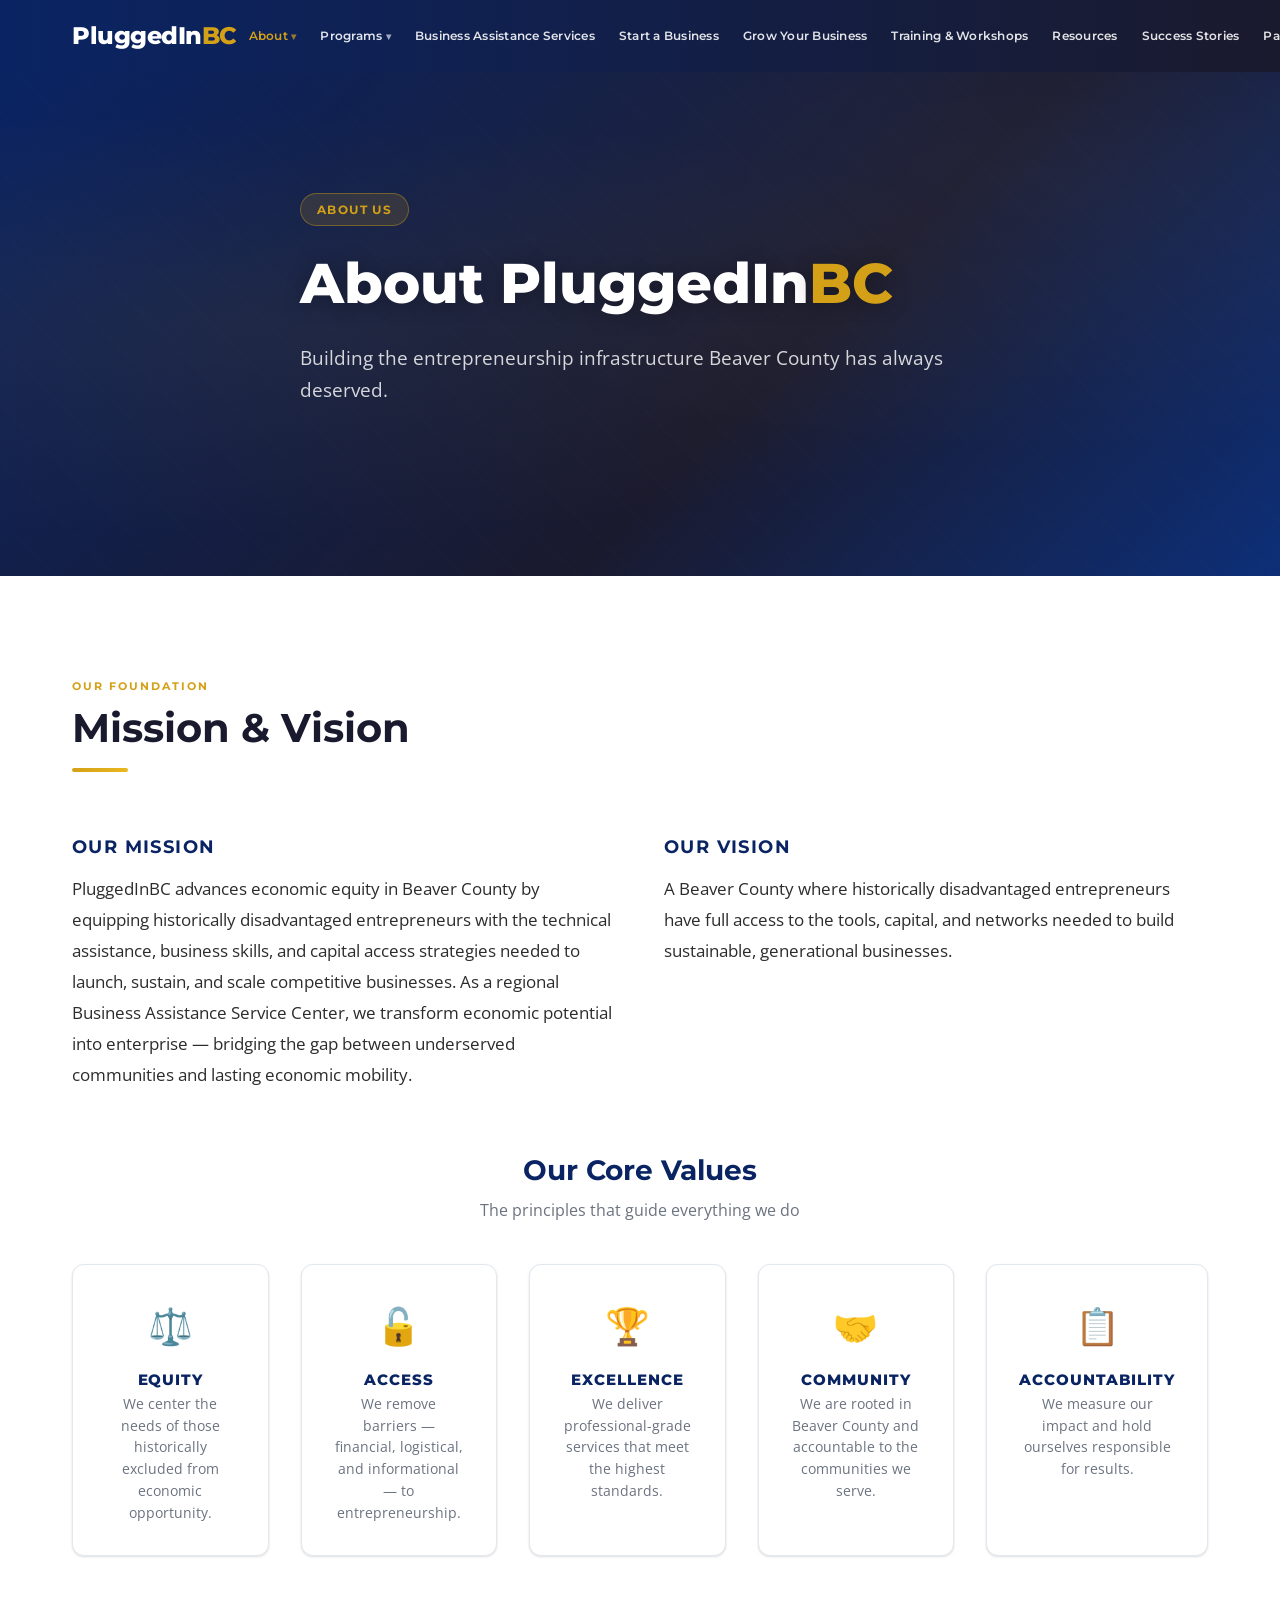
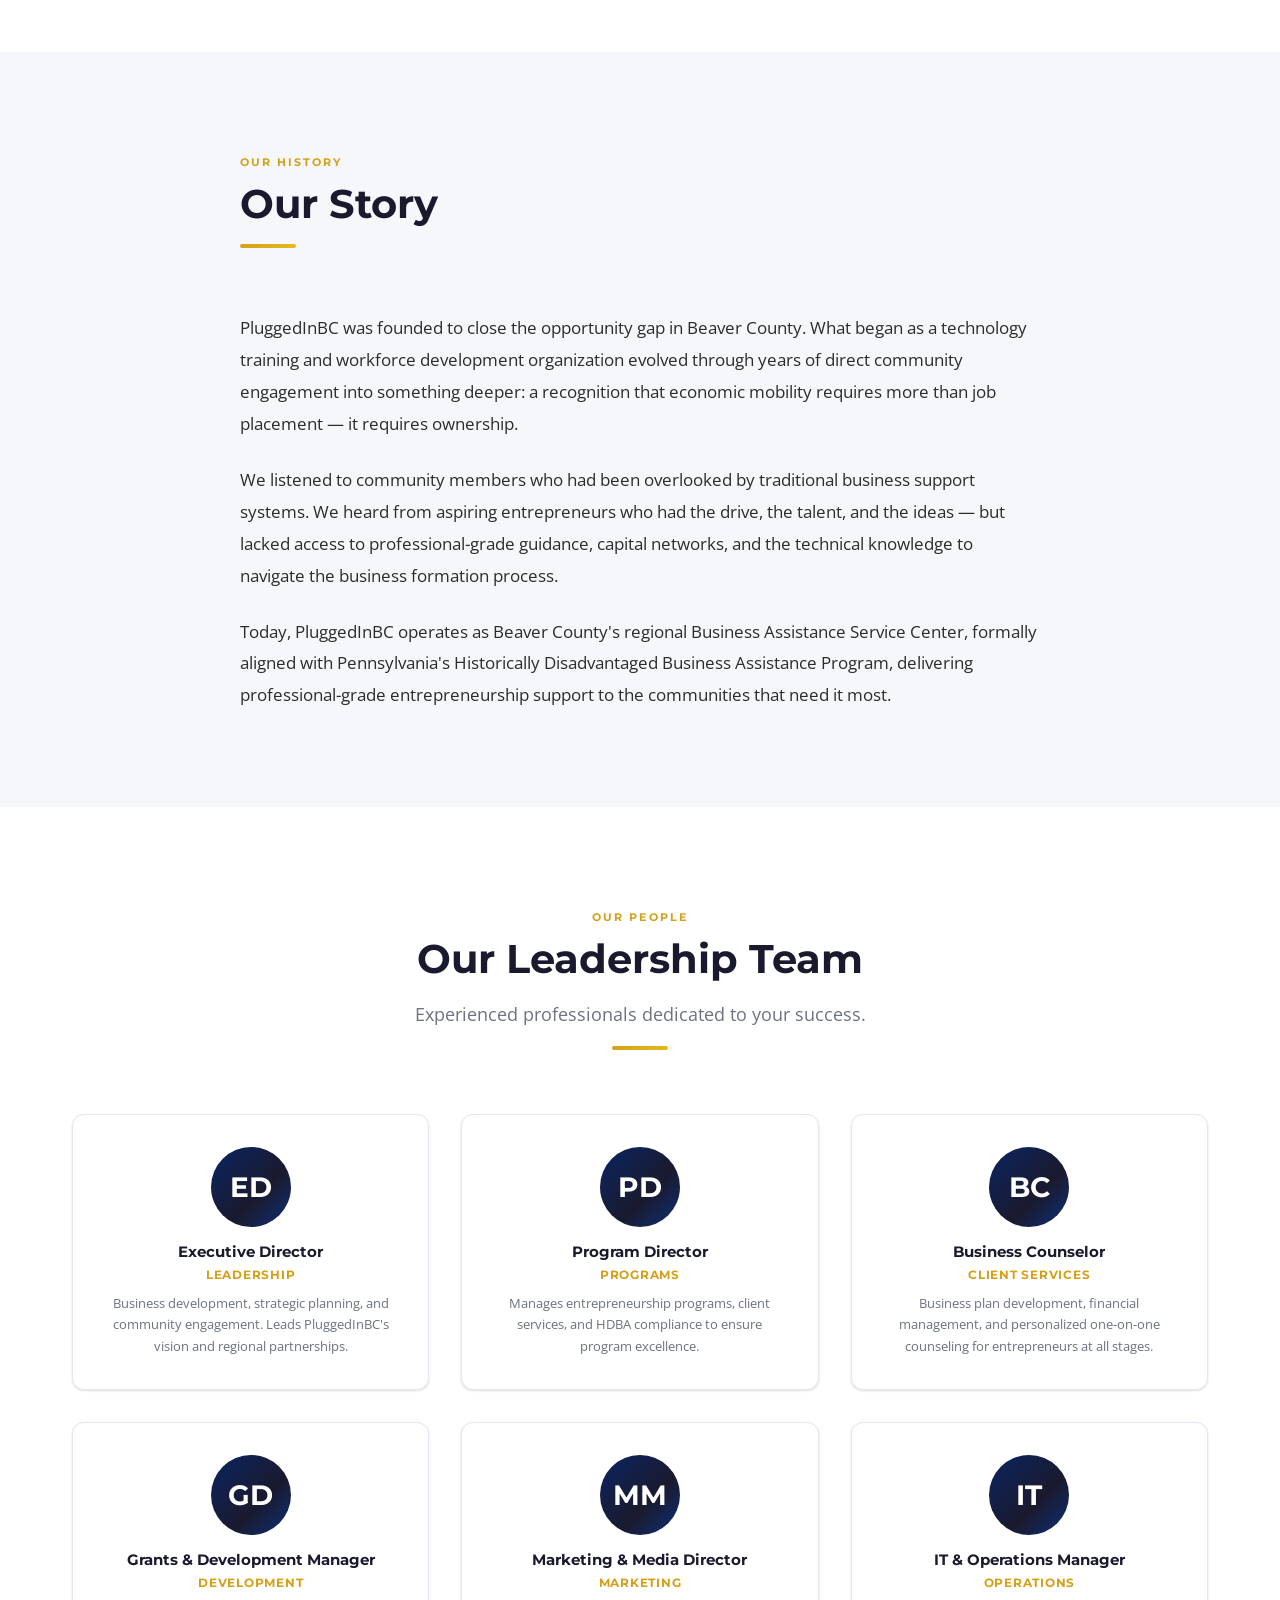
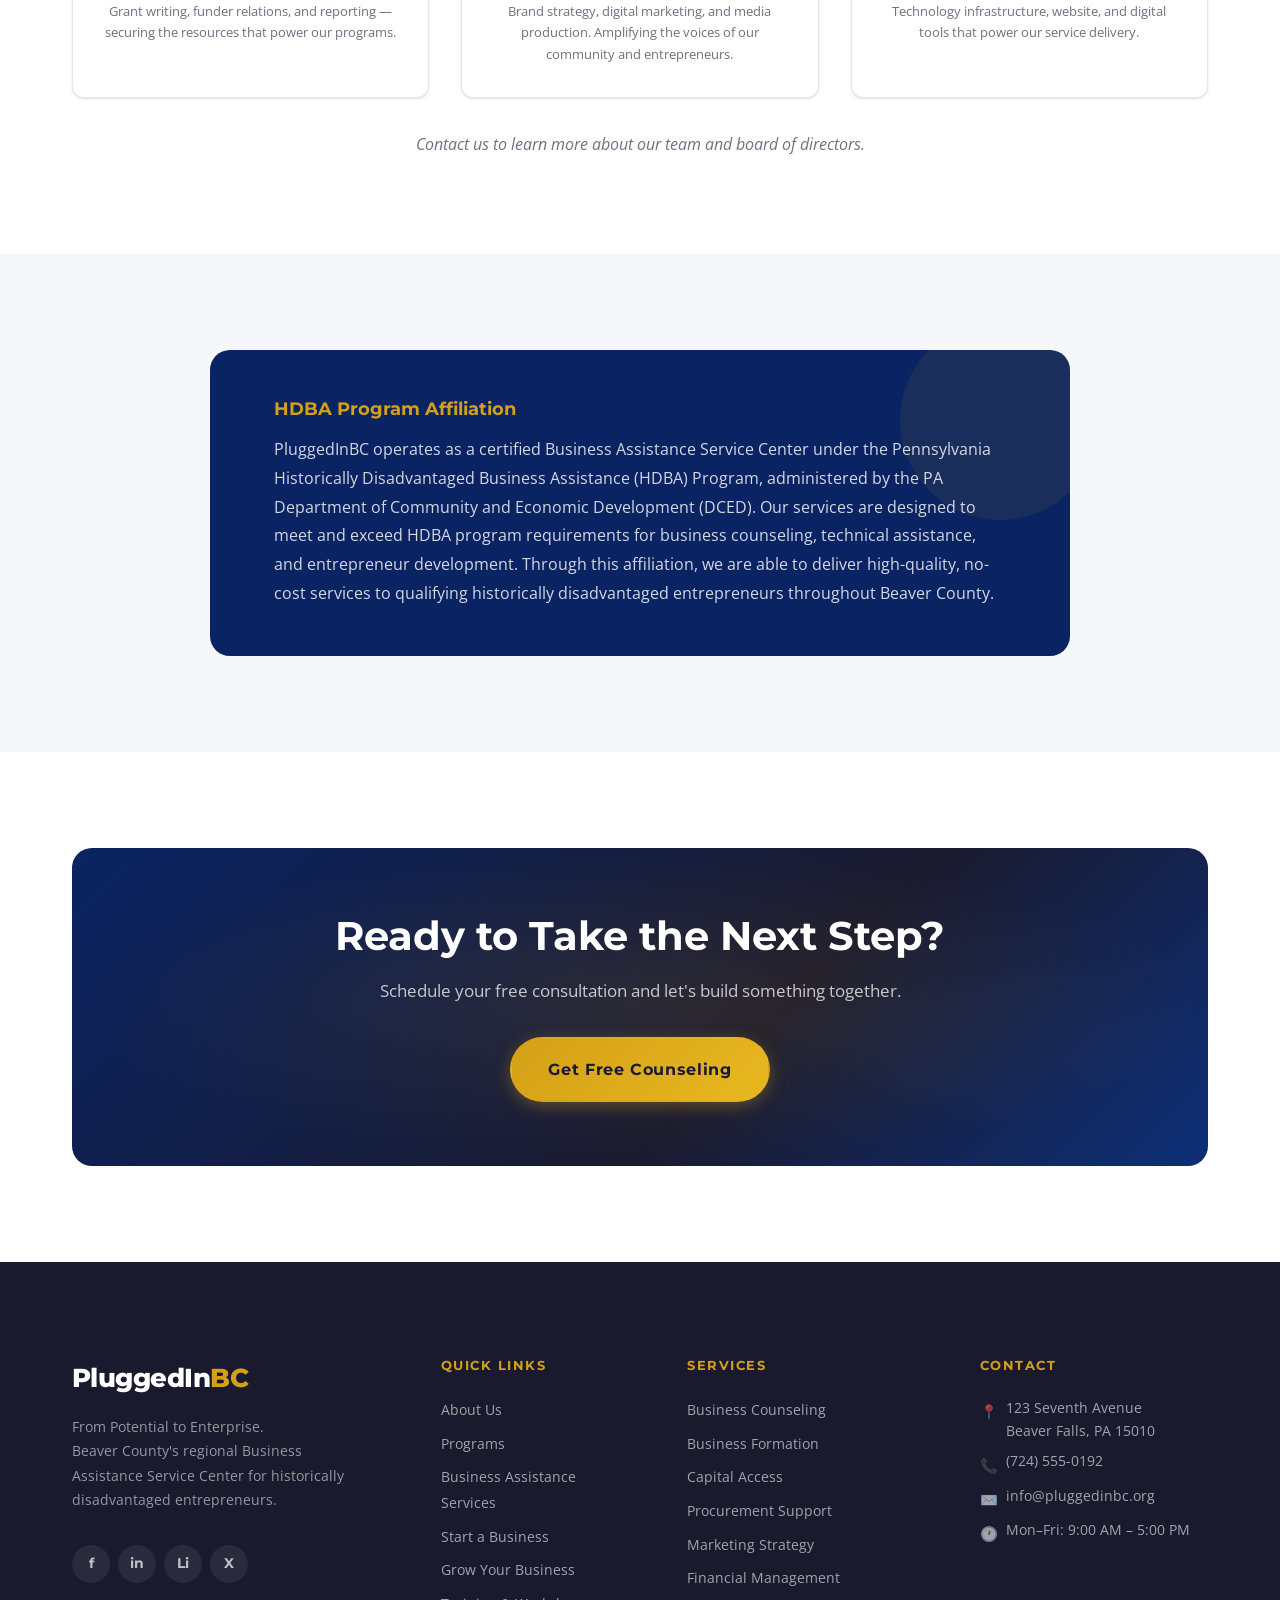
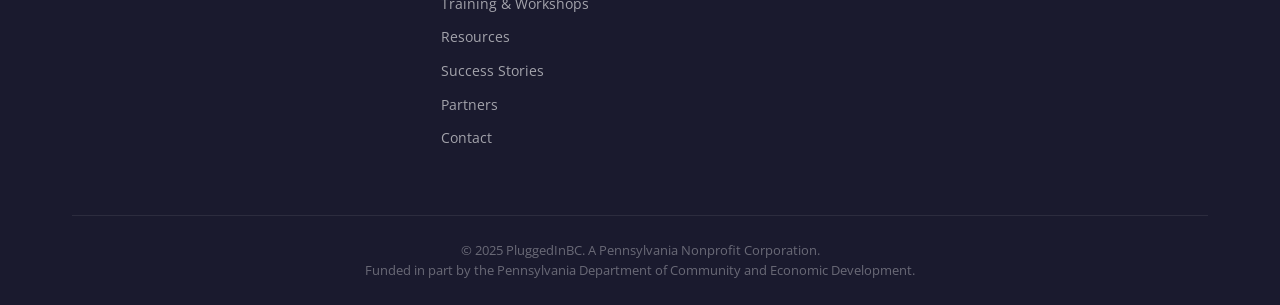
==== about.html @ 72ad7e78 "Initial website build" ====
<!DOCTYPE html>
<html lang="en">
<head>
  <meta charset="UTF-8" />
  <meta name="viewport" content="width=device-width, initial-scale=1.0" />
  <meta name="description" content="Learn about PluggedInBC — our mission, story, team, and HDBA affiliation. Beaver County's Business Assistance Service Center for historically disadvantaged entrepreneurs." />
  <title>About PluggedInBC | Beaver County, PA</title>
  <link rel="preconnect" href="https://fonts.googleapis.com" />
  <link rel="preconnect" href="https://fonts.gstatic.com" crossorigin />
  <link href="https://fonts.googleapis.com/css2?family=Montserrat:wght@400;500;600;700;800;900&family=Open+Sans:wght@300;400;500;600;700&display=swap" rel="stylesheet" />
  <link rel="stylesheet" href="css/style.css" />
</head>
<body>

  <header class="site-header" role="banner">
    <nav class="nav-container" role="navigation" aria-label="Main navigation">
      <a href="index.html" class="nav-logo" aria-label="PluggedInBC Home">
        <span class="logo-text">PluggedIn<span class="bc">BC</span></span>
      </a>
      <ul class="nav-links" role="list">
        <li class="has-dropdown">
          <a href="about.html" class="active">About</a>
          <ul class="dropdown-menu" role="list">
            <li><a href="about.html#mission">Our Mission</a></li>
            <li><a href="about.html#team">Our Team</a></li>
            <li><a href="about.html#story">Our Story</a></li>
          </ul>
        </li>
        <li class="has-dropdown">
          <a href="programs.html">Programs</a>
          <ul class="dropdown-menu" role="list">
            <li><a href="programs.html#enterprise-pathway">Enterprise Pathway</a></li>
            <li><a href="programs.html#workshops">Workshops</a></li>
            <li><a href="programs.html#cohort">Cohort Program</a></li>
          </ul>
        </li>
        <li><a href="services.html">Business Assistance Services</a></li>
        <li><a href="start-a-business.html">Start a Business</a></li>
        <li><a href="grow-your-business.html">Grow Your Business</a></li>
        <li><a href="training.html">Training &amp; Workshops</a></li>
        <li><a href="resources.html">Resources</a></li>
        <li><a href="success-stories.html">Success Stories</a></li>
        <li><a href="partners.html">Partners</a></li>
        <li><a href="contact.html">Contact</a></li>
      </ul>
      <a href="contact.html" class="nav-cta">Get Free Counseling</a>
      <button class="nav-toggle" aria-label="Toggle mobile menu" aria-expanded="false">
        <span></span><span></span><span></span>
      </button>
    </nav>
  </header>

  <div class="mobile-nav" role="dialog" aria-label="Mobile navigation">
    <ul class="mobile-nav-links" role="list">
      <li>
        <button class="mobile-dropdown-toggle" data-target="mob-about">About ▾</button>
        <div class="mobile-dropdown" id="mob-about">
          <a href="about.html#mission">Our Mission</a>
          <a href="about.html#team">Our Team</a>
          <a href="about.html#story">Our Story</a>
        </div>
      </li>
      <li>
        <button class="mobile-dropdown-toggle" data-target="mob-programs">Programs ▾</button>
        <div class="mobile-dropdown" id="mob-programs">
          <a href="programs.html#enterprise-pathway">Enterprise Pathway</a>
          <a href="programs.html#workshops">Workshops</a>
          <a href="programs.html#cohort">Cohort Program</a>
        </div>
      </li>
      <li><a href="services.html">Business Assistance Services</a></li>
      <li><a href="start-a-business.html">Start a Business</a></li>
      <li><a href="grow-your-business.html">Grow Your Business</a></li>
      <li><a href="training.html">Training &amp; Workshops</a></li>
      <li><a href="resources.html">Resources</a></li>
      <li><a href="success-stories.html">Success Stories</a></li>
      <li><a href="partners.html">Partners</a></li>
      <li><a href="contact.html">Contact</a></li>
    </ul>
    <a href="contact.html" class="mobile-nav-cta">Get Free Counseling</a>
  </div>

  <main id="main-content">

    <!-- HERO -->
    <section class="hero hero-inner" aria-label="About PluggedInBC hero">
      <div class="hero-pattern" aria-hidden="true"></div>
      <div class="container">
        <div class="hero-content">
          <span class="hero-badge">About Us</span>
          <h1>About PluggedIn<span style="color:var(--color-accent)">BC</span></h1>
          <p class="hero-subheadline">Building the entrepreneurship infrastructure Beaver County has always deserved.</p>
        </div>
      </div>
    </section>

    <!-- MISSION & VISION -->
    <section class="section section-white" id="mission" aria-labelledby="mission-heading">
      <div class="container">
        <div class="section-header">
          <span class="section-label">Our Foundation</span>
          <h2 id="mission-heading">Mission &amp; Vision</h2>
          <span class="gold-line" aria-hidden="true"></span>
        </div>

        <div class="grid grid-2" style="align-items:start; gap:3rem;">
          <div>
            <h3 style="color:var(--color-primary); font-size:1.1rem; text-transform:uppercase; letter-spacing:0.08em; margin-bottom:1rem;">Our Mission</h3>
            <p style="font-size:1.05rem; line-height:1.85; color:var(--color-text);">PluggedInBC advances economic equity in Beaver County by equipping historically disadvantaged entrepreneurs with the technical assistance, business skills, and capital access strategies needed to launch, sustain, and scale competitive businesses. As a regional Business Assistance Service Center, we transform economic potential into enterprise — bridging the gap between underserved communities and lasting economic mobility.</p>
          </div>
          <div>
            <h3 style="color:var(--color-primary); font-size:1.1rem; text-transform:uppercase; letter-spacing:0.08em; margin-bottom:1rem;">Our Vision</h3>
            <p style="font-size:1.05rem; line-height:1.85; color:var(--color-text);">A Beaver County where historically disadvantaged entrepreneurs have full access to the tools, capital, and networks needed to build sustainable, generational businesses.</p>
          </div>
        </div>

        <!-- Values -->
        <div style="margin-top:4rem;">
          <h3 style="text-align:center; margin-bottom:0.5rem; color:var(--color-primary);">Our Core Values</h3>
          <p style="text-align:center; color:var(--color-text-muted); margin-bottom:2.5rem;">The principles that guide everything we do</p>
          <div class="grid grid-4" style="grid-template-columns:repeat(5,1fr);">
            <div class="value-card">
              <div class="value-icon" aria-hidden="true">⚖️</div>
              <h4>Equity</h4>
              <p>We center the needs of those historically excluded from economic opportunity.</p>
            </div>
            <div class="value-card">
              <div class="value-icon" aria-hidden="true">🔓</div>
              <h4>Access</h4>
              <p>We remove barriers — financial, logistical, and informational — to entrepreneurship.</p>
            </div>
            <div class="value-card">
              <div class="value-icon" aria-hidden="true">🏆</div>
              <h4>Excellence</h4>
              <p>We deliver professional-grade services that meet the highest standards.</p>
            </div>
            <div class="value-card">
              <div class="value-icon" aria-hidden="true">🤝</div>
              <h4>Community</h4>
              <p>We are rooted in Beaver County and accountable to the communities we serve.</p>
            </div>
            <div class="value-card">
              <div class="value-icon" aria-hidden="true">📋</div>
              <h4>Accountability</h4>
              <p>We measure our impact and hold ourselves responsible for results.</p>
            </div>
          </div>
        </div>
      </div>
    </section>

    <!-- OUR STORY -->
    <section class="section section-light" id="story" aria-labelledby="story-heading">
      <div class="container">
        <div style="max-width:800px; margin:0 auto;">
          <div class="section-header">
            <span class="section-label">Our History</span>
            <h2 id="story-heading">Our Story</h2>
            <span class="gold-line" aria-hidden="true"></span>
          </div>
          <p style="font-size:1.05rem; line-height:1.9; color:var(--color-text); margin-bottom:1.5rem;">PluggedInBC was founded to close the opportunity gap in Beaver County. What began as a technology training and workforce development organization evolved through years of direct community engagement into something deeper: a recognition that economic mobility requires more than job placement — it requires ownership.</p>
          <p style="font-size:1.05rem; line-height:1.9; color:var(--color-text); margin-bottom:1.5rem;">We listened to community members who had been overlooked by traditional business support systems. We heard from aspiring entrepreneurs who had the drive, the talent, and the ideas — but lacked access to professional-grade guidance, capital networks, and the technical knowledge to navigate the business formation process.</p>
          <p style="font-size:1.05rem; line-height:1.9; color:var(--color-text);">Today, PluggedInBC operates as Beaver County's regional Business Assistance Service Center, formally aligned with Pennsylvania's Historically Disadvantaged Business Assistance Program, delivering professional-grade entrepreneurship support to the communities that need it most.</p>
        </div>
      </div>
    </section>

    <!-- TEAM -->
    <section class="section section-white" id="team" aria-labelledby="team-heading">
      <div class="container">
        <div class="section-header centered">
          <span class="section-label">Our People</span>
          <h2 id="team-heading">Our Leadership Team</h2>
          <p>Experienced professionals dedicated to your success.</p>
          <span class="gold-line centered" aria-hidden="true"></span>
        </div>

        <div class="grid grid-3">
          <div class="team-card">
            <div class="team-avatar" aria-hidden="true">ED</div>
            <h4>Executive Director</h4>
            <p class="role">Leadership</p>
            <p>Business development, strategic planning, and community engagement. Leads PluggedInBC's vision and regional partnerships.</p>
          </div>
          <div class="team-card">
            <div class="team-avatar" aria-hidden="true">PD</div>
            <h4>Program Director</h4>
            <p class="role">Programs</p>
            <p>Manages entrepreneurship programs, client services, and HDBA compliance to ensure program excellence.</p>
          </div>
          <div class="team-card">
            <div class="team-avatar" aria-hidden="true">BC</div>
            <h4>Business Counselor</h4>
            <p class="role">Client Services</p>
            <p>Business plan development, financial management, and personalized one-on-one counseling for entrepreneurs at all stages.</p>
          </div>
          <div class="team-card">
            <div class="team-avatar" aria-hidden="true">GD</div>
            <h4>Grants &amp; Development Manager</h4>
            <p class="role">Development</p>
            <p>Grant writing, funder relations, and reporting — securing the resources that power our programs.</p>
          </div>
          <div class="team-card">
            <div class="team-avatar" aria-hidden="true">MM</div>
            <h4>Marketing &amp; Media Director</h4>
            <p class="role">Marketing</p>
            <p>Brand strategy, digital marketing, and media production. Amplifying the voices of our community and entrepreneurs.</p>
          </div>
          <div class="team-card">
            <div class="team-avatar" aria-hidden="true">IT</div>
            <h4>IT &amp; Operations Manager</h4>
            <p class="role">Operations</p>
            <p>Technology infrastructure, website, and digital tools that power our service delivery.</p>
          </div>
        </div>

        <p style="text-align:center; margin-top:2rem; color:var(--color-text-muted); font-style:italic;">Contact us to learn more about our team and board of directors.</p>
      </div>
    </section>

    <!-- HDBA AFFILIATION -->
    <section class="section section-light" aria-labelledby="hdba-heading">
      <div class="container">
        <div style="max-width:860px; margin:0 auto;">
          <div class="hdba-box">
            <h3 id="hdba-heading">HDBA Program Affiliation</h3>
            <p>PluggedInBC operates as a certified Business Assistance Service Center under the Pennsylvania Historically Disadvantaged Business Assistance (HDBA) Program, administered by the PA Department of Community and Economic Development (DCED). Our services are designed to meet and exceed HDBA program requirements for business counseling, technical assistance, and entrepreneur development. Through this affiliation, we are able to deliver high-quality, no-cost services to qualifying historically disadvantaged entrepreneurs throughout Beaver County.</p>
          </div>
        </div>
      </div>
    </section>

    <!-- CTA -->
    <section class="section section-white">
      <div class="container">
        <div class="cta-block">
          <h2>Ready to Take the Next Step?</h2>
          <p>Schedule your free consultation and let's build something together.</p>
          <a href="contact.html" class="btn btn-primary btn-lg">Get Free Counseling</a>
        </div>
      </div>
    </section>

  </main>

  <footer class="site-footer" role="contentinfo">
    <div class="container">
      <div class="footer-grid">
        <div class="footer-logo-col">
          <a href="index.html" class="nav-logo" style="margin-bottom:1rem; display:inline-block;">
            <span class="logo-text">PluggedIn<span class="bc">BC</span></span>
          </a>
          <p class="footer-tagline">From Potential to Enterprise.<br>Beaver County's regional Business Assistance Service Center for historically disadvantaged entrepreneurs.</p>
          <div class="social-links" aria-label="Social media links">
            <a href="#" class="social-link" aria-label="Facebook">f</a>
            <a href="#" class="social-link" aria-label="Instagram">in</a>
            <a href="#" class="social-link" aria-label="LinkedIn">Li</a>
            <a href="#" class="social-link" aria-label="Twitter/X">X</a>
          </div>
        </div>
        <div>
          <h4 class="footer-heading">Quick Links</h4>
          <ul class="footer-links">
            <li><a href="about.html">About Us</a></li>
            <li><a href="programs.html">Programs</a></li>
            <li><a href="services.html">Business Assistance Services</a></li>
            <li><a href="start-a-business.html">Start a Business</a></li>
            <li><a href="grow-your-business.html">Grow Your Business</a></li>
            <li><a href="training.html">Training &amp; Workshops</a></li>
            <li><a href="resources.html">Resources</a></li>
            <li><a href="success-stories.html">Success Stories</a></li>
            <li><a href="partners.html">Partners</a></li>
            <li><a href="contact.html">Contact</a></li>
          </ul>
        </div>
        <div>
          <h4 class="footer-heading">Services</h4>
          <ul class="footer-links">
            <li><a href="services.html">Business Counseling</a></li>
            <li><a href="services.html">Business Formation</a></li>
            <li><a href="services.html">Capital Access</a></li>
            <li><a href="services.html">Procurement Support</a></li>
            <li><a href="services.html">Marketing Strategy</a></li>
            <li><a href="services.html">Financial Management</a></li>
          </ul>
        </div>
        <div>
          <h4 class="footer-heading">Contact</h4>
          <div class="footer-contact-info">
            <div class="footer-contact-item">
              <span class="icon" aria-hidden="true">📍</span>
              <span>123 Seventh Avenue<br>Beaver Falls, PA 15010</span>
            </div>
            <div class="footer-contact-item">
              <span class="icon" aria-hidden="true">📞</span>
              <span><a href="tel:7245550192" style="color:rgba(255,255,255,0.6)">(724) 555-0192</a></span>
            </div>
            <div class="footer-contact-item">
              <span class="icon" aria-hidden="true">✉️</span>
              <span><a href="mailto:info@pluggedinbc.org" style="color:rgba(255,255,255,0.6)">info@pluggedinbc.org</a></span>
            </div>
            <div class="footer-contact-item">
              <span class="icon" aria-hidden="true">🕐</span>
              <span>Mon–Fri: 9:00 AM – 5:00 PM</span>
            </div>
          </div>
        </div>
      </div>
      <div class="footer-bottom">
        <p>© 2025 PluggedInBC. A Pennsylvania Nonprofit Corporation.<br>Funded in part by the Pennsylvania Department of Community and Economic Development.</p>
      </div>
    </div>
  </footer>

  <script src="js/main.js"></script>
</body>
</html>
---- css/style.css ----
/* ============================================================
   PluggedInBC — Main Stylesheet
   style.css
   ============================================================ */

/* ----------------------------------------------------------
   1. GOOGLE FONTS & CSS VARIABLES
   ---------------------------------------------------------- */
@import url('https://fonts.googleapis.com/css2?family=Montserrat:wght@400;500;600;700;800;900&family=Open+Sans:wght@300;400;500;600;700&display=swap');

:root {
  /* Colors */
  --color-primary:   #0A2463;
  --color-accent:    #D4A017;
  --color-light:     #F5F7FA;
  --color-dark:      #1A1A2E;
  --color-success:   #2E7D32;
  --color-white:     #FFFFFF;
  --color-text:      #2C2C2C;
  --color-text-muted:#6B7280;
  --color-border:    #E2E8F0;
  --color-navy-mid:  #0D2F78;

  /* Gradients */
  --gradient-hero:      linear-gradient(135deg, #0A2463 0%, #1A1A2E 60%, #0D2F78 100%);
  --gradient-nav:       linear-gradient(90deg, #0A2463 0%, #1A1A2E 100%);
  --gradient-accent:    linear-gradient(135deg, #D4A017 0%, #E8B820 100%);

  /* Typography */
  --font-heading: 'Montserrat', sans-serif;
  --font-body:    'Open Sans', sans-serif;

  /* Spacing */
  --spacing-xs:   0.25rem;
  --spacing-sm:   0.5rem;
  --spacing-md:   1rem;
  --spacing-lg:   1.5rem;
  --spacing-xl:   2rem;
  --spacing-2xl:  3rem;
  --spacing-3xl:  4rem;
  --spacing-4xl:  6rem;

  /* Borders */
  --radius-sm:  4px;
  --radius-md:  8px;
  --radius-lg:  12px;
  --radius-xl:  20px;
  --radius-full: 9999px;

  /* Shadows */
  --shadow-sm:  0 1px 3px rgba(0,0,0,0.08), 0 1px 2px rgba(0,0,0,0.06);
  --shadow-md:  0 4px 6px rgba(0,0,0,0.07), 0 2px 4px rgba(0,0,0,0.05);
  --shadow-lg:  0 10px 25px rgba(0,0,0,0.10), 0 4px 10px rgba(0,0,0,0.06);
  --shadow-xl:  0 20px 50px rgba(0,0,0,0.15);
  --shadow-card:0 2px 15px rgba(10,36,99,0.08);

  /* Transitions */
  --transition-fast:   0.15s ease;
  --transition-normal: 0.25s ease;
  --transition-slow:   0.4s ease;

  /* Layout */
  --container-max: 1200px;
  --nav-height:    72px;
}

/* ----------------------------------------------------------
   2. RESET & NORMALIZE
   ---------------------------------------------------------- */
*, *::before, *::after {
  box-sizing: border-box;
  margin: 0;
  padding: 0;
}

html {
  scroll-behavior: smooth;
  font-size: 16px;
  -webkit-text-size-adjust: 100%;
}

body {
  font-family: var(--font-body);
  color: var(--color-text);
  background-color: var(--color-white);
  line-height: 1.6;
  overflow-x: hidden;
}

img, svg, video {
  max-width: 100%;
  height: auto;
  display: block;
}

a {
  color: inherit;
  text-decoration: none;
}

ul, ol {
  list-style: none;
}

button, input, select, textarea {
  font-family: inherit;
  font-size: inherit;
}

button {
  cursor: pointer;
  border: none;
  background: none;
}

/* ----------------------------------------------------------
   3. TYPOGRAPHY SCALE
   ---------------------------------------------------------- */
h1, h2, h3, h4, h5, h6 {
  font-family: var(--font-heading);
  font-weight: 700;
  line-height: 1.2;
  color: var(--color-dark);
}

h1 { font-size: clamp(2rem, 5vw, 3.5rem); font-weight: 800; }
h2 { font-size: clamp(1.6rem, 3.5vw, 2.5rem); }
h3 { font-size: clamp(1.25rem, 2.5vw, 1.75rem); }
h4 { font-size: clamp(1.1rem, 2vw, 1.375rem); }
h5 { font-size: 1.125rem; }
h6 { font-size: 1rem; }

p {
  font-size: 1rem;
  line-height: 1.75;
  color: var(--color-text);
}

.text-small { font-size: 0.875rem; }
.text-xs    { font-size: 0.75rem;  }
.text-large { font-size: 1.125rem; }

.text-muted { color: var(--color-text-muted); }
.text-white { color: var(--color-white); }
.text-accent{ color: var(--color-accent); }
.text-primary{ color: var(--color-primary); }

.font-heading { font-family: var(--font-heading); }
.font-bold    { font-weight: 700; }
.font-semibold{ font-weight: 600; }

/* ----------------------------------------------------------
   4. LAYOUT UTILITIES
   ---------------------------------------------------------- */
.container {
  max-width: var(--container-max);
  margin: 0 auto;
  padding: 0 var(--spacing-xl);
}

.section {
  padding: var(--spacing-4xl) 0;
}

.section-sm {
  padding: var(--spacing-3xl) 0;
}

.section-lg {
  padding: 5rem 0;
}

.section-light { background-color: var(--color-light); }
.section-white { background-color: var(--color-white); }
.section-dark  { background-color: var(--color-dark);  }
.section-navy  { background-color: var(--color-primary); }

.text-center { text-align: center; }
.text-left   { text-align: left; }
.text-right  { text-align: right; }

/* Grid Systems */
.grid { display: grid; gap: var(--spacing-xl); }
.grid-2 { grid-template-columns: repeat(2, 1fr); }
.grid-3 { grid-template-columns: repeat(3, 1fr); }
.grid-4 { grid-template-columns: repeat(4, 1fr); }
.grid-6 { grid-template-columns: repeat(6, 1fr); }

.flex        { display: flex; }
.flex-center { display: flex; align-items: center; justify-content: center; }
.flex-between{ display: flex; align-items: center; justify-content: space-between; }
.flex-col    { flex-direction: column; }
.flex-wrap   { flex-wrap: wrap; }
.gap-sm  { gap: var(--spacing-sm); }
.gap-md  { gap: var(--spacing-md); }
.gap-lg  { gap: var(--spacing-lg); }
.gap-xl  { gap: var(--spacing-xl); }

/* ----------------------------------------------------------
   5. SECTION HEADERS
   ---------------------------------------------------------- */
.section-label {
  display: inline-block;
  font-family: var(--font-heading);
  font-size: 0.7rem;
  font-weight: 700;
  letter-spacing: 0.18em;
  text-transform: uppercase;
  color: var(--color-accent);
  margin-bottom: var(--spacing-sm);
}

.section-header {
  margin-bottom: var(--spacing-3xl);
}

.section-header h2 {
  margin-bottom: var(--spacing-md);
}

.section-header p {
  font-size: 1.1rem;
  color: var(--color-text-muted);
  max-width: 640px;
}

.section-header.centered {
  text-align: center;
}

.section-header.centered p {
  margin: 0 auto;
}

.gold-line {
  display: block;
  width: 56px;
  height: 4px;
  background: var(--gradient-accent);
  border-radius: var(--radius-full);
  margin-top: var(--spacing-md);
}

.gold-line.centered {
  margin: var(--spacing-md) auto 0;
}

/* ----------------------------------------------------------
   6. NAVIGATION
   ---------------------------------------------------------- */
.site-header {
  position: sticky;
  top: 0;
  z-index: 1000;
  background: var(--gradient-nav);
  height: var(--nav-height);
  transition: box-shadow var(--transition-normal);
}

.site-header.scrolled {
  box-shadow: 0 4px 20px rgba(0,0,0,0.25);
}

.nav-container {
  max-width: var(--container-max);
  margin: 0 auto;
  padding: 0 var(--spacing-xl);
  height: 100%;
  display: flex;
  align-items: center;
  justify-content: space-between;
}

/* Logo */
.nav-logo {
  display: flex;
  align-items: center;
  text-decoration: none;
  flex-shrink: 0;
}

.logo-text {
  font-family: var(--font-heading);
  font-weight: 800;
  font-size: 1.5rem;
  color: var(--color-white);
  letter-spacing: -0.02em;
}

.logo-text .bc {
  color: var(--color-accent);
}

/* Nav Links */
.nav-links {
  display: flex;
  align-items: center;
  gap: 0;
  list-style: none;
}

.nav-links > li {
  position: relative;
}

.nav-links > li > a,
.nav-links > li > .nav-link-btn {
  display: block;
  padding: 0 0.75rem;
  height: var(--nav-height);
  line-height: var(--nav-height);
  font-family: var(--font-heading);
  font-size: 0.78rem;
  font-weight: 600;
  letter-spacing: 0.02em;
  color: rgba(255,255,255,0.88);
  white-space: nowrap;
  transition: color var(--transition-fast);
  cursor: pointer;
  background: none;
  border: none;
  text-decoration: none;
}

.nav-links > li > a:hover,
.nav-links > li > .nav-link-btn:hover,
.nav-links > li > a.active {
  color: var(--color-accent);
}

/* Dropdown */
.has-dropdown {
  position: relative;
}

.has-dropdown > a::after,
.has-dropdown > .nav-link-btn::after {
  content: ' ▾';
  font-size: 0.65rem;
  opacity: 0.7;
}

.dropdown-menu {
  position: absolute;
  top: calc(var(--nav-height) - 4px);
  left: 0;
  min-width: 210px;
  background: var(--color-white);
  border-radius: var(--radius-md);
  box-shadow: var(--shadow-xl);
  border-top: 3px solid var(--color-accent);
  opacity: 0;
  visibility: hidden;
  transform: translateY(-8px);
  transition: all var(--transition-normal);
  z-index: 200;
  padding: var(--spacing-sm) 0;
}

.has-dropdown:hover .dropdown-menu,
.has-dropdown.open .dropdown-menu {
  opacity: 1;
  visibility: visible;
  transform: translateY(0);
}

.dropdown-menu a {
  display: block;
  padding: 0.55rem 1.25rem;
  font-family: var(--font-body);
  font-size: 0.875rem;
  font-weight: 500;
  color: var(--color-text);
  transition: background var(--transition-fast), color var(--transition-fast);
}

.dropdown-menu a:hover {
  background: var(--color-light);
  color: var(--color-primary);
}

/* Nav CTA */
.nav-cta {
  display: inline-flex;
  align-items: center;
  padding: 0.6rem 1.25rem;
  background: var(--color-accent);
  color: var(--color-dark) !important;
  font-family: var(--font-heading);
  font-size: 0.78rem;
  font-weight: 700;
  letter-spacing: 0.03em;
  border-radius: var(--radius-full);
  transition: background var(--transition-fast), transform var(--transition-fast), box-shadow var(--transition-fast);
  white-space: nowrap;
  text-decoration: none;
  margin-left: var(--spacing-md);
  flex-shrink: 0;
}

.nav-cta:hover {
  background: #E8B820;
  transform: translateY(-1px);
  box-shadow: 0 4px 12px rgba(212,160,23,0.4);
}

/* Hamburger */
.nav-toggle {
  display: none;
  flex-direction: column;
  gap: 5px;
  padding: 8px;
  cursor: pointer;
  background: none;
  border: none;
}

.nav-toggle span {
  display: block;
  width: 24px;
  height: 2px;
  background: var(--color-white);
  border-radius: 2px;
  transition: all var(--transition-normal);
}

.nav-toggle.open span:nth-child(1) {
  transform: translateY(7px) rotate(45deg);
}

.nav-toggle.open span:nth-child(2) {
  opacity: 0;
}

.nav-toggle.open span:nth-child(3) {
  transform: translateY(-7px) rotate(-45deg);
}

/* Mobile Nav */
.mobile-nav {
  display: none;
  position: fixed;
  top: var(--nav-height);
  left: 0;
  right: 0;
  bottom: 0;
  background: var(--color-dark);
  z-index: 999;
  overflow-y: auto;
  padding: var(--spacing-xl);
  transform: translateX(100%);
  transition: transform var(--transition-normal);
}

.mobile-nav.open {
  transform: translateX(0);
}

.mobile-nav-links {
  list-style: none;
}

.mobile-nav-links li a,
.mobile-nav-links li button {
  display: block;
  padding: 0.85rem 0;
  font-family: var(--font-heading);
  font-size: 1rem;
  font-weight: 600;
  color: rgba(255,255,255,0.88);
  border-bottom: 1px solid rgba(255,255,255,0.08);
  text-decoration: none;
  background: none;
  border-left: none;
  border-right: none;
  border-top: none;
  width: 100%;
  text-align: left;
  cursor: pointer;
  transition: color var(--transition-fast);
}

.mobile-nav-links li a:hover,
.mobile-nav-links li button:hover {
  color: var(--color-accent);
}

.mobile-dropdown {
  padding-left: var(--spacing-lg);
  overflow: hidden;
  max-height: 0;
  transition: max-height var(--transition-slow);
}

.mobile-dropdown.open {
  max-height: 300px;
}

.mobile-dropdown a {
  font-size: 0.9rem !important;
  font-weight: 500 !important;
  color: rgba(255,255,255,0.65) !important;
  border-bottom: 1px solid rgba(255,255,255,0.05) !important;
  padding: 0.65rem 0 !important;
}

.mobile-nav-cta {
  display: block;
  margin-top: var(--spacing-xl);
  padding: 1rem;
  background: var(--color-accent);
  color: var(--color-dark) !important;
  font-family: var(--font-heading);
  font-weight: 700;
  text-align: center;
  border-radius: var(--radius-md);
  font-size: 1rem;
}

/* ----------------------------------------------------------
   7. HERO SECTIONS
   ---------------------------------------------------------- */
.hero {
  position: relative;
  min-height: 88vh;
  display: flex;
  align-items: center;
  background: var(--gradient-hero);
  overflow: hidden;
  padding: var(--spacing-4xl) 0;
}

.hero-inner {
  min-height: 56vh;
  padding: var(--spacing-3xl) 0;
}

.hero::before {
  content: '';
  position: absolute;
  inset: 0;
  background:
    radial-gradient(ellipse at 20% 50%, rgba(212,160,23,0.07) 0%, transparent 60%),
    radial-gradient(ellipse at 80% 20%, rgba(255,255,255,0.04) 0%, transparent 50%);
  pointer-events: none;
}

.hero-pattern {
  position: absolute;
  inset: 0;
  background-image:
    repeating-linear-gradient(
      45deg,
      transparent,
      transparent 40px,
      rgba(255,255,255,0.015) 40px,
      rgba(255,255,255,0.015) 41px
    );
  pointer-events: none;
}

.hero-content {
  position: relative;
  z-index: 1;
  max-width: 820px;
}

.hero-badge {
  display: inline-block;
  padding: 0.4rem 1rem;
  background: rgba(212,160,23,0.15);
  border: 1px solid rgba(212,160,23,0.4);
  border-radius: var(--radius-full);
  font-family: var(--font-heading);
  font-size: 0.72rem;
  font-weight: 700;
  letter-spacing: 0.12em;
  text-transform: uppercase;
  color: var(--color-accent);
  margin-bottom: var(--spacing-lg);
}

.hero h1 {
  color: var(--color-white);
  margin-bottom: var(--spacing-lg);
  text-shadow: 0 2px 20px rgba(0,0,0,0.3);
}

.hero-subheadline {
  font-size: clamp(1rem, 2vw, 1.2rem);
  color: rgba(255,255,255,0.82);
  max-width: 680px;
  margin-bottom: var(--spacing-2xl);
  line-height: 1.7;
}

.hero-actions {
  display: flex;
  gap: var(--spacing-md);
  flex-wrap: wrap;
}

/* ----------------------------------------------------------
   8. BUTTONS
   ---------------------------------------------------------- */
.btn {
  display: inline-flex;
  align-items: center;
  justify-content: center;
  gap: 0.5rem;
  padding: 0.875rem 1.75rem;
  font-family: var(--font-heading);
  font-size: 0.875rem;
  font-weight: 700;
  letter-spacing: 0.04em;
  border-radius: var(--radius-full);
  transition: all var(--transition-normal);
  cursor: pointer;
  text-decoration: none;
  border: 2px solid transparent;
  white-space: nowrap;
}

/* Primary — gold filled */
.btn-primary {
  background: var(--gradient-accent);
  color: var(--color-dark);
  border-color: transparent;
  box-shadow: 0 4px 15px rgba(212,160,23,0.35);
}

.btn-primary:hover {
  background: linear-gradient(135deg, #E8B820 0%, #F5C830 100%);
  transform: translateY(-2px);
  box-shadow: 0 8px 25px rgba(212,160,23,0.45);
}

/* Secondary — navy filled */
.btn-secondary {
  background: var(--color-primary);
  color: var(--color-white);
  border-color: var(--color-primary);
}

.btn-secondary:hover {
  background: var(--color-navy-mid);
  border-color: var(--color-navy-mid);
  transform: translateY(-2px);
  box-shadow: var(--shadow-lg);
}

/* Outline — white bordered */
.btn-outline {
  background: transparent;
  color: var(--color-white);
  border-color: rgba(255,255,255,0.6);
}

.btn-outline:hover {
  background: rgba(255,255,255,0.1);
  border-color: var(--color-white);
  transform: translateY(-2px);
}

/* Outline Navy */
.btn-outline-navy {
  background: transparent;
  color: var(--color-primary);
  border-color: var(--color-primary);
}

.btn-outline-navy:hover {
  background: var(--color-primary);
  color: var(--color-white);
  transform: translateY(-2px);
}

.btn-lg {
  padding: 1.1rem 2.25rem;
  font-size: 1rem;
}

.btn-sm {
  padding: 0.5rem 1.1rem;
  font-size: 0.8rem;
}

/* ----------------------------------------------------------
   9. CARDS
   ---------------------------------------------------------- */
.card {
  background: var(--color-white);
  border-radius: var(--radius-lg);
  box-shadow: var(--shadow-card);
  padding: var(--spacing-2xl);
  transition: transform var(--transition-normal), box-shadow var(--transition-normal);
  border: 1px solid var(--color-border);
}

.card:hover {
  transform: translateY(-5px);
  box-shadow: var(--shadow-lg);
}

.card-icon {
  font-size: 2.5rem;
  margin-bottom: var(--spacing-lg);
  display: block;
}

.card h3 {
  margin-bottom: var(--spacing-sm);
  font-size: 1.2rem;
}

.card p {
  color: var(--color-text-muted);
  font-size: 0.95rem;
  line-height: 1.65;
}

.card-link {
  display: inline-flex;
  align-items: center;
  gap: 0.35rem;
  font-family: var(--font-heading);
  font-size: 0.82rem;
  font-weight: 700;
  color: var(--color-primary);
  text-transform: uppercase;
  letter-spacing: 0.06em;
  margin-top: var(--spacing-lg);
  transition: gap var(--transition-fast), color var(--transition-fast);
}

.card-link:hover {
  gap: 0.6rem;
  color: var(--color-accent);
}

.card-link::after { content: '→'; }

/* Service Card variant */
.service-card {
  display: flex;
  flex-direction: column;
  gap: var(--spacing-md);
}

.service-card .card-icon-wrap {
  width: 56px;
  height: 56px;
  background: linear-gradient(135deg, rgba(10,36,99,0.08) 0%, rgba(212,160,23,0.12) 100%);
  border-radius: var(--radius-md);
  display: flex;
  align-items: center;
  justify-content: center;
  font-size: 1.5rem;
  flex-shrink: 0;
}

/* ----------------------------------------------------------
   10. IMPACT COUNTER SECTION
   ---------------------------------------------------------- */
.impact-bar {
  background: var(--color-primary);
  padding: var(--spacing-3xl) 0;
  position: relative;
  overflow: hidden;
}

.impact-bar::before {
  content: '';
  position: absolute;
  inset: 0;
  background: radial-gradient(ellipse at center, rgba(212,160,23,0.08) 0%, transparent 70%);
}

.impact-grid {
  display: grid;
  grid-template-columns: repeat(4, 1fr);
  gap: var(--spacing-xl);
  position: relative;
  z-index: 1;
}

.impact-item {
  text-align: center;
  padding: var(--spacing-xl);
  border-right: 1px solid rgba(255,255,255,0.1);
}

.impact-item:last-child {
  border-right: none;
}

.impact-number {
  font-family: var(--font-heading);
  font-size: clamp(2.5rem, 5vw, 3.75rem);
  font-weight: 900;
  color: var(--color-accent);
  line-height: 1;
  display: block;
  margin-bottom: var(--spacing-sm);
}

.impact-label {
  font-family: var(--font-heading);
  font-size: 0.85rem;
  font-weight: 600;
  letter-spacing: 0.08em;
  text-transform: uppercase;
  color: rgba(255,255,255,0.75);
}

/* ----------------------------------------------------------
   11. PILLAR CARDS (Homepage)
   ---------------------------------------------------------- */
.pillar-card {
  background: var(--color-white);
  border-radius: var(--radius-lg);
  padding: var(--spacing-2xl);
  border: 1px solid var(--color-border);
  box-shadow: var(--shadow-sm);
  transition: all var(--transition-normal);
  position: relative;
  overflow: hidden;
}

.pillar-card::before {
  content: '';
  position: absolute;
  top: 0;
  left: 0;
  right: 0;
  height: 4px;
  background: var(--gradient-accent);
  transform: scaleX(0);
  transform-origin: left;
  transition: transform var(--transition-normal);
}

.pillar-card:hover {
  transform: translateY(-6px);
  box-shadow: var(--shadow-xl);
}

.pillar-card:hover::before {
  transform: scaleX(1);
}

.pillar-card .icon {
  font-size: 3rem;
  margin-bottom: var(--spacing-lg);
}

.pillar-card h3 {
  font-size: 1.35rem;
  margin-bottom: var(--spacing-sm);
  color: var(--color-primary);
}

.pillar-card p {
  color: var(--color-text-muted);
  line-height: 1.7;
  margin-bottom: var(--spacing-lg);
}

/* ----------------------------------------------------------
   12. SPLIT SECTION (About preview on homepage)
   ---------------------------------------------------------- */
.split-section {
  display: grid;
  grid-template-columns: 1fr 1fr;
  gap: var(--spacing-4xl);
  align-items: center;
}

.split-section .left h2 {
  margin-bottom: var(--spacing-lg);
  font-size: clamp(1.5rem, 3vw, 2.1rem);
}

.split-section .left p {
  color: var(--color-text-muted);
  line-height: 1.8;
  margin-bottom: var(--spacing-xl);
}

.split-section .right {
  background: var(--color-light);
  border-radius: var(--radius-xl);
  padding: var(--spacing-2xl);
}

.check-list {
  list-style: none;
  display: flex;
  flex-direction: column;
  gap: var(--spacing-lg);
}

.check-list li {
  display: flex;
  align-items: flex-start;
  gap: var(--spacing-md);
  font-size: 1rem;
  font-weight: 500;
}

.check-list li::before {
  content: '✓';
  display: flex;
  align-items: center;
  justify-content: center;
  width: 28px;
  height: 28px;
  background: var(--color-accent);
  color: var(--color-dark);
  border-radius: 50%;
  font-weight: 900;
  font-size: 0.8rem;
  flex-shrink: 0;
  margin-top: 0.1rem;
}

/* ----------------------------------------------------------
   13. PHASE / STEP SECTIONS
   ---------------------------------------------------------- */
.phase-steps {
  display: grid;
  grid-template-columns: repeat(3, 1fr);
  gap: var(--spacing-xl);
  position: relative;
}

.phase-steps::before {
  content: '';
  position: absolute;
  top: 40px;
  left: calc(33.33% / 2);
  right: calc(33.33% / 2);
  height: 2px;
  background: rgba(255,255,255,0.2);
  z-index: 0;
}

.phase-step {
  text-align: center;
  padding: var(--spacing-2xl);
  position: relative;
  z-index: 1;
}

.phase-number {
  display: inline-flex;
  align-items: center;
  justify-content: center;
  width: 80px;
  height: 80px;
  border-radius: 50%;
  background: rgba(212,160,23,0.15);
  border: 2px solid var(--color-accent);
  font-family: var(--font-heading);
  font-size: 1.75rem;
  font-weight: 900;
  color: var(--color-accent);
  margin: 0 auto var(--spacing-lg);
}

.phase-step .phase-label {
  font-family: var(--font-heading);
  font-size: 0.7rem;
  font-weight: 700;
  letter-spacing: 0.15em;
  text-transform: uppercase;
  color: var(--color-accent);
  margin-bottom: var(--spacing-sm);
}

.phase-step h3 {
  color: var(--color-white);
  font-size: 1.1rem;
  margin-bottom: var(--spacing-sm);
}

.phase-step p {
  color: rgba(255,255,255,0.7);
  font-size: 0.9rem;
  line-height: 1.65;
}

/* ----------------------------------------------------------
   14. MILESTONE CALLOUT BOXES
   ---------------------------------------------------------- */
.milestone-box {
  background: rgba(212,160,23,0.06);
  border-left: 4px solid var(--color-accent);
  border-radius: 0 var(--radius-md) var(--radius-md) 0;
  padding: var(--spacing-lg) var(--spacing-xl);
  margin-top: var(--spacing-xl);
}

.milestone-box p {
  font-weight: 600;
  font-size: 0.95rem;
  color: var(--color-text);
  font-style: italic;
}

/* ----------------------------------------------------------
   15. TESTIMONIAL / QUOTE CARDS
   ---------------------------------------------------------- */
.quote-card {
  background: var(--color-white);
  border-radius: var(--radius-xl);
  padding: var(--spacing-2xl);
  box-shadow: var(--shadow-lg);
  position: relative;
  border: 1px solid var(--color-border);
}

.quote-card::before {
  content: '"';
  position: absolute;
  top: -0.5rem;
  left: var(--spacing-xl);
  font-family: Georgia, serif;
  font-size: 8rem;
  color: var(--color-accent);
  opacity: 0.15;
  line-height: 1;
}

.quote-text {
  font-size: 1.1rem;
  line-height: 1.8;
  color: var(--color-text);
  font-style: italic;
  margin-bottom: var(--spacing-lg);
  position: relative;
  z-index: 1;
}

.quote-attribution {
  display: flex;
  align-items: center;
  gap: var(--spacing-md);
}

.quote-avatar {
  width: 50px;
  height: 50px;
  border-radius: 50%;
  background: var(--gradient-hero);
  display: flex;
  align-items: center;
  justify-content: center;
  font-family: var(--font-heading);
  font-weight: 700;
  font-size: 1.1rem;
  color: var(--color-white);
  flex-shrink: 0;
}

.quote-attribution-text .name {
  font-family: var(--font-heading);
  font-weight: 700;
  font-size: 0.95rem;
}

.quote-attribution-text .title {
  font-size: 0.82rem;
  color: var(--color-text-muted);
}

.stat-badge {
  display: inline-block;
  margin-top: var(--spacing-lg);
  padding: 0.4rem 1rem;
  background: linear-gradient(135deg, rgba(46,125,50,0.12) 0%, rgba(46,125,50,0.06) 100%);
  border: 1px solid rgba(46,125,50,0.3);
  border-radius: var(--radius-full);
  font-family: var(--font-heading);
  font-size: 0.8rem;
  font-weight: 700;
  color: var(--color-success);
}

/* ----------------------------------------------------------
   16. WORKSHOP BANNER
   ---------------------------------------------------------- */
.workshop-banner {
  background: var(--gradient-accent);
  padding: var(--spacing-2xl) 0;
  text-align: center;
}

.workshop-banner h3 {
  font-size: 1.25rem;
  color: var(--color-dark);
  margin-bottom: var(--spacing-sm);
}

.workshop-banner p {
  color: rgba(26,26,46,0.8);
  font-size: 1rem;
  margin-bottom: var(--spacing-lg);
}

/* ----------------------------------------------------------
   17. PARTNER LOGOS STRIP
   ---------------------------------------------------------- */
.partner-strip {
  background: #F0F2F5;
  padding: var(--spacing-2xl) 0;
}

.partner-strip-label {
  text-align: center;
  font-family: var(--font-heading);
  font-size: 0.72rem;
  font-weight: 700;
  letter-spacing: 0.16em;
  text-transform: uppercase;
  color: var(--color-text-muted);
  margin-bottom: var(--spacing-xl);
}

.partner-logos {
  display: flex;
  align-items: center;
  justify-content: center;
  gap: var(--spacing-lg);
  flex-wrap: wrap;
}

.partner-logo-box {
  padding: 0.75rem 1.5rem;
  background: var(--color-white);
  border-radius: var(--radius-md);
  border: 1px solid var(--color-border);
  font-family: var(--font-heading);
  font-size: 0.8rem;
  font-weight: 700;
  color: var(--color-text-muted);
  filter: grayscale(1);
  opacity: 0.7;
  transition: all var(--transition-normal);
  cursor: default;
  letter-spacing: 0.02em;
}

.partner-logo-box:hover {
  filter: grayscale(0);
  opacity: 1;
  color: var(--color-primary);
  border-color: var(--color-primary);
  transform: translateY(-2px);
}

/* ----------------------------------------------------------
   18. FORM STYLES
   ---------------------------------------------------------- */
.form-group {
  margin-bottom: var(--spacing-lg);
}

.form-group label {
  display: block;
  font-family: var(--font-heading);
  font-size: 0.82rem;
  font-weight: 700;
  letter-spacing: 0.04em;
  text-transform: uppercase;
  color: var(--color-text);
  margin-bottom: var(--spacing-sm);
}

.form-group input,
.form-group select,
.form-group textarea {
  width: 100%;
  padding: 0.8rem 1rem;
  border: 1.5px solid var(--color-border);
  border-radius: var(--radius-md);
  font-size: 0.95rem;
  color: var(--color-text);
  background: var(--color-white);
  transition: border-color var(--transition-fast), box-shadow var(--transition-fast);
  appearance: none;
}

.form-group input:focus,
.form-group select:focus,
.form-group textarea:focus {
  outline: none;
  border-color: var(--color-primary);
  box-shadow: 0 0 0 3px rgba(10,36,99,0.1);
}

.form-group input.error,
.form-group select.error,
.form-group textarea.error {
  border-color: #DC2626;
  box-shadow: 0 0 0 3px rgba(220,38,38,0.1);
}

.form-error {
  display: none;
  font-size: 0.8rem;
  color: #DC2626;
  margin-top: var(--spacing-xs);
}

.form-error.visible {
  display: block;
}

.form-group textarea {
  min-height: 130px;
  resize: vertical;
}

.checkbox-group {
  display: grid;
  grid-template-columns: repeat(2, 1fr);
  gap: var(--spacing-sm);
  margin-top: var(--spacing-sm);
}

.checkbox-item {
  display: flex;
  align-items: center;
  gap: var(--spacing-sm);
  cursor: pointer;
  font-size: 0.9rem;
}

.checkbox-item input[type="checkbox"] {
  width: 18px;
  height: 18px;
  border: 2px solid var(--color-border);
  border-radius: 4px;
  cursor: pointer;
  flex-shrink: 0;
  accent-color: var(--color-primary);
}

.form-success {
  display: none;
  background: linear-gradient(135deg, rgba(46,125,50,0.1) 0%, rgba(46,125,50,0.05) 100%);
  border: 1px solid rgba(46,125,50,0.35);
  border-radius: var(--radius-lg);
  padding: var(--spacing-2xl);
  text-align: center;
}

.form-success.visible {
  display: block;
}

.form-success h3 {
  color: var(--color-success);
  margin-bottom: var(--spacing-sm);
}

.form-success p {
  color: var(--color-text-muted);
}

/* ----------------------------------------------------------
   19. FOOTER
   ---------------------------------------------------------- */
.site-footer {
  background: var(--color-dark);
  padding: var(--spacing-4xl) 0 0;
}

.footer-grid {
  display: grid;
  grid-template-columns: 2fr 1.2fr 1.5fr 1.5fr;
  gap: var(--spacing-3xl);
  padding-bottom: var(--spacing-3xl);
  border-bottom: 1px solid rgba(255,255,255,0.08);
}

.footer-logo-col .logo-text {
  font-size: 1.6rem;
  margin-bottom: var(--spacing-md);
}

.footer-tagline {
  font-size: 0.9rem;
  color: rgba(255,255,255,0.55);
  line-height: 1.7;
  margin-bottom: var(--spacing-xl);
}

.social-links {
  display: flex;
  gap: var(--spacing-sm);
}

.social-link {
  display: flex;
  align-items: center;
  justify-content: center;
  width: 38px;
  height: 38px;
  border-radius: 50%;
  background: rgba(255,255,255,0.07);
  color: rgba(255,255,255,0.7);
  font-size: 0.9rem;
  font-weight: 700;
  text-decoration: none;
  transition: all var(--transition-fast);
  font-family: var(--font-heading);
}

.social-link:hover {
  background: var(--color-accent);
  color: var(--color-dark);
  transform: translateY(-2px);
}

.footer-heading {
  font-family: var(--font-heading);
  font-size: 0.8rem;
  font-weight: 700;
  letter-spacing: 0.12em;
  text-transform: uppercase;
  color: var(--color-accent);
  margin-bottom: var(--spacing-lg);
}

.footer-links {
  list-style: none;
  display: flex;
  flex-direction: column;
  gap: var(--spacing-sm);
}

.footer-links a {
  font-size: 0.9rem;
  color: rgba(255,255,255,0.6);
  text-decoration: none;
  transition: color var(--transition-fast);
  line-height: 1.6;
}

.footer-links a:hover {
  color: var(--color-accent);
}

.footer-contact-info {
  display: flex;
  flex-direction: column;
  gap: var(--spacing-sm);
}

.footer-contact-item {
  display: flex;
  gap: var(--spacing-sm);
  font-size: 0.88rem;
  color: rgba(255,255,255,0.6);
  line-height: 1.6;
}

.footer-contact-item .icon {
  flex-shrink: 0;
  margin-top: 0.2rem;
  font-size: 0.9rem;
}

.footer-bottom {
  padding: var(--spacing-lg) 0;
  text-align: center;
}

.footer-bottom p {
  font-size: 0.8rem;
  color: rgba(255,255,255,0.35);
  line-height: 1.6;
}

/* ----------------------------------------------------------
   20. EVENT / WORKSHOP CARDS
   ---------------------------------------------------------- */
.event-card {
  background: var(--color-white);
  border-radius: var(--radius-lg);
  padding: var(--spacing-xl);
  box-shadow: var(--shadow-sm);
  border: 1px solid var(--color-border);
  display: flex;
  align-items: center;
  gap: var(--spacing-xl);
  transition: all var(--transition-normal);
}

.event-card:hover {
  box-shadow: var(--shadow-lg);
  transform: translateY(-3px);
  border-color: rgba(10,36,99,0.2);
}

.event-date-box {
  background: var(--color-primary);
  border-radius: var(--radius-md);
  padding: var(--spacing-md);
  text-align: center;
  min-width: 70px;
  flex-shrink: 0;
}

.event-date-box .month {
  font-family: var(--font-heading);
  font-size: 0.72rem;
  font-weight: 700;
  letter-spacing: 0.1em;
  text-transform: uppercase;
  color: var(--color-accent);
}

.event-date-box .day {
  font-family: var(--font-heading);
  font-size: 1.75rem;
  font-weight: 900;
  color: var(--color-white);
  line-height: 1;
}

.event-info {
  flex: 1;
}

.event-info h4 {
  font-size: 1rem;
  margin-bottom: 0.25rem;
  color: var(--color-primary);
}

.event-meta {
  font-size: 0.82rem;
  color: var(--color-text-muted);
  margin-bottom: var(--spacing-sm);
}

.event-badge {
  display: inline-block;
  padding: 0.2rem 0.65rem;
  background: rgba(46,125,50,0.1);
  color: var(--color-success);
  border-radius: var(--radius-full);
  font-size: 0.72rem;
  font-weight: 700;
  letter-spacing: 0.06em;
  text-transform: uppercase;
}

/* ----------------------------------------------------------
   21. TEAM MEMBER CARDS
   ---------------------------------------------------------- */
.team-card {
  background: var(--color-white);
  border-radius: var(--radius-lg);
  padding: var(--spacing-xl);
  text-align: center;
  box-shadow: var(--shadow-sm);
  border: 1px solid var(--color-border);
  transition: all var(--transition-normal);
}

.team-card:hover {
  transform: translateY(-4px);
  box-shadow: var(--shadow-lg);
}

.team-avatar {
  width: 80px;
  height: 80px;
  border-radius: 50%;
  background: var(--gradient-hero);
  margin: 0 auto var(--spacing-md);
  display: flex;
  align-items: center;
  justify-content: center;
  font-family: var(--font-heading);
  font-size: 1.75rem;
  color: var(--color-white);
  font-weight: 700;
}

.team-card h4 {
  font-size: 0.95rem;
  margin-bottom: 0.25rem;
}

.team-card .role {
  font-family: var(--font-heading);
  font-size: 0.78rem;
  font-weight: 700;
  letter-spacing: 0.06em;
  text-transform: uppercase;
  color: var(--color-accent);
  margin-bottom: var(--spacing-sm);
}

.team-card p {
  font-size: 0.83rem;
  color: var(--color-text-muted);
  line-height: 1.6;
}

/* ----------------------------------------------------------
   22. CERTIFICATION CARDS
   ---------------------------------------------------------- */
.cert-card {
  background: var(--color-white);
  border-radius: var(--radius-lg);
  padding: var(--spacing-xl);
  border: 2px solid var(--color-border);
  text-align: center;
  transition: all var(--transition-normal);
}

.cert-card:hover {
  border-color: var(--color-primary);
  transform: translateY(-3px);
  box-shadow: var(--shadow-lg);
}

.cert-badge {
  display: inline-flex;
  align-items: center;
  justify-content: center;
  width: 64px;
  height: 64px;
  border-radius: 50%;
  background: var(--gradient-hero);
  font-family: var(--font-heading);
  font-size: 1rem;
  font-weight: 900;
  color: var(--color-accent);
  margin: 0 auto var(--spacing-md);
  letter-spacing: 0.05em;
}

.cert-card h4 {
  font-size: 1rem;
  margin-bottom: var(--spacing-xs);
}

.cert-card .cert-eligibility {
  font-size: 0.78rem;
  color: var(--color-accent);
  font-weight: 700;
  font-family: var(--font-heading);
  text-transform: uppercase;
  letter-spacing: 0.06em;
  margin-bottom: var(--spacing-sm);
}

.cert-card p {
  font-size: 0.85rem;
  color: var(--color-text-muted);
  line-height: 1.6;
  margin-bottom: var(--spacing-md);
}

/* ----------------------------------------------------------
   23. CAPITAL SOURCE CARDS
   ---------------------------------------------------------- */
.capital-card {
  background: var(--color-light);
  border-radius: var(--radius-lg);
  padding: var(--spacing-xl);
  border-left: 4px solid var(--color-primary);
  transition: all var(--transition-normal);
}

.capital-card:hover {
  background: var(--color-white);
  box-shadow: var(--shadow-lg);
  transform: translateY(-3px);
}

.capital-card h4 {
  font-size: 1rem;
  color: var(--color-primary);
  margin-bottom: var(--spacing-sm);
}

.capital-card p {
  font-size: 0.88rem;
  color: var(--color-text-muted);
  line-height: 1.6;
}

/* ----------------------------------------------------------
   24. RESOURCE CARDS
   ---------------------------------------------------------- */
.resource-card {
  background: var(--color-white);
  border-radius: var(--radius-lg);
  padding: var(--spacing-xl);
  border: 1px solid var(--color-border);
  display: flex;
  flex-direction: column;
  gap: var(--spacing-md);
  transition: all var(--transition-normal);
  box-shadow: var(--shadow-sm);
}

.resource-card:hover {
  border-color: var(--color-primary);
  transform: translateY(-3px);
  box-shadow: var(--shadow-lg);
}

.resource-icon {
  font-size: 2rem;
  color: var(--color-primary);
}

.resource-card h4 {
  font-size: 1rem;
  color: var(--color-primary);
}

.resource-card p {
  font-size: 0.875rem;
  color: var(--color-text-muted);
  line-height: 1.6;
  flex: 1;
}

.download-link {
  display: inline-flex;
  align-items: center;
  gap: 0.4rem;
  font-family: var(--font-heading);
  font-size: 0.78rem;
  font-weight: 700;
  color: var(--color-primary);
  text-transform: uppercase;
  letter-spacing: 0.06em;
  transition: color var(--transition-fast), gap var(--transition-fast);
}

.download-link:hover {
  color: var(--color-accent);
  gap: 0.65rem;
}

/* ----------------------------------------------------------
   25. TABLE STYLES
   ---------------------------------------------------------- */
.data-table {
  width: 100%;
  border-collapse: collapse;
  font-size: 0.9rem;
}

.data-table th {
  background: var(--color-primary);
  color: var(--color-white);
  font-family: var(--font-heading);
  font-size: 0.78rem;
  font-weight: 700;
  letter-spacing: 0.08em;
  text-transform: uppercase;
  padding: 0.85rem 1rem;
  text-align: left;
}

.data-table td {
  padding: 0.85rem 1rem;
  border-bottom: 1px solid var(--color-border);
  color: var(--color-text);
  vertical-align: top;
}

.data-table tr:last-child td {
  border-bottom: none;
}

.data-table tr:hover td {
  background: var(--color-light);
}

.data-table-wrap {
  border-radius: var(--radius-lg);
  overflow: hidden;
  box-shadow: var(--shadow-sm);
  border: 1px solid var(--color-border);
}

/* ----------------------------------------------------------
   26. GLOSSARY
   ---------------------------------------------------------- */
.glossary-grid {
  display: grid;
  grid-template-columns: repeat(3, 1fr);
  gap: var(--spacing-md);
}

.glossary-item {
  background: var(--color-white);
  border-radius: var(--radius-md);
  padding: var(--spacing-lg);
  border: 1px solid var(--color-border);
  transition: all var(--transition-fast);
}

.glossary-item:hover {
  border-color: var(--color-primary);
  box-shadow: var(--shadow-sm);
}

.glossary-term {
  font-family: var(--font-heading);
  font-weight: 700;
  font-size: 0.9rem;
  color: var(--color-primary);
  margin-bottom: var(--spacing-xs);
}

.glossary-def {
  font-size: 0.83rem;
  color: var(--color-text-muted);
  line-height: 1.5;
}

/* ----------------------------------------------------------
   27. STEP GUIDE (Start a Business page)
   ---------------------------------------------------------- */
.step-guide {
  display: flex;
  flex-direction: column;
  gap: 0;
}

.step-item {
  display: grid;
  grid-template-columns: 80px 1fr;
  gap: var(--spacing-xl);
  padding: var(--spacing-2xl) 0;
  border-bottom: 1px solid var(--color-border);
  position: relative;
}

.step-item:last-child {
  border-bottom: none;
}

.step-number-wrap {
  display: flex;
  flex-direction: column;
  align-items: center;
}

.step-num {
  width: 56px;
  height: 56px;
  border-radius: 50%;
  background: var(--color-primary);
  color: var(--color-white);
  font-family: var(--font-heading);
  font-size: 1.25rem;
  font-weight: 900;
  display: flex;
  align-items: center;
  justify-content: center;
  flex-shrink: 0;
}

.step-connector {
  flex: 1;
  width: 2px;
  background: var(--color-border);
  margin-top: var(--spacing-sm);
  min-height: 40px;
}

.step-item:last-child .step-connector {
  display: none;
}

.step-content h3 {
  font-size: 1.2rem;
  color: var(--color-primary);
  margin-bottom: var(--spacing-sm);
  padding-top: 0.75rem;
}

.step-content p {
  color: var(--color-text-muted);
  line-height: 1.75;
}

/* ----------------------------------------------------------
   28. FAQ SECTION
   ---------------------------------------------------------- */
.faq-list {
  display: flex;
  flex-direction: column;
  gap: var(--spacing-md);
}

.faq-item {
  background: var(--color-white);
  border-radius: var(--radius-md);
  border: 1px solid var(--color-border);
  overflow: hidden;
  transition: box-shadow var(--transition-fast);
}

.faq-item:hover {
  box-shadow: var(--shadow-sm);
}

.faq-question {
  padding: var(--spacing-lg) var(--spacing-xl);
  font-family: var(--font-heading);
  font-size: 0.97rem;
  font-weight: 700;
  color: var(--color-primary);
  cursor: pointer;
  display: flex;
  justify-content: space-between;
  align-items: center;
  gap: var(--spacing-md);
  background: none;
  border: none;
  width: 100%;
  text-align: left;
  transition: background var(--transition-fast);
}

.faq-question:hover {
  background: var(--color-light);
}

.faq-question::after {
  content: '+';
  font-size: 1.4rem;
  font-weight: 300;
  color: var(--color-accent);
  flex-shrink: 0;
  transition: transform var(--transition-normal);
}

.faq-item.open .faq-question::after {
  transform: rotate(45deg);
}

.faq-answer {
  max-height: 0;
  overflow: hidden;
  transition: max-height var(--transition-slow), padding var(--transition-slow);
}

.faq-item.open .faq-answer {
  max-height: 300px;
}

.faq-answer-inner {
  padding: 0 var(--spacing-xl) var(--spacing-lg);
  color: var(--color-text-muted);
  font-size: 0.95rem;
  line-height: 1.75;
  border-top: 1px solid var(--color-border);
  padding-top: var(--spacing-md);
}

/* ----------------------------------------------------------
   29. CONTACT PAGE LAYOUT
   ---------------------------------------------------------- */
.contact-split {
  display: grid;
  grid-template-columns: 1fr 1.6fr;
  gap: var(--spacing-4xl);
  align-items: start;
}

.contact-info-block {
  display: flex;
  flex-direction: column;
  gap: var(--spacing-xl);
}

.contact-info-item {
  display: flex;
  gap: var(--spacing-md);
  align-items: flex-start;
}

.contact-info-icon {
  width: 44px;
  height: 44px;
  border-radius: var(--radius-md);
  background: linear-gradient(135deg, rgba(10,36,99,0.08) 0%, rgba(212,160,23,0.1) 100%);
  display: flex;
  align-items: center;
  justify-content: center;
  font-size: 1.1rem;
  flex-shrink: 0;
}

.contact-info-text h5 {
  font-family: var(--font-heading);
  font-size: 0.78rem;
  font-weight: 700;
  letter-spacing: 0.1em;
  text-transform: uppercase;
  color: var(--color-accent);
  margin-bottom: 0.25rem;
}

.contact-info-text p,
.contact-info-text a {
  font-size: 0.93rem;
  color: var(--color-text);
  line-height: 1.6;
}

.contact-form-wrap {
  background: var(--color-white);
  border-radius: var(--radius-xl);
  padding: var(--spacing-2xl);
  box-shadow: var(--shadow-lg);
  border: 1px solid var(--color-border);
}

/* ----------------------------------------------------------
   30. PARTNER PAGE
   ---------------------------------------------------------- */
.partner-category {
  margin-bottom: var(--spacing-3xl);
}

.partner-category-heading {
  display: flex;
  align-items: center;
  gap: var(--spacing-md);
  margin-bottom: var(--spacing-xl);
}

.partner-category-heading::after {
  content: '';
  flex: 1;
  height: 1px;
  background: var(--color-border);
}

.partner-card {
  background: var(--color-white);
  border-radius: var(--radius-lg);
  padding: var(--spacing-xl);
  border: 1px solid var(--color-border);
  box-shadow: var(--shadow-sm);
  display: flex;
  flex-direction: column;
  gap: var(--spacing-sm);
  transition: all var(--transition-normal);
}

.partner-card:hover {
  transform: translateY(-3px);
  box-shadow: var(--shadow-lg);
  border-color: rgba(10,36,99,0.2);
}

.partner-card h4 {
  font-size: 1rem;
  color: var(--color-primary);
}

.partner-card .partner-type {
  font-family: var(--font-heading);
  font-size: 0.72rem;
  font-weight: 700;
  letter-spacing: 0.1em;
  text-transform: uppercase;
  color: var(--color-accent);
}

.partner-card p {
  font-size: 0.875rem;
  color: var(--color-text-muted);
  line-height: 1.6;
}

/* ----------------------------------------------------------
   31. HDBA AFFILIATION BOX
   ---------------------------------------------------------- */
.hdba-box {
  background: var(--color-primary);
  border-radius: var(--radius-xl);
  padding: var(--spacing-2xl) var(--spacing-3xl);
  color: var(--color-white);
  position: relative;
  overflow: hidden;
}

.hdba-box::before {
  content: '';
  position: absolute;
  top: -30px;
  right: -30px;
  width: 200px;
  height: 200px;
  border-radius: 50%;
  background: rgba(212,160,23,0.08);
}

.hdba-box h3 {
  color: var(--color-accent);
  margin-bottom: var(--spacing-md);
  font-size: 1.1rem;
}

.hdba-box p {
  color: rgba(255,255,255,0.82);
  line-height: 1.8;
  position: relative;
  z-index: 1;
}

/* ----------------------------------------------------------
   32. TOPIC BADGE TAGS
   ---------------------------------------------------------- */
.topic-badges {
  display: flex;
  flex-wrap: wrap;
  gap: var(--spacing-sm);
}

.topic-badge {
  display: inline-block;
  padding: 0.45rem 1rem;
  background: var(--color-white);
  border: 1.5px solid var(--color-primary);
  border-radius: var(--radius-full);
  font-family: var(--font-heading);
  font-size: 0.8rem;
  font-weight: 700;
  color: var(--color-primary);
  transition: all var(--transition-fast);
  cursor: default;
}

.topic-badge:hover {
  background: var(--color-primary);
  color: var(--color-white);
}

/* ----------------------------------------------------------
   33. INLINE LINK STYLES
   ---------------------------------------------------------- */
.text-link {
  color: var(--color-primary);
  font-weight: 600;
  text-decoration: underline;
  text-decoration-color: rgba(10,36,99,0.3);
  text-underline-offset: 3px;
  transition: text-decoration-color var(--transition-fast), color var(--transition-fast);
}

.text-link:hover {
  color: var(--color-accent);
  text-decoration-color: var(--color-accent);
}

.arrow-link {
  display: inline-flex;
  align-items: center;
  gap: 0.4rem;
  font-family: var(--font-heading);
  font-size: 0.87rem;
  font-weight: 700;
  color: var(--color-primary);
  text-transform: uppercase;
  letter-spacing: 0.06em;
  transition: gap var(--transition-fast), color var(--transition-fast);
}

.arrow-link:hover {
  gap: 0.7rem;
  color: var(--color-accent);
}

.arrow-link::after { content: '→'; }

/* ----------------------------------------------------------
   34. VALUES CARDS
   ---------------------------------------------------------- */
.value-card {
  background: var(--color-white);
  border-radius: var(--radius-lg);
  padding: var(--spacing-xl);
  text-align: center;
  border: 1px solid var(--color-border);
  box-shadow: var(--shadow-sm);
  transition: all var(--transition-normal);
}

.value-card:hover {
  transform: translateY(-4px);
  box-shadow: var(--shadow-lg);
  border-color: var(--color-accent);
}

.value-icon {
  font-size: 2.25rem;
  margin-bottom: var(--spacing-md);
}

.value-card h4 {
  font-family: var(--font-heading);
  font-size: 0.95rem;
  font-weight: 800;
  letter-spacing: 0.06em;
  text-transform: uppercase;
  color: var(--color-primary);
  margin-bottom: var(--spacing-xs);
}

.value-card p {
  font-size: 0.85rem;
  color: var(--color-text-muted);
  line-height: 1.6;
}

/* ----------------------------------------------------------
   35. CTA SECTION BLOCKS
   ---------------------------------------------------------- */
.cta-block {
  background: var(--gradient-hero);
  border-radius: var(--radius-xl);
  padding: var(--spacing-3xl);
  text-align: center;
  position: relative;
  overflow: hidden;
}

.cta-block::before {
  content: '';
  position: absolute;
  inset: 0;
  background: radial-gradient(ellipse at center, rgba(212,160,23,0.1) 0%, transparent 70%);
}

.cta-block h2, .cta-block h3 {
  color: var(--color-white);
  position: relative;
  z-index: 1;
  margin-bottom: var(--spacing-md);
}

.cta-block p {
  color: rgba(255,255,255,0.75);
  max-width: 600px;
  margin: 0 auto var(--spacing-xl);
  position: relative;
  z-index: 1;
  font-size: 1.05rem;
}

.cta-block .btn {
  position: relative;
  z-index: 1;
}

/* ----------------------------------------------------------
   36. PROGRAM PHASE SECTION (large)
   ---------------------------------------------------------- */
.program-phase {
  padding: var(--spacing-3xl) 0;
  border-bottom: 1px solid var(--color-border);
}

.program-phase:last-of-type {
  border-bottom: none;
}

.program-phase-header {
  display: flex;
  align-items: center;
  gap: var(--spacing-xl);
  margin-bottom: var(--spacing-xl);
}

.program-phase-num {
  width: 72px;
  height: 72px;
  border-radius: 50%;
  background: var(--gradient-hero);
  color: var(--color-accent);
  font-family: var(--font-heading);
  font-size: 1.6rem;
  font-weight: 900;
  display: flex;
  align-items: center;
  justify-content: center;
  flex-shrink: 0;
}

.program-phase-header .phase-info .phase-tag {
  font-family: var(--font-heading);
  font-size: 0.7rem;
  font-weight: 700;
  letter-spacing: 0.15em;
  text-transform: uppercase;
  color: var(--color-accent);
  margin-bottom: 0.3rem;
}

.program-phase-header .phase-info h3 {
  font-size: 1.4rem;
  color: var(--color-primary);
}

.target-note {
  background: rgba(10,36,99,0.05);
  border-radius: var(--radius-md);
  padding: var(--spacing-md) var(--spacing-lg);
  font-size: 0.9rem;
  font-style: italic;
  color: var(--color-text-muted);
  margin-bottom: var(--spacing-xl);
  border-left: 3px solid var(--color-primary);
}

.services-list {
  display: grid;
  grid-template-columns: repeat(2, 1fr);
  gap: var(--spacing-sm) var(--spacing-xl);
  margin-bottom: var(--spacing-lg);
}

.services-list li {
  display: flex;
  align-items: center;
  gap: var(--spacing-sm);
  font-size: 0.93rem;
  color: var(--color-text);
}

.services-list li::before {
  content: '◆';
  font-size: 0.5rem;
  color: var(--color-accent);
  flex-shrink: 0;
}

/* ----------------------------------------------------------
   37. PROCUREMENT STEPS
   ---------------------------------------------------------- */
.proc-steps {
  display: grid;
  grid-template-columns: repeat(4, 1fr);
  gap: var(--spacing-lg);
  margin-top: var(--spacing-xl);
}

.proc-step {
  text-align: center;
  padding: var(--spacing-xl);
  background: var(--color-white);
  border-radius: var(--radius-lg);
  border: 1px solid var(--color-border);
  box-shadow: var(--shadow-sm);
  position: relative;
  transition: all var(--transition-normal);
}

.proc-step:hover {
  transform: translateY(-3px);
  box-shadow: var(--shadow-lg);
}

.proc-step-num {
  font-family: var(--font-heading);
  font-size: 2rem;
  font-weight: 900;
  color: var(--color-primary);
  opacity: 0.15;
  position: absolute;
  top: var(--spacing-sm);
  right: var(--spacing-md);
}

.proc-step h5 {
  font-family: var(--font-heading);
  font-size: 0.88rem;
  font-weight: 700;
  color: var(--color-primary);
  margin-bottom: var(--spacing-xs);
}

.proc-step p {
  font-size: 0.82rem;
  color: var(--color-text-muted);
  line-height: 1.55;
}

/* ----------------------------------------------------------
   38. SUCCESS STORY CARDS
   ---------------------------------------------------------- */
.story-card {
  background: var(--color-white);
  border-radius: var(--radius-xl);
  overflow: hidden;
  box-shadow: var(--shadow-card);
  border: 1px solid var(--color-border);
  transition: all var(--transition-normal);
}

.story-card:hover {
  transform: translateY(-5px);
  box-shadow: var(--shadow-xl);
}

.story-card-top {
  background: var(--gradient-hero);
  padding: var(--spacing-xl) var(--spacing-2xl);
  display: flex;
  align-items: center;
  gap: var(--spacing-lg);
}

.story-avatar {
  width: 64px;
  height: 64px;
  border-radius: 50%;
  background: rgba(212,160,23,0.2);
  border: 3px solid var(--color-accent);
  display: flex;
  align-items: center;
  justify-content: center;
  font-family: var(--font-heading);
  font-size: 1.4rem;
  font-weight: 700;
  color: var(--color-accent);
  flex-shrink: 0;
}

.story-card-top h4 {
  color: var(--color-white);
  font-size: 1.05rem;
  margin-bottom: 0.2rem;
}

.story-card-top .business {
  font-size: 0.82rem;
  color: rgba(255,255,255,0.65);
}

.story-card-body {
  padding: var(--spacing-xl) var(--spacing-2xl);
}

.story-quote {
  font-style: italic;
  color: var(--color-text);
  font-size: 0.95rem;
  line-height: 1.75;
  margin-bottom: var(--spacing-lg);
}

.story-outcome {
  display: inline-flex;
  align-items: center;
  gap: 0.5rem;
  padding: 0.45rem 1rem;
  background: linear-gradient(135deg, rgba(46,125,50,0.1) 0%, rgba(46,125,50,0.05) 100%);
  border: 1px solid rgba(46,125,50,0.3);
  border-radius: var(--radius-full);
  font-family: var(--font-heading);
  font-size: 0.8rem;
  font-weight: 700;
  color: var(--color-success);
}

.story-outcome::before {
  content: '✓';
  background: var(--color-success);
  color: white;
  border-radius: 50%;
  width: 18px;
  height: 18px;
  display: flex;
  align-items: center;
  justify-content: center;
  font-size: 0.65rem;
}

/* ----------------------------------------------------------
   39. DELIVERY METHOD CARDS
   ---------------------------------------------------------- */
.delivery-card {
  background: var(--color-light);
  border-radius: var(--radius-lg);
  padding: var(--spacing-2xl);
  text-align: center;
  border: 1px solid var(--color-border);
  transition: all var(--transition-normal);
}

.delivery-card:hover {
  background: var(--color-white);
  transform: translateY(-3px);
  box-shadow: var(--shadow-lg);
}

.delivery-icon {
  font-size: 2.5rem;
  margin-bottom: var(--spacing-md);
}

.delivery-card h4 {
  font-size: 1rem;
  color: var(--color-primary);
  margin-bottom: var(--spacing-xs);
}

.delivery-card p {
  font-size: 0.875rem;
  color: var(--color-text-muted);
  line-height: 1.6;
}

/* ----------------------------------------------------------
   40. RESPONSIVE BREAKPOINTS
   ---------------------------------------------------------- */

/* Tablet — 768px */
@media (max-width: 768px) {
  :root {
    --nav-height: 64px;
  }

  .container {
    padding: 0 var(--spacing-lg);
  }

  .section {
    padding: var(--spacing-3xl) 0;
  }

  /* Hide desktop nav, show mobile toggle */
  .nav-links, .nav-cta {
    display: none;
  }

  .nav-toggle {
    display: flex;
  }

  .mobile-nav {
    display: block;
  }

  /* Hero */
  .hero {
    min-height: auto;
    padding: var(--spacing-3xl) 0;
  }

  .hero-content {
    max-width: 100%;
  }

  .hero-actions {
    flex-direction: column;
    align-items: flex-start;
  }

  .hero-actions .btn {
    width: 100%;
    justify-content: center;
  }

  /* Grids collapse */
  .grid-2, .grid-3, .grid-4 {
    grid-template-columns: 1fr;
  }

  .grid-6 {
    grid-template-columns: repeat(3, 1fr);
  }

  /* Impact */
  .impact-grid {
    grid-template-columns: repeat(2, 1fr);
  }

  .impact-item {
    border-right: none;
    border-bottom: 1px solid rgba(255,255,255,0.1);
  }

  .impact-item:nth-child(even) {
    border-bottom: none;
  }

  /* Phase steps */
  .phase-steps {
    grid-template-columns: 1fr;
  }

  .phase-steps::before {
    display: none;
  }

  /* Split */
  .split-section {
    grid-template-columns: 1fr;
    gap: var(--spacing-2xl);
  }

  /* Contact */
  .contact-split {
    grid-template-columns: 1fr;
    gap: var(--spacing-2xl);
  }

  /* Footer */
  .footer-grid {
    grid-template-columns: 1fr 1fr;
    gap: var(--spacing-2xl);
  }

  /* Step guide */
  .step-item {
    grid-template-columns: 56px 1fr;
    gap: var(--spacing-lg);
  }

  /* Services list */
  .services-list {
    grid-template-columns: 1fr;
  }

  /* Proc steps */
  .proc-steps {
    grid-template-columns: repeat(2, 1fr);
  }

  /* Glossary */
  .glossary-grid {
    grid-template-columns: repeat(2, 1fr);
  }

  /* Checkbox group */
  .checkbox-group {
    grid-template-columns: 1fr;
  }

  /* Event cards */
  .event-card {
    flex-direction: column;
    align-items: flex-start;
  }

  /* HDBA box */
  .hdba-box {
    padding: var(--spacing-xl);
  }

  /* Program phase header */
  .program-phase-header {
    flex-direction: column;
    align-items: flex-start;
    gap: var(--spacing-md);
  }

  /* CTA block */
  .cta-block {
    padding: var(--spacing-2xl);
  }

  /* Partner logos */
  .partner-logos {
    gap: var(--spacing-md);
  }
}

/* Mobile — 480px */
@media (max-width: 480px) {
  h1 { font-size: 1.85rem; }
  h2 { font-size: 1.5rem; }
  h3 { font-size: 1.2rem; }

  .container {
    padding: 0 var(--spacing-md);
  }

  .impact-grid {
    grid-template-columns: 1fr 1fr;
  }

  .footer-grid {
    grid-template-columns: 1fr;
  }

  .grid-6 {
    grid-template-columns: repeat(2, 1fr);
  }

  .partner-logos {
    flex-direction: column;
    align-items: center;
  }

  .partner-logo-box {
    width: 100%;
    text-align: center;
  }

  .proc-steps {
    grid-template-columns: 1fr;
  }

  .glossary-grid {
    grid-template-columns: 1fr;
  }

  .cta-block {
    padding: var(--spacing-xl);
  }

  .contact-form-wrap {
    padding: var(--spacing-lg);
  }

  .story-card-top {
    padding: var(--spacing-lg);
  }

  .story-card-body {
    padding: var(--spacing-lg);
  }

  .hdba-box {
    padding: var(--spacing-lg);
  }

  .phase-step {
    padding: var(--spacing-lg);
  }
}
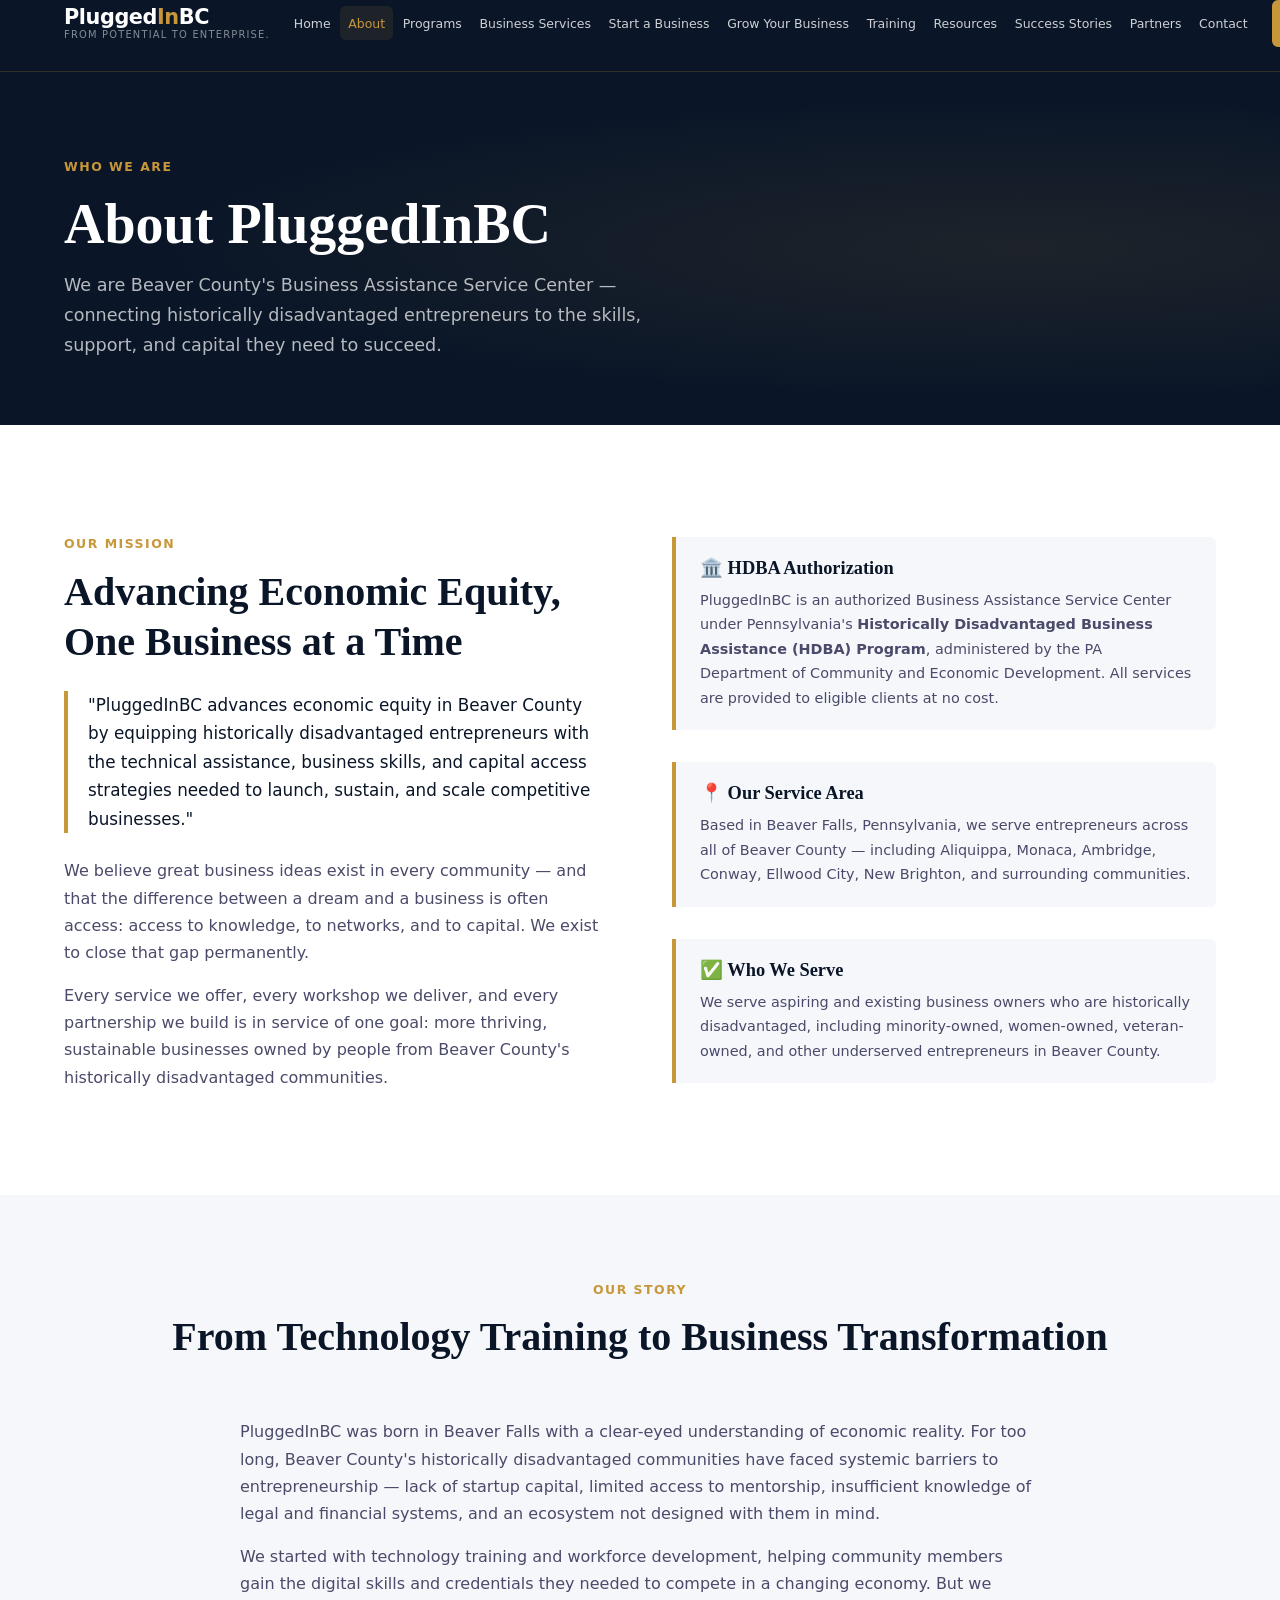
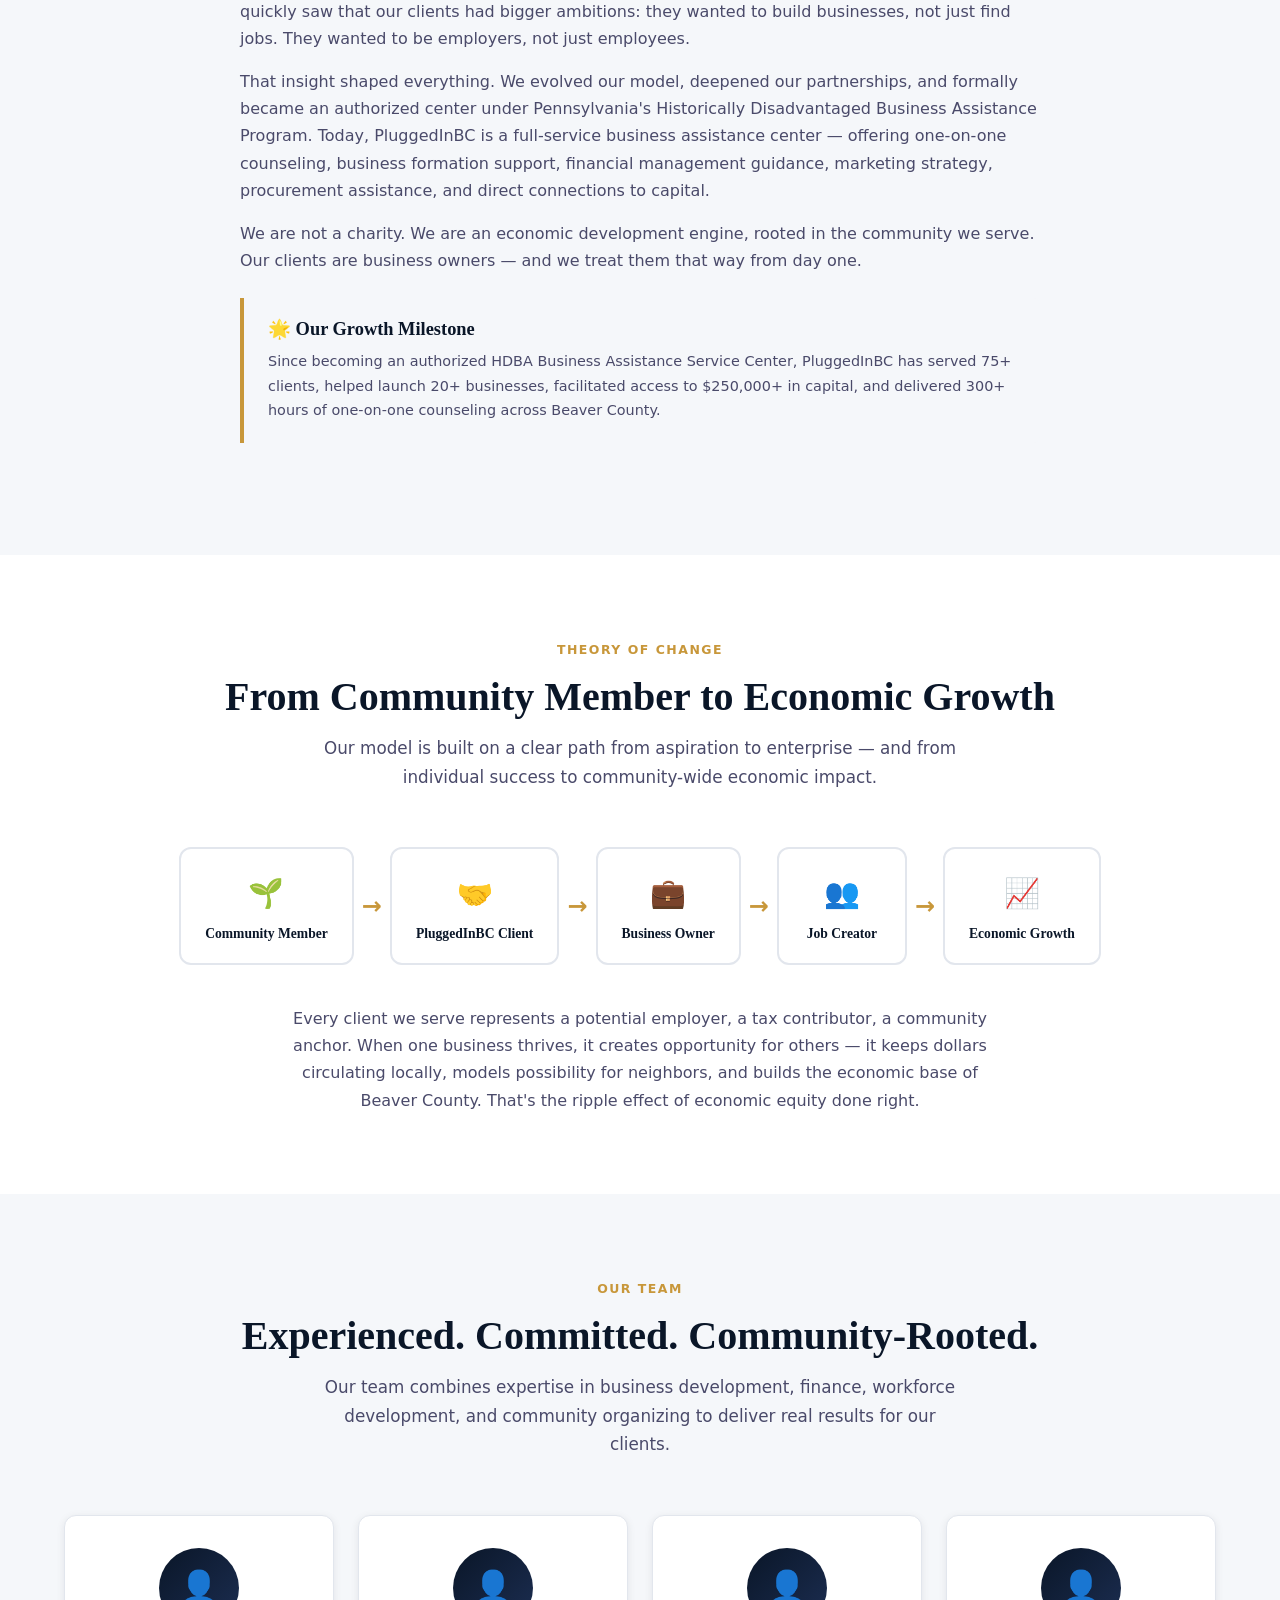
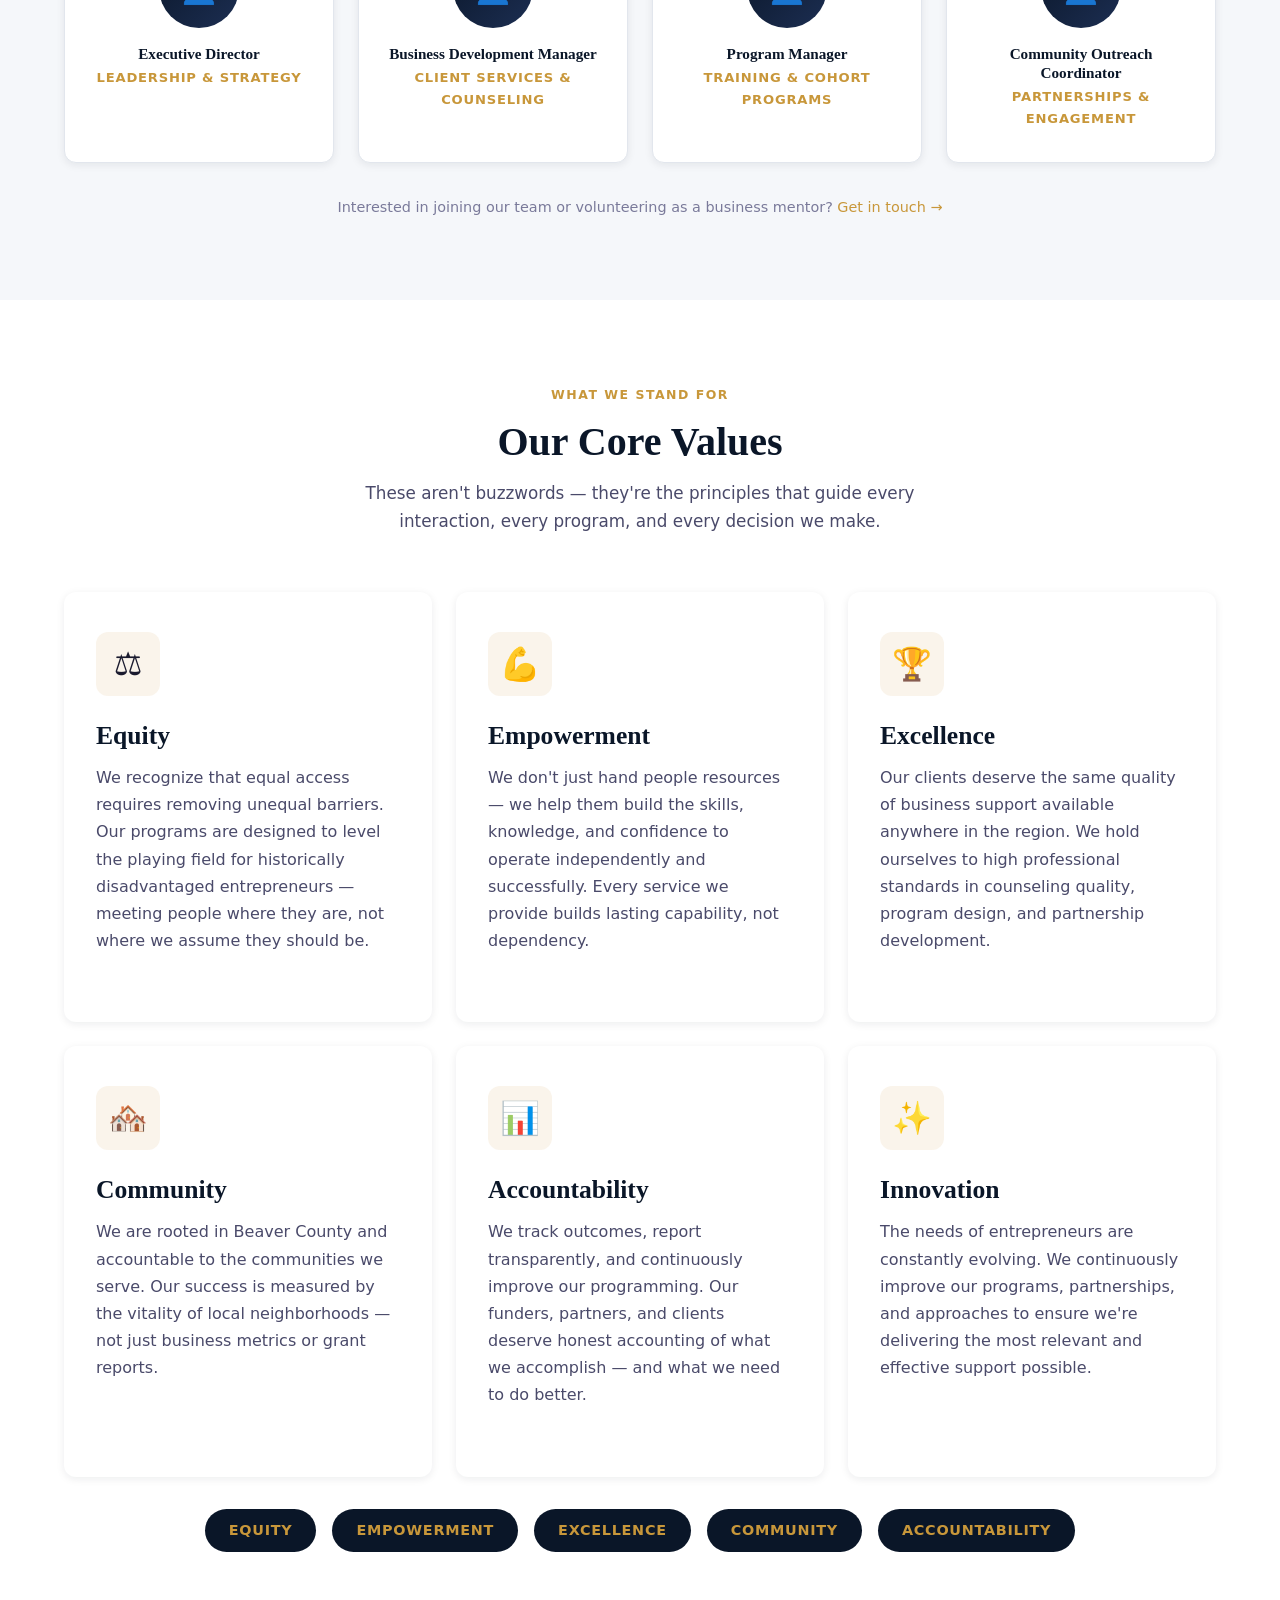
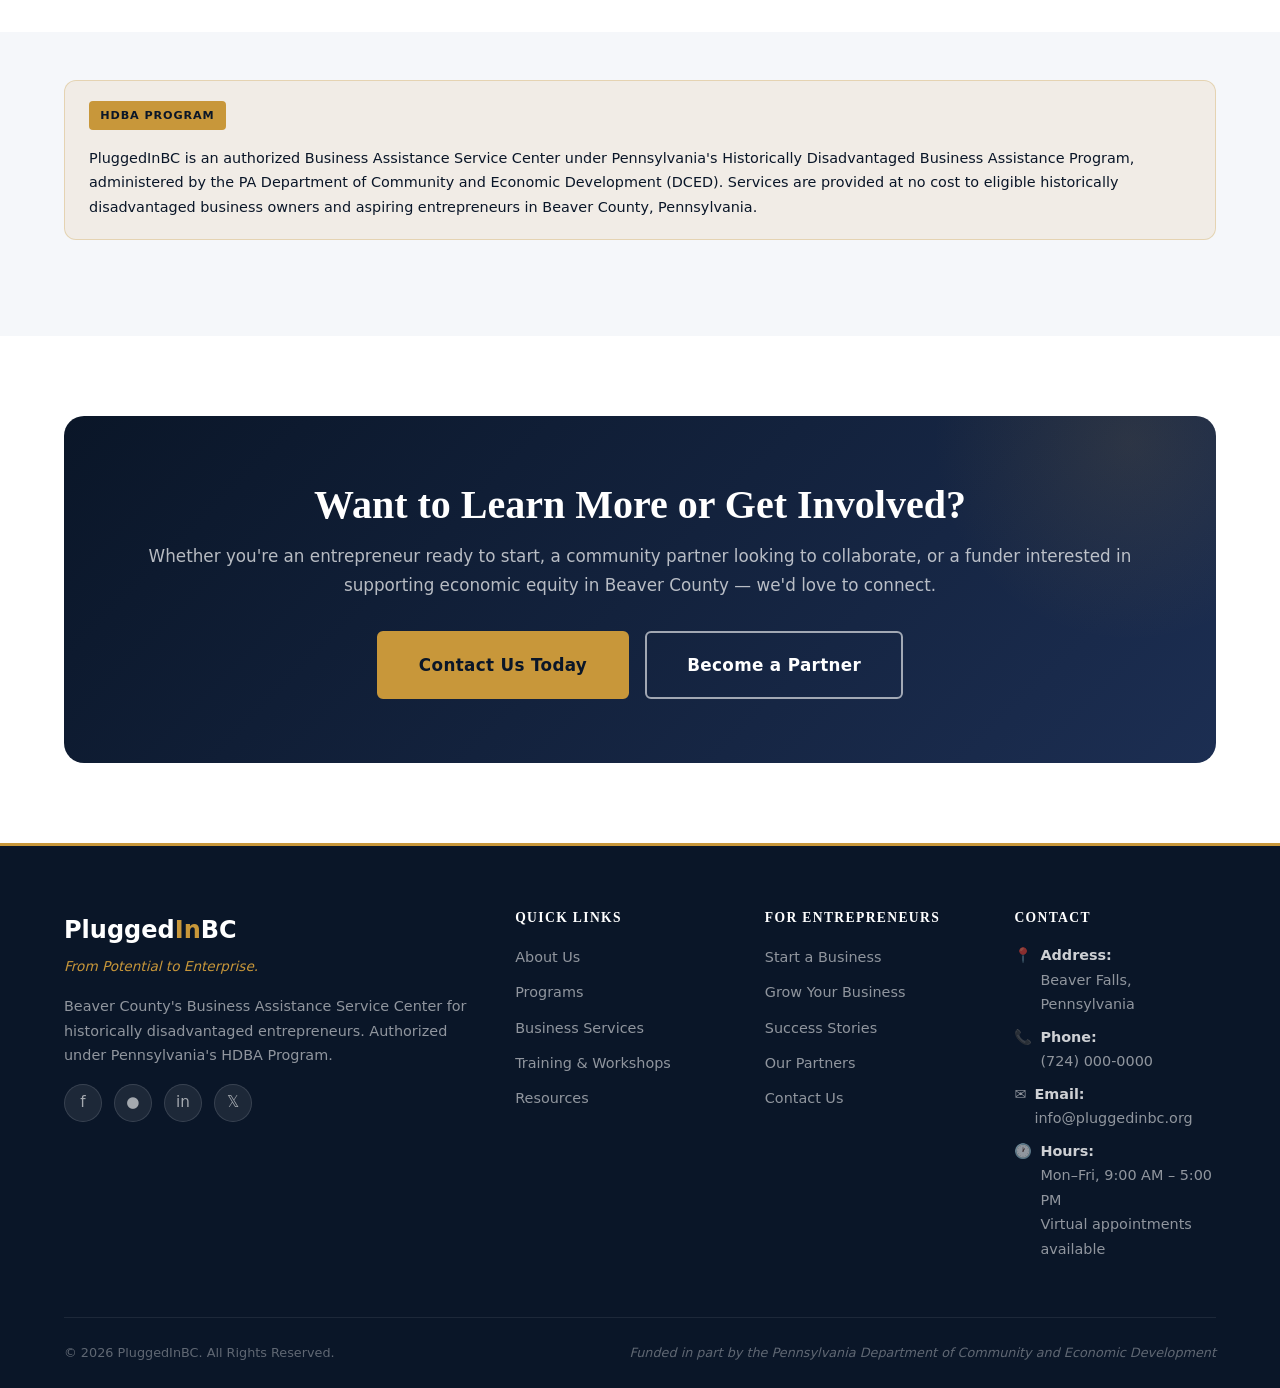
==== commit 4610500a: "Update website pages and styles" ====
--- a/about.html
+++ b/about.html
@@ -3,311 +3,298 @@
 <head>
   <meta charset="UTF-8" />
   <meta name="viewport" content="width=device-width, initial-scale=1.0" />
-  <meta name="description" content="Learn about PluggedInBC — our mission, story, team, and HDBA affiliation. Beaver County's Business Assistance Service Center for historically disadvantaged entrepreneurs." />
-  <title>About PluggedInBC | Beaver County, PA</title>
-  <link rel="preconnect" href="https://fonts.googleapis.com" />
-  <link rel="preconnect" href="https://fonts.gstatic.com" crossorigin />
-  <link href="https://fonts.googleapis.com/css2?family=Montserrat:wght@400;500;600;700;800;900&family=Open+Sans:wght@300;400;500;600;700&display=swap" rel="stylesheet" />
+  <meta name="description" content="Learn about PluggedInBC — our mission, story, team, and values as Beaver County's authorized HDBA Business Assistance Service Center." />
+  <title>About Us — PluggedInBC</title>
   <link rel="stylesheet" href="css/style.css" />
 </head>
 <body>
 
-  <header class="site-header" role="banner">
-    <nav class="nav-container" role="navigation" aria-label="Main navigation">
-      <a href="index.html" class="nav-logo" aria-label="PluggedInBC Home">
-        <span class="logo-text">PluggedIn<span class="bc">BC</span></span>
-      </a>
-      <ul class="nav-links" role="list">
-        <li class="has-dropdown">
+  <nav id="site-nav" role="navigation" aria-label="Main navigation">
+    <div class="container">
+      <div class="nav-inner">
+        <a href="index.html" class="nav-logo">
+          <span class="logo-name">Plugged<span>In</span>BC</span>
+          <span class="logo-tagline">From Potential to Enterprise.</span>
+        </a>
+        <div class="nav-links" id="nav-links">
+          <a href="index.html">Home</a>
           <a href="about.html" class="active">About</a>
-          <ul class="dropdown-menu" role="list">
-            <li><a href="about.html#mission">Our Mission</a></li>
-            <li><a href="about.html#team">Our Team</a></li>
-            <li><a href="about.html#story">Our Story</a></li>
-          </ul>
-        </li>
-        <li class="has-dropdown">
           <a href="programs.html">Programs</a>
-          <ul class="dropdown-menu" role="list">
-            <li><a href="programs.html#enterprise-pathway">Enterprise Pathway</a></li>
-            <li><a href="programs.html#workshops">Workshops</a></li>
-            <li><a href="programs.html#cohort">Cohort Program</a></li>
-          </ul>
-        </li>
-        <li><a href="services.html">Business Assistance Services</a></li>
-        <li><a href="start-a-business.html">Start a Business</a></li>
-        <li><a href="grow-your-business.html">Grow Your Business</a></li>
-        <li><a href="training.html">Training &amp; Workshops</a></li>
-        <li><a href="resources.html">Resources</a></li>
-        <li><a href="success-stories.html">Success Stories</a></li>
-        <li><a href="partners.html">Partners</a></li>
-        <li><a href="contact.html">Contact</a></li>
-      </ul>
-      <a href="contact.html" class="nav-cta">Get Free Counseling</a>
-      <button class="nav-toggle" aria-label="Toggle mobile menu" aria-expanded="false">
-        <span></span><span></span><span></span>
-      </button>
-    </nav>
-  </header>
-
-  <div class="mobile-nav" role="dialog" aria-label="Mobile navigation">
-    <ul class="mobile-nav-links" role="list">
-      <li>
-        <button class="mobile-dropdown-toggle" data-target="mob-about">About ▾</button>
-        <div class="mobile-dropdown" id="mob-about">
-          <a href="about.html#mission">Our Mission</a>
-          <a href="about.html#team">Our Team</a>
-          <a href="about.html#story">Our Story</a>
-        </div>
-      </li>
-      <li>
-        <button class="mobile-dropdown-toggle" data-target="mob-programs">Programs ▾</button>
-        <div class="mobile-dropdown" id="mob-programs">
-          <a href="programs.html#enterprise-pathway">Enterprise Pathway</a>
-          <a href="programs.html#workshops">Workshops</a>
-          <a href="programs.html#cohort">Cohort Program</a>
-        </div>
-      </li>
-      <li><a href="services.html">Business Assistance Services</a></li>
-      <li><a href="start-a-business.html">Start a Business</a></li>
-      <li><a href="grow-your-business.html">Grow Your Business</a></li>
-      <li><a href="training.html">Training &amp; Workshops</a></li>
-      <li><a href="resources.html">Resources</a></li>
-      <li><a href="success-stories.html">Success Stories</a></li>
-      <li><a href="partners.html">Partners</a></li>
-      <li><a href="contact.html">Contact</a></li>
-    </ul>
-    <a href="contact.html" class="mobile-nav-cta">Get Free Counseling</a>
+          <a href="services.html">Business Services</a>
+          <a href="start-a-business.html">Start a Business</a>
+          <a href="grow-your-business.html">Grow Your Business</a>
+          <a href="training.html">Training</a>
+          <a href="resources.html">Resources</a>
+          <a href="success-stories.html">Success Stories</a>
+          <a href="partners.html">Partners</a>
+          <a href="contact.html">Contact</a>
+        </div>
+        <a href="contact.html" class="btn btn-primary btn-sm nav-cta">Get Started</a>
+        <button class="nav-hamburger" id="nav-hamburger" aria-label="Toggle navigation" aria-expanded="false" aria-controls="nav-links">
+          <span></span><span></span><span></span>
+        </button>
+      </div>
+    </div>
+  </nav>
+
+  <div class="page-content">
+
+    <section class="page-hero">
+      <div class="container">
+        <span class="section-label">Who We Are</span>
+        <h1>About PluggedInBC</h1>
+        <p>We are Beaver County's Business Assistance Service Center — connecting historically disadvantaged entrepreneurs to the skills, support, and capital they need to succeed.</p>
+      </div>
+    </section>
+
+    <!-- MISSION -->
+    <section class="section">
+      <div class="container">
+        <div class="two-col">
+          <div>
+            <span class="section-label">Our Mission</span>
+            <h2>Advancing Economic Equity, One Business at a Time</h2>
+            <p style="font-size:1.05rem; color:var(--navy); font-weight:500; line-height:1.7; border-left:4px solid var(--gold); padding-left:1.25rem; margin:1.5rem 0;">
+              "PluggedInBC advances economic equity in Beaver County by equipping historically disadvantaged entrepreneurs with the technical assistance, business skills, and capital access strategies needed to launch, sustain, and scale competitive businesses."
+            </p>
+            <p>We believe great business ideas exist in every community — and that the difference between a dream and a business is often access: access to knowledge, to networks, and to capital. We exist to close that gap permanently.</p>
+            <p>Every service we offer, every workshop we deliver, and every partnership we build is in service of one goal: more thriving, sustainable businesses owned by people from Beaver County's historically disadvantaged communities.</p>
+          </div>
+          <div>
+            <div class="info-box">
+              <h4>🏛️ HDBA Authorization</h4>
+              <p>PluggedInBC is an authorized Business Assistance Service Center under Pennsylvania's <strong>Historically Disadvantaged Business Assistance (HDBA) Program</strong>, administered by the PA Department of Community and Economic Development. All services are provided to eligible clients at no cost.</p>
+            </div>
+            <div class="info-box mt-2">
+              <h4>📍 Our Service Area</h4>
+              <p>Based in Beaver Falls, Pennsylvania, we serve entrepreneurs across all of Beaver County — including Aliquippa, Monaca, Ambridge, Conway, Ellwood City, New Brighton, and surrounding communities.</p>
+            </div>
+            <div class="info-box mt-2">
+              <h4>✅ Who We Serve</h4>
+              <p>We serve aspiring and existing business owners who are historically disadvantaged, including minority-owned, women-owned, veteran-owned, and other underserved entrepreneurs in Beaver County.</p>
+            </div>
+          </div>
+        </div>
+      </div>
+    </section>
+
+    <!-- OUR STORY -->
+    <section class="section bg-light">
+      <div class="container">
+        <div class="section-header">
+          <span class="section-label">Our Story</span>
+          <h2>From Technology Training to Business Transformation</h2>
+        </div>
+        <div style="max-width:800px; margin:0 auto;">
+          <p>PluggedInBC was born in Beaver Falls with a clear-eyed understanding of economic reality. For too long, Beaver County's historically disadvantaged communities have faced systemic barriers to entrepreneurship — lack of startup capital, limited access to mentorship, insufficient knowledge of legal and financial systems, and an ecosystem not designed with them in mind.</p>
+          <p>We started with technology training and workforce development, helping community members gain the digital skills and credentials they needed to compete in a changing economy. But we quickly saw that our clients had bigger ambitions: they wanted to build businesses, not just find jobs. They wanted to be employers, not just employees.</p>
+          <p>That insight shaped everything. We evolved our model, deepened our partnerships, and formally became an authorized center under Pennsylvania's Historically Disadvantaged Business Assistance Program. Today, PluggedInBC is a full-service business assistance center — offering one-on-one counseling, business formation support, financial management guidance, marketing strategy, procurement assistance, and direct connections to capital.</p>
+          <p>We are not a charity. We are an economic development engine, rooted in the community we serve. Our clients are business owners — and we treat them that way from day one.</p>
+          <div class="info-box mt-3">
+            <h4>🌟 Our Growth Milestone</h4>
+            <p>Since becoming an authorized HDBA Business Assistance Service Center, PluggedInBC has served 75+ clients, helped launch 20+ businesses, facilitated access to $250,000+ in capital, and delivered 300+ hours of one-on-one counseling across Beaver County.</p>
+          </div>
+        </div>
+      </div>
+    </section>
+
+    <!-- THEORY OF CHANGE -->
+    <section class="section">
+      <div class="container">
+        <div class="section-header">
+          <span class="section-label">Theory of Change</span>
+          <h2>From Community Member to Economic Growth</h2>
+          <p>Our model is built on a clear path from aspiration to enterprise — and from individual success to community-wide economic impact.</p>
+        </div>
+        <div class="toc-flow">
+          <div class="toc-step animate-on-scroll">
+            <div class="icon">🌱</div>
+            <h5>Community Member</h5>
+          </div>
+          <div class="toc-arrow" aria-hidden="true">→</div>
+          <div class="toc-step animate-on-scroll">
+            <div class="icon">🤝</div>
+            <h5>PluggedInBC Client</h5>
+          </div>
+          <div class="toc-arrow" aria-hidden="true">→</div>
+          <div class="toc-step animate-on-scroll">
+            <div class="icon">💼</div>
+            <h5>Business Owner</h5>
+          </div>
+          <div class="toc-arrow" aria-hidden="true">→</div>
+          <div class="toc-step animate-on-scroll">
+            <div class="icon">👥</div>
+            <h5>Job Creator</h5>
+          </div>
+          <div class="toc-arrow" aria-hidden="true">→</div>
+          <div class="toc-step animate-on-scroll">
+            <div class="icon">📈</div>
+            <h5>Economic Growth</h5>
+          </div>
+        </div>
+        <div style="max-width:700px; margin:2.5rem auto 0; text-align:center;">
+          <p>Every client we serve represents a potential employer, a tax contributor, a community anchor. When one business thrives, it creates opportunity for others — it keeps dollars circulating locally, models possibility for neighbors, and builds the economic base of Beaver County. That's the ripple effect of economic equity done right.</p>
+        </div>
+      </div>
+    </section>
+
+    <!-- TEAM -->
+    <section class="section bg-light">
+      <div class="container">
+        <div class="section-header">
+          <span class="section-label">Our Team</span>
+          <h2>Experienced. Committed. Community-Rooted.</h2>
+          <p>Our team combines expertise in business development, finance, workforce development, and community organizing to deliver real results for our clients.</p>
+        </div>
+        <div class="team-grid">
+          <div class="team-card animate-on-scroll">
+            <div class="team-avatar" aria-hidden="true">👤</div>
+            <h4>Executive Director</h4>
+            <p>Leadership &amp; Strategy</p>
+          </div>
+          <div class="team-card animate-on-scroll">
+            <div class="team-avatar" aria-hidden="true">👤</div>
+            <h4>Business Development Manager</h4>
+            <p>Client Services &amp; Counseling</p>
+          </div>
+          <div class="team-card animate-on-scroll">
+            <div class="team-avatar" aria-hidden="true">👤</div>
+            <h4>Program Manager</h4>
+            <p>Training &amp; Cohort Programs</p>
+          </div>
+          <div class="team-card animate-on-scroll">
+            <div class="team-avatar" aria-hidden="true">👤</div>
+            <h4>Community Outreach Coordinator</h4>
+            <p>Partnerships &amp; Engagement</p>
+          </div>
+        </div>
+        <div class="text-center mt-4">
+          <p style="color:var(--text-light); font-size:0.9rem;">Interested in joining our team or volunteering as a business mentor? <a href="contact.html">Get in touch →</a></p>
+        </div>
+      </div>
+    </section>
+
+    <!-- VALUES -->
+    <section class="section">
+      <div class="container">
+        <div class="section-header">
+          <span class="section-label">What We Stand For</span>
+          <h2>Our Core Values</h2>
+          <p>These aren't buzzwords — they're the principles that guide every interaction, every program, and every decision we make.</p>
+        </div>
+        <div style="display:grid; grid-template-columns:repeat(3,1fr); gap:1.5rem;" class="values-detail-grid">
+          <div class="pillar-card animate-on-scroll">
+            <div class="pillar-icon">⚖️</div>
+            <h3>Equity</h3>
+            <p>We recognize that equal access requires removing unequal barriers. Our programs are designed to level the playing field for historically disadvantaged entrepreneurs — meeting people where they are, not where we assume they should be.</p>
+          </div>
+          <div class="pillar-card animate-on-scroll">
+            <div class="pillar-icon">💪</div>
+            <h3>Empowerment</h3>
+            <p>We don't just hand people resources — we help them build the skills, knowledge, and confidence to operate independently and successfully. Every service we provide builds lasting capability, not dependency.</p>
+          </div>
+          <div class="pillar-card animate-on-scroll">
+            <div class="pillar-icon">🏆</div>
+            <h3>Excellence</h3>
+            <p>Our clients deserve the same quality of business support available anywhere in the region. We hold ourselves to high professional standards in counseling quality, program design, and partnership development.</p>
+          </div>
+          <div class="pillar-card animate-on-scroll">
+            <div class="pillar-icon">🏘️</div>
+            <h3>Community</h3>
+            <p>We are rooted in Beaver County and accountable to the communities we serve. Our success is measured by the vitality of local neighborhoods — not just business metrics or grant reports.</p>
+          </div>
+          <div class="pillar-card animate-on-scroll">
+            <div class="pillar-icon">📊</div>
+            <h3>Accountability</h3>
+            <p>We track outcomes, report transparently, and continuously improve our programming. Our funders, partners, and clients deserve honest accounting of what we accomplish — and what we need to do better.</p>
+          </div>
+          <div class="pillar-card animate-on-scroll">
+            <div class="pillar-icon">✨</div>
+            <h3>Innovation</h3>
+            <p>The needs of entrepreneurs are constantly evolving. We continuously improve our programs, partnerships, and approaches to ensure we're delivering the most relevant and effective support possible.</p>
+          </div>
+        </div>
+        <div class="values-row mt-4">
+          <span class="value-pill">Equity</span>
+          <span class="value-pill">Empowerment</span>
+          <span class="value-pill">Excellence</span>
+          <span class="value-pill">Community</span>
+          <span class="value-pill">Accountability</span>
+        </div>
+      </div>
+    </section>
+
+    <!-- HDBA NOTICE -->
+    <section class="section-sm bg-light">
+      <div class="container">
+        <div class="compliance-banner">
+          <span class="badge">HDBA Program</span>
+          <p>PluggedInBC is an authorized Business Assistance Service Center under Pennsylvania's Historically Disadvantaged Business Assistance Program, administered by the PA Department of Community and Economic Development (DCED). Services are provided at no cost to eligible historically disadvantaged business owners and aspiring entrepreneurs in Beaver County, Pennsylvania.</p>
+        </div>
+      </div>
+    </section>
+
+    <!-- CTA -->
+    <section class="section">
+      <div class="container">
+        <div class="cta-box">
+          <h2>Want to Learn More or Get Involved?</h2>
+          <p>Whether you're an entrepreneur ready to start, a community partner looking to collaborate, or a funder interested in supporting economic equity in Beaver County — we'd love to connect.</p>
+          <div class="btn-group">
+            <a href="contact.html" class="btn btn-primary btn-lg">Contact Us Today</a>
+            <a href="partners.html" class="btn btn-secondary btn-lg">Become a Partner</a>
+          </div>
+        </div>
+      </div>
+    </section>
+
   </div>
 
-  <main id="main-content">
-
-    <!-- HERO -->
-    <section class="hero hero-inner" aria-label="About PluggedInBC hero">
-      <div class="hero-pattern" aria-hidden="true"></div>
-      <div class="container">
-        <div class="hero-content">
-          <span class="hero-badge">About Us</span>
-          <h1>About PluggedIn<span style="color:var(--color-accent)">BC</span></h1>
-          <p class="hero-subheadline">Building the entrepreneurship infrastructure Beaver County has always deserved.</p>
-        </div>
-      </div>
-    </section>
-
-    <!-- MISSION & VISION -->
-    <section class="section section-white" id="mission" aria-labelledby="mission-heading">
-      <div class="container">
-        <div class="section-header">
-          <span class="section-label">Our Foundation</span>
-          <h2 id="mission-heading">Mission &amp; Vision</h2>
-          <span class="gold-line" aria-hidden="true"></span>
-        </div>
-
-        <div class="grid grid-2" style="align-items:start; gap:3rem;">
-          <div>
-            <h3 style="color:var(--color-primary); font-size:1.1rem; text-transform:uppercase; letter-spacing:0.08em; margin-bottom:1rem;">Our Mission</h3>
-            <p style="font-size:1.05rem; line-height:1.85; color:var(--color-text);">PluggedInBC advances economic equity in Beaver County by equipping historically disadvantaged entrepreneurs with the technical assistance, business skills, and capital access strategies needed to launch, sustain, and scale competitive businesses. As a regional Business Assistance Service Center, we transform economic potential into enterprise — bridging the gap between underserved communities and lasting economic mobility.</p>
-          </div>
-          <div>
-            <h3 style="color:var(--color-primary); font-size:1.1rem; text-transform:uppercase; letter-spacing:0.08em; margin-bottom:1rem;">Our Vision</h3>
-            <p style="font-size:1.05rem; line-height:1.85; color:var(--color-text);">A Beaver County where historically disadvantaged entrepreneurs have full access to the tools, capital, and networks needed to build sustainable, generational businesses.</p>
-          </div>
-        </div>
-
-        <!-- Values -->
-        <div style="margin-top:4rem;">
-          <h3 style="text-align:center; margin-bottom:0.5rem; color:var(--color-primary);">Our Core Values</h3>
-          <p style="text-align:center; color:var(--color-text-muted); margin-bottom:2.5rem;">The principles that guide everything we do</p>
-          <div class="grid grid-4" style="grid-template-columns:repeat(5,1fr);">
-            <div class="value-card">
-              <div class="value-icon" aria-hidden="true">⚖️</div>
-              <h4>Equity</h4>
-              <p>We center the needs of those historically excluded from economic opportunity.</p>
-            </div>
-            <div class="value-card">
-              <div class="value-icon" aria-hidden="true">🔓</div>
-              <h4>Access</h4>
-              <p>We remove barriers — financial, logistical, and informational — to entrepreneurship.</p>
-            </div>
-            <div class="value-card">
-              <div class="value-icon" aria-hidden="true">🏆</div>
-              <h4>Excellence</h4>
-              <p>We deliver professional-grade services that meet the highest standards.</p>
-            </div>
-            <div class="value-card">
-              <div class="value-icon" aria-hidden="true">🤝</div>
-              <h4>Community</h4>
-              <p>We are rooted in Beaver County and accountable to the communities we serve.</p>
-            </div>
-            <div class="value-card">
-              <div class="value-icon" aria-hidden="true">📋</div>
-              <h4>Accountability</h4>
-              <p>We measure our impact and hold ourselves responsible for results.</p>
-            </div>
-          </div>
-        </div>
-      </div>
-    </section>
-
-    <!-- OUR STORY -->
-    <section class="section section-light" id="story" aria-labelledby="story-heading">
-      <div class="container">
-        <div style="max-width:800px; margin:0 auto;">
-          <div class="section-header">
-            <span class="section-label">Our History</span>
-            <h2 id="story-heading">Our Story</h2>
-            <span class="gold-line" aria-hidden="true"></span>
-          </div>
-          <p style="font-size:1.05rem; line-height:1.9; color:var(--color-text); margin-bottom:1.5rem;">PluggedInBC was founded to close the opportunity gap in Beaver County. What began as a technology training and workforce development organization evolved through years of direct community engagement into something deeper: a recognition that economic mobility requires more than job placement — it requires ownership.</p>
-          <p style="font-size:1.05rem; line-height:1.9; color:var(--color-text); margin-bottom:1.5rem;">We listened to community members who had been overlooked by traditional business support systems. We heard from aspiring entrepreneurs who had the drive, the talent, and the ideas — but lacked access to professional-grade guidance, capital networks, and the technical knowledge to navigate the business formation process.</p>
-          <p style="font-size:1.05rem; line-height:1.9; color:var(--color-text);">Today, PluggedInBC operates as Beaver County's regional Business Assistance Service Center, formally aligned with Pennsylvania's Historically Disadvantaged Business Assistance Program, delivering professional-grade entrepreneurship support to the communities that need it most.</p>
-        </div>
-      </div>
-    </section>
-
-    <!-- TEAM -->
-    <section class="section section-white" id="team" aria-labelledby="team-heading">
-      <div class="container">
-        <div class="section-header centered">
-          <span class="section-label">Our People</span>
-          <h2 id="team-heading">Our Leadership Team</h2>
-          <p>Experienced professionals dedicated to your success.</p>
-          <span class="gold-line centered" aria-hidden="true"></span>
-        </div>
-
-        <div class="grid grid-3">
-          <div class="team-card">
-            <div class="team-avatar" aria-hidden="true">ED</div>
-            <h4>Executive Director</h4>
-            <p class="role">Leadership</p>
-            <p>Business development, strategic planning, and community engagement. Leads PluggedInBC's vision and regional partnerships.</p>
-          </div>
-          <div class="team-card">
-            <div class="team-avatar" aria-hidden="true">PD</div>
-            <h4>Program Director</h4>
-            <p class="role">Programs</p>
-            <p>Manages entrepreneurship programs, client services, and HDBA compliance to ensure program excellence.</p>
-          </div>
-          <div class="team-card">
-            <div class="team-avatar" aria-hidden="true">BC</div>
-            <h4>Business Counselor</h4>
-            <p class="role">Client Services</p>
-            <p>Business plan development, financial management, and personalized one-on-one counseling for entrepreneurs at all stages.</p>
-          </div>
-          <div class="team-card">
-            <div class="team-avatar" aria-hidden="true">GD</div>
-            <h4>Grants &amp; Development Manager</h4>
-            <p class="role">Development</p>
-            <p>Grant writing, funder relations, and reporting — securing the resources that power our programs.</p>
-          </div>
-          <div class="team-card">
-            <div class="team-avatar" aria-hidden="true">MM</div>
-            <h4>Marketing &amp; Media Director</h4>
-            <p class="role">Marketing</p>
-            <p>Brand strategy, digital marketing, and media production. Amplifying the voices of our community and entrepreneurs.</p>
-          </div>
-          <div class="team-card">
-            <div class="team-avatar" aria-hidden="true">IT</div>
-            <h4>IT &amp; Operations Manager</h4>
-            <p class="role">Operations</p>
-            <p>Technology infrastructure, website, and digital tools that power our service delivery.</p>
-          </div>
-        </div>
-
-        <p style="text-align:center; margin-top:2rem; color:var(--color-text-muted); font-style:italic;">Contact us to learn more about our team and board of directors.</p>
-      </div>
-    </section>
-
-    <!-- HDBA AFFILIATION -->
-    <section class="section section-light" aria-labelledby="hdba-heading">
-      <div class="container">
-        <div style="max-width:860px; margin:0 auto;">
-          <div class="hdba-box">
-            <h3 id="hdba-heading">HDBA Program Affiliation</h3>
-            <p>PluggedInBC operates as a certified Business Assistance Service Center under the Pennsylvania Historically Disadvantaged Business Assistance (HDBA) Program, administered by the PA Department of Community and Economic Development (DCED). Our services are designed to meet and exceed HDBA program requirements for business counseling, technical assistance, and entrepreneur development. Through this affiliation, we are able to deliver high-quality, no-cost services to qualifying historically disadvantaged entrepreneurs throughout Beaver County.</p>
-          </div>
-        </div>
-      </div>
-    </section>
-
-    <!-- CTA -->
-    <section class="section section-white">
-      <div class="container">
-        <div class="cta-block">
-          <h2>Ready to Take the Next Step?</h2>
-          <p>Schedule your free consultation and let's build something together.</p>
-          <a href="contact.html" class="btn btn-primary btn-lg">Get Free Counseling</a>
-        </div>
-      </div>
-    </section>
-
-  </main>
-
-  <footer class="site-footer" role="contentinfo">
+  <footer id="site-footer">
     <div class="container">
       <div class="footer-grid">
-        <div class="footer-logo-col">
-          <a href="index.html" class="nav-logo" style="margin-bottom:1rem; display:inline-block;">
-            <span class="logo-text">PluggedIn<span class="bc">BC</span></span>
-          </a>
-          <p class="footer-tagline">From Potential to Enterprise.<br>Beaver County's regional Business Assistance Service Center for historically disadvantaged entrepreneurs.</p>
-          <div class="social-links" aria-label="Social media links">
+        <div class="footer-brand">
+          <div class="logo-name">Plugged<span>In</span>BC</div>
+          <div class="tagline">From Potential to Enterprise.</div>
+          <p>Beaver County's Business Assistance Service Center for historically disadvantaged entrepreneurs. Authorized under Pennsylvania's HDBA Program.</p>
+          <div class="social-links">
             <a href="#" class="social-link" aria-label="Facebook">f</a>
-            <a href="#" class="social-link" aria-label="Instagram">in</a>
-            <a href="#" class="social-link" aria-label="LinkedIn">Li</a>
-            <a href="#" class="social-link" aria-label="Twitter/X">X</a>
-          </div>
-        </div>
-        <div>
-          <h4 class="footer-heading">Quick Links</h4>
-          <ul class="footer-links">
+            <a href="#" class="social-link" aria-label="Instagram">&#9679;</a>
+            <a href="#" class="social-link" aria-label="LinkedIn">in</a>
+            <a href="#" class="social-link" aria-label="Twitter/X">𝕏</a>
+          </div>
+        </div>
+        <div class="footer-col">
+          <h5>Quick Links</h5>
+          <ul>
             <li><a href="about.html">About Us</a></li>
             <li><a href="programs.html">Programs</a></li>
-            <li><a href="services.html">Business Assistance Services</a></li>
+            <li><a href="services.html">Business Services</a></li>
+            <li><a href="training.html">Training &amp; Workshops</a></li>
+            <li><a href="resources.html">Resources</a></li>
+          </ul>
+        </div>
+        <div class="footer-col">
+          <h5>For Entrepreneurs</h5>
+          <ul>
             <li><a href="start-a-business.html">Start a Business</a></li>
             <li><a href="grow-your-business.html">Grow Your Business</a></li>
-            <li><a href="training.html">Training &amp; Workshops</a></li>
-            <li><a href="resources.html">Resources</a></li>
             <li><a href="success-stories.html">Success Stories</a></li>
-            <li><a href="partners.html">Partners</a></li>
-            <li><a href="contact.html">Contact</a></li>
+            <li><a href="partners.html">Our Partners</a></li>
+            <li><a href="contact.html">Contact Us</a></li>
           </ul>
         </div>
-        <div>
-          <h4 class="footer-heading">Services</h4>
-          <ul class="footer-links">
-            <li><a href="services.html">Business Counseling</a></li>
-            <li><a href="services.html">Business Formation</a></li>
-            <li><a href="services.html">Capital Access</a></li>
-            <li><a href="services.html">Procurement Support</a></li>
-            <li><a href="services.html">Marketing Strategy</a></li>
-            <li><a href="services.html">Financial Management</a></li>
-          </ul>
-        </div>
-        <div>
-          <h4 class="footer-heading">Contact</h4>
-          <div class="footer-contact-info">
-            <div class="footer-contact-item">
-              <span class="icon" aria-hidden="true">📍</span>
-              <span>123 Seventh Avenue<br>Beaver Falls, PA 15010</span>
-            </div>
-            <div class="footer-contact-item">
-              <span class="icon" aria-hidden="true">📞</span>
-              <span><a href="tel:7245550192" style="color:rgba(255,255,255,0.6)">(724) 555-0192</a></span>
-            </div>
-            <div class="footer-contact-item">
-              <span class="icon" aria-hidden="true">✉️</span>
-              <span><a href="mailto:info@pluggedinbc.org" style="color:rgba(255,255,255,0.6)">info@pluggedinbc.org</a></span>
-            </div>
-            <div class="footer-contact-item">
-              <span class="icon" aria-hidden="true">🕐</span>
-              <span>Mon–Fri: 9:00 AM – 5:00 PM</span>
-            </div>
-          </div>
+        <div class="footer-col footer-contact">
+          <h5>Contact</h5>
+          <p><span>📍</span><span><strong>Address:</strong><br>Beaver Falls, Pennsylvania</span></p>
+          <p><span>📞</span><span><strong>Phone:</strong><br><a href="tel:7240000000" style="color:rgba(255,255,255,0.55)">(724) 000-0000</a></span></p>
+          <p><span>✉️</span><span><strong>Email:</strong><br><a href="mailto:info@pluggedinbc.org" style="color:rgba(255,255,255,0.55)">info@pluggedinbc.org</a></span></p>
+          <p><span>🕐</span><span><strong>Hours:</strong><br>Mon–Fri, 9:00 AM – 5:00 PM<br>Virtual appointments available</span></p>
         </div>
       </div>
       <div class="footer-bottom">
-        <p>© 2025 PluggedInBC. A Pennsylvania Nonprofit Corporation.<br>Funded in part by the Pennsylvania Department of Community and Economic Development.</p>
+        <p>&copy; 2026 PluggedInBC. All Rights Reserved.</p>
+        <p class="footer-funding">Funded in part by the Pennsylvania Department of Community and Economic Development</p>
       </div>
     </div>
   </footer>
--- a/css/style.css
+++ b/css/style.css
@@ -1,2655 +1,1398 @@
 /* ============================================================
    PluggedInBC — Main Stylesheet
-   style.css
+   Color Palette:
+     --navy:      #0A1628
+     --gold:      #C8973A
+     --white:     #FFFFFF
+     --light-gray:#F5F7FA
    ============================================================ */
 
-/* ----------------------------------------------------------
-   1. GOOGLE FONTS & CSS VARIABLES
-   ---------------------------------------------------------- */
-@import url('https://fonts.googleapis.com/css2?family=Montserrat:wght@400;500;600;700;800;900&family=Open+Sans:wght@300;400;500;600;700&display=swap');
-
+/* ── CSS Custom Properties ─────────────────────────────────── */
 :root {
-  /* Colors */
-  --color-primary:   #0A2463;
-  --color-accent:    #D4A017;
-  --color-light:     #F5F7FA;
-  --color-dark:      #1A1A2E;
-  --color-success:   #2E7D32;
-  --color-white:     #FFFFFF;
-  --color-text:      #2C2C2C;
-  --color-text-muted:#6B7280;
-  --color-border:    #E2E8F0;
-  --color-navy-mid:  #0D2F78;
-
-  /* Gradients */
-  --gradient-hero:      linear-gradient(135deg, #0A2463 0%, #1A1A2E 60%, #0D2F78 100%);
-  --gradient-nav:       linear-gradient(90deg, #0A2463 0%, #1A1A2E 100%);
-  --gradient-accent:    linear-gradient(135deg, #D4A017 0%, #E8B820 100%);
-
-  /* Typography */
-  --font-heading: 'Montserrat', sans-serif;
-  --font-body:    'Open Sans', sans-serif;
-
-  /* Spacing */
-  --spacing-xs:   0.25rem;
-  --spacing-sm:   0.5rem;
-  --spacing-md:   1rem;
-  --spacing-lg:   1.5rem;
-  --spacing-xl:   2rem;
-  --spacing-2xl:  3rem;
-  --spacing-3xl:  4rem;
-  --spacing-4xl:  6rem;
-
-  /* Borders */
-  --radius-sm:  4px;
-  --radius-md:  8px;
-  --radius-lg:  12px;
-  --radius-xl:  20px;
-  --radius-full: 9999px;
-
-  /* Shadows */
-  --shadow-sm:  0 1px 3px rgba(0,0,0,0.08), 0 1px 2px rgba(0,0,0,0.06);
-  --shadow-md:  0 4px 6px rgba(0,0,0,0.07), 0 2px 4px rgba(0,0,0,0.05);
-  --shadow-lg:  0 10px 25px rgba(0,0,0,0.10), 0 4px 10px rgba(0,0,0,0.06);
-  --shadow-xl:  0 20px 50px rgba(0,0,0,0.15);
-  --shadow-card:0 2px 15px rgba(10,36,99,0.08);
-
-  /* Transitions */
-  --transition-fast:   0.15s ease;
-  --transition-normal: 0.25s ease;
-  --transition-slow:   0.4s ease;
-
-  /* Layout */
-  --container-max: 1200px;
-  --nav-height:    72px;
-}
-
-/* ----------------------------------------------------------
-   2. RESET & NORMALIZE
-   ---------------------------------------------------------- */
-*, *::before, *::after {
-  box-sizing: border-box;
-  margin: 0;
-  padding: 0;
-}
-
-html {
-  scroll-behavior: smooth;
-  font-size: 16px;
-  -webkit-text-size-adjust: 100%;
-}
+  --navy:        #0A1628;
+  --navy-mid:    #132040;
+  --navy-light:  #1C2E52;
+  --gold:        #C8973A;
+  --gold-light:  #E0B060;
+  --gold-dark:   #A67828;
+  --white:       #FFFFFF;
+  --light-gray:  #F5F7FA;
+  --mid-gray:    #E2E6ED;
+  --text-dark:   #1A1A2E;
+  --text-mid:    #4A4A6A;
+  --text-light:  #7A7A9A;
+  --shadow-sm:   0 2px 8px rgba(10,22,40,0.08);
+  --shadow-md:   0 4px 20px rgba(10,22,40,0.12);
+  --shadow-lg:   0 8px 40px rgba(10,22,40,0.18);
+  --radius-sm:   6px;
+  --radius-md:   12px;
+  --radius-lg:   20px;
+  --transition:  all 0.3s cubic-bezier(0.4,0,0.2,1);
+  --font-main:   'Segoe UI', system-ui, -apple-system, sans-serif;
+  --font-heading:'Segoe UI', Georgia, serif;
+  --max-width:   1200px;
+  --nav-height:  72px;
+}
+
+/* ── Reset & Base ───────────────────────────────────────────── */
+*, *::before, *::after { box-sizing: border-box; margin: 0; padding: 0; }
+
+html { scroll-behavior: smooth; font-size: 16px; }
 
 body {
-  font-family: var(--font-body);
-  color: var(--color-text);
-  background-color: var(--color-white);
-  line-height: 1.6;
-  overflow-x: hidden;
-}
-
-img, svg, video {
-  max-width: 100%;
-  height: auto;
-  display: block;
-}
-
-a {
-  color: inherit;
-  text-decoration: none;
-}
-
-ul, ol {
-  list-style: none;
-}
-
-button, input, select, textarea {
-  font-family: inherit;
-  font-size: inherit;
-}
-
-button {
-  cursor: pointer;
-  border: none;
-  background: none;
-}
-
-/* ----------------------------------------------------------
-   3. TYPOGRAPHY SCALE
-   ---------------------------------------------------------- */
-h1, h2, h3, h4, h5, h6 {
+  font-family: var(--font-main);
+  color: var(--text-dark);
+  background: var(--white);
+  line-height: 1.7;
+  -webkit-font-smoothing: antialiased;
+}
+
+img { max-width: 100%; height: auto; display: block; }
+a   { color: var(--gold); text-decoration: none; transition: var(--transition); }
+a:hover { color: var(--gold-light); }
+ul  { list-style: none; }
+
+/* ── Typography ─────────────────────────────────────────────── */
+h1, h2, h3, h4, h5 {
   font-family: var(--font-heading);
+  line-height: 1.25;
+  color: var(--navy);
   font-weight: 700;
-  line-height: 1.2;
-  color: var(--color-dark);
-}
-
-h1 { font-size: clamp(2rem, 5vw, 3.5rem); font-weight: 800; }
+}
+h1 { font-size: clamp(2rem, 5vw, 3.5rem); }
 h2 { font-size: clamp(1.6rem, 3.5vw, 2.5rem); }
-h3 { font-size: clamp(1.25rem, 2.5vw, 1.75rem); }
-h4 { font-size: clamp(1.1rem, 2vw, 1.375rem); }
-h5 { font-size: 1.125rem; }
-h6 { font-size: 1rem; }
-
-p {
-  font-size: 1rem;
-  line-height: 1.75;
-  color: var(--color-text);
-}
-
-.text-small { font-size: 0.875rem; }
-.text-xs    { font-size: 0.75rem;  }
-.text-large { font-size: 1.125rem; }
-
-.text-muted { color: var(--color-text-muted); }
-.text-white { color: var(--color-white); }
-.text-accent{ color: var(--color-accent); }
-.text-primary{ color: var(--color-primary); }
-
-.font-heading { font-family: var(--font-heading); }
-.font-bold    { font-weight: 700; }
-.font-semibold{ font-weight: 600; }
-
-/* ----------------------------------------------------------
-   4. LAYOUT UTILITIES
-   ---------------------------------------------------------- */
-.container {
-  max-width: var(--container-max);
-  margin: 0 auto;
-  padding: 0 var(--spacing-xl);
-}
-
-.section {
-  padding: var(--spacing-4xl) 0;
-}
-
-.section-sm {
-  padding: var(--spacing-3xl) 0;
-}
-
-.section-lg {
-  padding: 5rem 0;
-}
-
-.section-light { background-color: var(--color-light); }
-.section-white { background-color: var(--color-white); }
-.section-dark  { background-color: var(--color-dark);  }
-.section-navy  { background-color: var(--color-primary); }
-
-.text-center { text-align: center; }
-.text-left   { text-align: left; }
-.text-right  { text-align: right; }
-
-/* Grid Systems */
-.grid { display: grid; gap: var(--spacing-xl); }
-.grid-2 { grid-template-columns: repeat(2, 1fr); }
-.grid-3 { grid-template-columns: repeat(3, 1fr); }
-.grid-4 { grid-template-columns: repeat(4, 1fr); }
-.grid-6 { grid-template-columns: repeat(6, 1fr); }
-
-.flex        { display: flex; }
-.flex-center { display: flex; align-items: center; justify-content: center; }
-.flex-between{ display: flex; align-items: center; justify-content: space-between; }
-.flex-col    { flex-direction: column; }
-.flex-wrap   { flex-wrap: wrap; }
-.gap-sm  { gap: var(--spacing-sm); }
-.gap-md  { gap: var(--spacing-md); }
-.gap-lg  { gap: var(--spacing-lg); }
-.gap-xl  { gap: var(--spacing-xl); }
-
-/* ----------------------------------------------------------
-   5. SECTION HEADERS
-   ---------------------------------------------------------- */
+h3 { font-size: clamp(1.2rem, 2.5vw, 1.6rem); }
+h4 { font-size: 1.15rem; }
+h5 { font-size: 1rem; }
+p  { margin-bottom: 1rem; color: var(--text-mid); }
+p:last-child { margin-bottom: 0; }
+
 .section-label {
   display: inline-block;
-  font-family: var(--font-heading);
-  font-size: 0.7rem;
+  font-size: 0.78rem;
   font-weight: 700;
-  letter-spacing: 0.18em;
+  letter-spacing: 0.12em;
   text-transform: uppercase;
-  color: var(--color-accent);
-  margin-bottom: var(--spacing-sm);
-}
-
-.section-header {
-  margin-bottom: var(--spacing-3xl);
-}
-
-.section-header h2 {
-  margin-bottom: var(--spacing-md);
-}
-
-.section-header p {
-  font-size: 1.1rem;
-  color: var(--color-text-muted);
-  max-width: 640px;
-}
-
-.section-header.centered {
-  text-align: center;
-}
-
-.section-header.centered p {
+  color: var(--gold);
+  margin-bottom: 0.75rem;
+}
+
+/* ── Container ──────────────────────────────────────────────── */
+.container {
+  width: 100%;
+  max-width: var(--max-width);
   margin: 0 auto;
-}
-
-.gold-line {
-  display: block;
-  width: 56px;
-  height: 4px;
-  background: var(--gradient-accent);
-  border-radius: var(--radius-full);
-  margin-top: var(--spacing-md);
-}
-
-.gold-line.centered {
-  margin: var(--spacing-md) auto 0;
-}
-
-/* ----------------------------------------------------------
-   6. NAVIGATION
-   ---------------------------------------------------------- */
-.site-header {
-  position: sticky;
-  top: 0;
+  padding: 0 1.5rem;
+}
+
+/* ── Buttons ────────────────────────────────────────────────── */
+.btn {
+  display: inline-flex;
+  align-items: center;
+  gap: 0.5rem;
+  padding: 0.85rem 2rem;
+  border-radius: var(--radius-sm);
+  font-size: 0.95rem;
+  font-weight: 600;
+  letter-spacing: 0.02em;
+  cursor: pointer;
+  border: 2px solid transparent;
+  transition: var(--transition);
+  text-decoration: none;
+  white-space: nowrap;
+  font-family: var(--font-main);
+}
+.btn-primary {
+  background: var(--gold);
+  color: var(--navy);
+  border-color: var(--gold);
+}
+.btn-primary:hover {
+  background: var(--gold-light);
+  color: var(--navy);
+  border-color: var(--gold-light);
+  transform: translateY(-2px);
+  box-shadow: 0 6px 20px rgba(200,151,58,0.35);
+}
+.btn-secondary {
+  background: transparent;
+  color: var(--white);
+  border-color: rgba(255,255,255,0.6);
+}
+.btn-secondary:hover {
+  background: rgba(255,255,255,0.12);
+  border-color: var(--white);
+  color: var(--white);
+  transform: translateY(-2px);
+}
+.btn-outline {
+  background: transparent;
+  color: var(--navy);
+  border-color: var(--navy);
+}
+.btn-outline:hover {
+  background: var(--navy);
+  color: var(--white);
+  transform: translateY(-2px);
+  box-shadow: var(--shadow-md);
+}
+.btn-gold-outline {
+  background: transparent;
+  color: var(--gold);
+  border-color: var(--gold);
+}
+.btn-gold-outline:hover {
+  background: var(--gold);
+  color: var(--navy);
+  transform: translateY(-2px);
+}
+.btn-sm { padding: 0.6rem 1.4rem; font-size: 0.875rem; }
+.btn-lg { padding: 1.1rem 2.5rem; font-size: 1.05rem; }
+
+/* ── Navigation ─────────────────────────────────────────────── */
+#site-nav {
+  position: fixed;
+  top: 0; left: 0; right: 0;
   z-index: 1000;
-  background: var(--gradient-nav);
   height: var(--nav-height);
-  transition: box-shadow var(--transition-normal);
-}
-
-.site-header.scrolled {
-  box-shadow: 0 4px 20px rgba(0,0,0,0.25);
-}
-
-.nav-container {
-  max-width: var(--container-max);
-  margin: 0 auto;
-  padding: 0 var(--spacing-xl);
+  background: var(--navy);
+  border-bottom: 1px solid rgba(200,151,58,0.2);
+  transition: var(--transition);
+}
+#site-nav.scrolled {
+  box-shadow: 0 4px 24px rgba(0,0,0,0.3);
+  background: rgba(10,22,40,0.97);
+  backdrop-filter: blur(12px);
+}
+.nav-inner {
+  display: flex;
+  align-items: center;
+  justify-content: space-between;
   height: 100%;
-  display: flex;
-  align-items: center;
-  justify-content: space-between;
-}
-
-/* Logo */
+  gap: 1rem;
+}
 .nav-logo {
   display: flex;
-  align-items: center;
+  flex-direction: column;
   text-decoration: none;
   flex-shrink: 0;
 }
-
-.logo-text {
-  font-family: var(--font-heading);
+.nav-logo .logo-name {
+  font-size: 1.3rem;
   font-weight: 800;
-  font-size: 1.5rem;
-  color: var(--color-white);
+  color: var(--white);
   letter-spacing: -0.02em;
-}
-
-.logo-text .bc {
-  color: var(--color-accent);
-}
-
-/* Nav Links */
+  line-height: 1;
+}
+.nav-logo .logo-name span { color: var(--gold); }
+.nav-logo .logo-tagline {
+  font-size: 0.62rem;
+  color: rgba(255,255,255,0.5);
+  letter-spacing: 0.12em;
+  text-transform: uppercase;
+  line-height: 1;
+  margin-top: 2px;
+}
 .nav-links {
   display: flex;
   align-items: center;
-  gap: 0;
-  list-style: none;
-}
-
-.nav-links > li {
-  position: relative;
-}
-
-.nav-links > li > a,
-.nav-links > li > .nav-link-btn {
-  display: block;
-  padding: 0 0.75rem;
-  height: var(--nav-height);
-  line-height: var(--nav-height);
-  font-family: var(--font-heading);
+  gap: 0.1rem;
+  flex-wrap: nowrap;
+}
+.nav-links a {
+  color: rgba(255,255,255,0.8);
   font-size: 0.78rem;
-  font-weight: 600;
-  letter-spacing: 0.02em;
-  color: rgba(255,255,255,0.88);
+  font-weight: 500;
+  padding: 0.4rem 0.5rem;
+  border-radius: var(--radius-sm);
   white-space: nowrap;
-  transition: color var(--transition-fast);
-  cursor: pointer;
-  background: none;
-  border: none;
+  transition: var(--transition);
   text-decoration: none;
 }
-
-.nav-links > li > a:hover,
-.nav-links > li > .nav-link-btn:hover,
-.nav-links > li > a.active {
-  color: var(--color-accent);
-}
-
-/* Dropdown */
-.has-dropdown {
-  position: relative;
-}
-
-.has-dropdown > a::after,
-.has-dropdown > .nav-link-btn::after {
-  content: ' ▾';
-  font-size: 0.65rem;
-  opacity: 0.7;
-}
-
-.dropdown-menu {
-  position: absolute;
-  top: calc(var(--nav-height) - 4px);
-  left: 0;
-  min-width: 210px;
-  background: var(--color-white);
-  border-radius: var(--radius-md);
-  box-shadow: var(--shadow-xl);
-  border-top: 3px solid var(--color-accent);
-  opacity: 0;
-  visibility: hidden;
-  transform: translateY(-8px);
-  transition: all var(--transition-normal);
-  z-index: 200;
-  padding: var(--spacing-sm) 0;
-}
-
-.has-dropdown:hover .dropdown-menu,
-.has-dropdown.open .dropdown-menu {
-  opacity: 1;
-  visibility: visible;
-  transform: translateY(0);
-}
-
-.dropdown-menu a {
-  display: block;
-  padding: 0.55rem 1.25rem;
-  font-family: var(--font-body);
-  font-size: 0.875rem;
-  font-weight: 500;
-  color: var(--color-text);
-  transition: background var(--transition-fast), color var(--transition-fast);
-}
-
-.dropdown-menu a:hover {
-  background: var(--color-light);
-  color: var(--color-primary);
-}
-
-/* Nav CTA */
-.nav-cta {
-  display: inline-flex;
-  align-items: center;
-  padding: 0.6rem 1.25rem;
-  background: var(--color-accent);
-  color: var(--color-dark) !important;
-  font-family: var(--font-heading);
-  font-size: 0.78rem;
-  font-weight: 700;
-  letter-spacing: 0.03em;
-  border-radius: var(--radius-full);
-  transition: background var(--transition-fast), transform var(--transition-fast), box-shadow var(--transition-fast);
-  white-space: nowrap;
-  text-decoration: none;
-  margin-left: var(--spacing-md);
-  flex-shrink: 0;
-}
-
-.nav-cta:hover {
-  background: #E8B820;
-  transform: translateY(-1px);
-  box-shadow: 0 4px 12px rgba(212,160,23,0.4);
-}
-
-/* Hamburger */
-.nav-toggle {
+.nav-links a:hover,
+.nav-links a.active {
+  color: var(--gold);
+  background: rgba(200,151,58,0.1);
+}
+.nav-cta { flex-shrink: 0; }
+.nav-hamburger {
   display: none;
   flex-direction: column;
   gap: 5px;
+  cursor: pointer;
   padding: 8px;
-  cursor: pointer;
   background: none;
   border: none;
-}
-
-.nav-toggle span {
+  z-index: 1001;
+}
+.nav-hamburger span {
   display: block;
   width: 24px;
   height: 2px;
-  background: var(--color-white);
+  background: var(--white);
   border-radius: 2px;
-  transition: all var(--transition-normal);
-}
-
-.nav-toggle.open span:nth-child(1) {
-  transform: translateY(7px) rotate(45deg);
-}
-
-.nav-toggle.open span:nth-child(2) {
-  opacity: 0;
-}
-
-.nav-toggle.open span:nth-child(3) {
-  transform: translateY(-7px) rotate(-45deg);
-}
-
-/* Mobile Nav */
-.mobile-nav {
-  display: none;
-  position: fixed;
-  top: var(--nav-height);
-  left: 0;
-  right: 0;
-  bottom: 0;
-  background: var(--color-dark);
-  z-index: 999;
-  overflow-y: auto;
-  padding: var(--spacing-xl);
-  transform: translateX(100%);
-  transition: transform var(--transition-normal);
-}
-
-.mobile-nav.open {
-  transform: translateX(0);
-}
-
-.mobile-nav-links {
-  list-style: none;
-}
-
-.mobile-nav-links li a,
-.mobile-nav-links li button {
-  display: block;
-  padding: 0.85rem 0;
-  font-family: var(--font-heading);
-  font-size: 1rem;
-  font-weight: 600;
-  color: rgba(255,255,255,0.88);
-  border-bottom: 1px solid rgba(255,255,255,0.08);
-  text-decoration: none;
-  background: none;
-  border-left: none;
-  border-right: none;
-  border-top: none;
-  width: 100%;
-  text-align: left;
-  cursor: pointer;
-  transition: color var(--transition-fast);
-}
-
-.mobile-nav-links li a:hover,
-.mobile-nav-links li button:hover {
-  color: var(--color-accent);
-}
-
-.mobile-dropdown {
-  padding-left: var(--spacing-lg);
-  overflow: hidden;
-  max-height: 0;
-  transition: max-height var(--transition-slow);
-}
-
-.mobile-dropdown.open {
-  max-height: 300px;
-}
-
-.mobile-dropdown a {
-  font-size: 0.9rem !important;
-  font-weight: 500 !important;
-  color: rgba(255,255,255,0.65) !important;
-  border-bottom: 1px solid rgba(255,255,255,0.05) !important;
-  padding: 0.65rem 0 !important;
-}
-
-.mobile-nav-cta {
-  display: block;
-  margin-top: var(--spacing-xl);
-  padding: 1rem;
-  background: var(--color-accent);
-  color: var(--color-dark) !important;
-  font-family: var(--font-heading);
-  font-weight: 700;
-  text-align: center;
-  border-radius: var(--radius-md);
-  font-size: 1rem;
-}
-
-/* ----------------------------------------------------------
-   7. HERO SECTIONS
-   ---------------------------------------------------------- */
+  transition: var(--transition);
+}
+.nav-hamburger.open span:nth-child(1) { transform: translateY(7px) rotate(45deg); }
+.nav-hamburger.open span:nth-child(2) { opacity: 0; }
+.nav-hamburger.open span:nth-child(3) { transform: translateY(-7px) rotate(-45deg); }
+
+@media (max-width: 1100px) {
+  .nav-links {
+    position: fixed;
+    top: var(--nav-height);
+    left: 0; right: 0;
+    background: var(--navy-mid);
+    flex-direction: column;
+    align-items: stretch;
+    gap: 0;
+    padding: 1rem;
+    transform: translateY(-110%);
+    transition: transform 0.35s cubic-bezier(0.4,0,0.2,1);
+    border-bottom: 2px solid var(--gold);
+    max-height: calc(100vh - var(--nav-height));
+    overflow-y: auto;
+  }
+  .nav-links.open { transform: translateY(0); }
+  .nav-links a {
+    font-size: 0.95rem;
+    padding: 0.9rem 1rem;
+    border-radius: var(--radius-sm);
+    border-bottom: 1px solid rgba(255,255,255,0.06);
+  }
+  .nav-hamburger { display: flex; }
+  .nav-cta { display: none; }
+}
+
+/* ── Page Wrapper ────────────────────────────────────────────── */
+.page-content { padding-top: var(--nav-height); }
+
+/* ── Section Spacing ────────────────────────────────────────── */
+.section    { padding: 5rem 0; }
+.section-sm { padding: 3rem 0; }
+.section-lg { padding: 7rem 0; }
+
+.section-header { text-align: center; margin-bottom: 3.5rem; }
+.section-header h2 { margin-bottom: 0.75rem; }
+.section-header p { max-width: 640px; margin: 0 auto; font-size: 1.05rem; }
+
+/* ── Hero ────────────────────────────────────────────────────── */
 .hero {
   position: relative;
-  min-height: 88vh;
-  display: flex;
-  align-items: center;
-  background: var(--gradient-hero);
+  min-height: calc(100vh - var(--nav-height));
+  background: var(--navy);
+  display: flex;
+  align-items: center;
   overflow: hidden;
-  padding: var(--spacing-4xl) 0;
-}
-
-.hero-inner {
-  min-height: 56vh;
-  padding: var(--spacing-3xl) 0;
-}
-
-.hero::before {
-  content: '';
+}
+.hero-bg {
   position: absolute;
   inset: 0;
   background:
-    radial-gradient(ellipse at 20% 50%, rgba(212,160,23,0.07) 0%, transparent 60%),
-    radial-gradient(ellipse at 80% 20%, rgba(255,255,255,0.04) 0%, transparent 50%);
-  pointer-events: none;
-}
-
+    radial-gradient(ellipse at 70% 40%, rgba(200,151,58,0.12) 0%, transparent 60%),
+    radial-gradient(ellipse at 20% 80%, rgba(28,46,82,0.8) 0%, transparent 50%),
+    linear-gradient(135deg, #0A1628 0%, #132040 50%, #0A1628 100%);
+}
 .hero-pattern {
   position: absolute;
   inset: 0;
   background-image:
-    repeating-linear-gradient(
-      45deg,
-      transparent,
-      transparent 40px,
-      rgba(255,255,255,0.015) 40px,
-      rgba(255,255,255,0.015) 41px
-    );
-  pointer-events: none;
-}
-
+    repeating-linear-gradient(45deg,  rgba(200,151,58,0.03) 0px, rgba(200,151,58,0.03) 1px, transparent 1px, transparent 60px),
+    repeating-linear-gradient(-45deg, rgba(200,151,58,0.03) 0px, rgba(200,151,58,0.03) 1px, transparent 1px, transparent 60px);
+}
 .hero-content {
   position: relative;
-  z-index: 1;
-  max-width: 820px;
-}
-
-.hero-badge {
-  display: inline-block;
+  z-index: 2;
+  max-width: 800px;
+  padding: 4rem 0;
+}
+.hero-eyebrow {
+  display: inline-flex;
+  align-items: center;
+  gap: 0.6rem;
+  background: rgba(200,151,58,0.15);
+  border: 1px solid rgba(200,151,58,0.3);
+  border-radius: 100px;
   padding: 0.4rem 1rem;
-  background: rgba(212,160,23,0.15);
-  border: 1px solid rgba(212,160,23,0.4);
-  border-radius: var(--radius-full);
-  font-family: var(--font-heading);
-  font-size: 0.72rem;
-  font-weight: 700;
-  letter-spacing: 0.12em;
+  font-size: 0.78rem;
+  font-weight: 600;
+  letter-spacing: 0.1em;
   text-transform: uppercase;
-  color: var(--color-accent);
-  margin-bottom: var(--spacing-lg);
-}
-
-.hero h1 {
-  color: var(--color-white);
-  margin-bottom: var(--spacing-lg);
-  text-shadow: 0 2px 20px rgba(0,0,0,0.3);
-}
-
-.hero-subheadline {
+  color: var(--gold);
+  margin-bottom: 1.5rem;
+}
+.hero-eyebrow::before {
+  content: '';
+  width: 6px; height: 6px;
+  background: var(--gold);
+  border-radius: 50%;
+}
+.hero h1 { color: var(--white); margin-bottom: 1.25rem; line-height: 1.2; }
+.hero h1 span { color: var(--gold); }
+.hero-sub {
   font-size: clamp(1rem, 2vw, 1.2rem);
-  color: rgba(255,255,255,0.82);
-  max-width: 680px;
-  margin-bottom: var(--spacing-2xl);
+  color: rgba(255,255,255,0.75);
+  margin-bottom: 2.5rem;
+  max-width: 600px;
   line-height: 1.7;
 }
-
 .hero-actions {
   display: flex;
-  gap: var(--spacing-md);
   flex-wrap: wrap;
-}
-
-/* ----------------------------------------------------------
-   8. BUTTONS
-   ---------------------------------------------------------- */
-.btn {
-  display: inline-flex;
-  align-items: center;
-  justify-content: center;
-  gap: 0.5rem;
-  padding: 0.875rem 1.75rem;
-  font-family: var(--font-heading);
-  font-size: 0.875rem;
-  font-weight: 700;
-  letter-spacing: 0.04em;
-  border-radius: var(--radius-full);
-  transition: all var(--transition-normal);
-  cursor: pointer;
-  text-decoration: none;
-  border: 2px solid transparent;
-  white-space: nowrap;
-}
-
-/* Primary — gold filled */
-.btn-primary {
-  background: var(--gradient-accent);
-  color: var(--color-dark);
-  border-color: transparent;
-  box-shadow: 0 4px 15px rgba(212,160,23,0.35);
-}
-
-.btn-primary:hover {
-  background: linear-gradient(135deg, #E8B820 0%, #F5C830 100%);
-  transform: translateY(-2px);
-  box-shadow: 0 8px 25px rgba(212,160,23,0.45);
-}
-
-/* Secondary — navy filled */
-.btn-secondary {
-  background: var(--color-primary);
-  color: var(--color-white);
-  border-color: var(--color-primary);
-}
-
-.btn-secondary:hover {
-  background: var(--color-navy-mid);
-  border-color: var(--color-navy-mid);
-  transform: translateY(-2px);
-  box-shadow: var(--shadow-lg);
-}
-
-/* Outline — white bordered */
-.btn-outline {
-  background: transparent;
-  color: var(--color-white);
-  border-color: rgba(255,255,255,0.6);
-}
-
-.btn-outline:hover {
-  background: rgba(255,255,255,0.1);
-  border-color: var(--color-white);
-  transform: translateY(-2px);
-}
-
-/* Outline Navy */
-.btn-outline-navy {
-  background: transparent;
-  color: var(--color-primary);
-  border-color: var(--color-primary);
-}
-
-.btn-outline-navy:hover {
-  background: var(--color-primary);
-  color: var(--color-white);
-  transform: translateY(-2px);
-}
-
-.btn-lg {
-  padding: 1.1rem 2.25rem;
-  font-size: 1rem;
-}
-
-.btn-sm {
-  padding: 0.5rem 1.1rem;
-  font-size: 0.8rem;
-}
-
-/* ----------------------------------------------------------
-   9. CARDS
-   ---------------------------------------------------------- */
-.card {
-  background: var(--color-white);
-  border-radius: var(--radius-lg);
-  box-shadow: var(--shadow-card);
-  padding: var(--spacing-2xl);
-  transition: transform var(--transition-normal), box-shadow var(--transition-normal);
-  border: 1px solid var(--color-border);
-}
-
-.card:hover {
-  transform: translateY(-5px);
-  box-shadow: var(--shadow-lg);
-}
-
-.card-icon {
-  font-size: 2.5rem;
-  margin-bottom: var(--spacing-lg);
-  display: block;
-}
-
-.card h3 {
-  margin-bottom: var(--spacing-sm);
-  font-size: 1.2rem;
-}
-
-.card p {
-  color: var(--color-text-muted);
-  font-size: 0.95rem;
-  line-height: 1.65;
-}
-
-.card-link {
-  display: inline-flex;
-  align-items: center;
-  gap: 0.35rem;
-  font-family: var(--font-heading);
-  font-size: 0.82rem;
-  font-weight: 700;
-  color: var(--color-primary);
+  gap: 1rem;
+  margin-bottom: 3rem;
+}
+.hero-stats {
+  display: flex;
+  flex-wrap: wrap;
+  gap: 2rem;
+  padding-top: 2rem;
+  border-top: 1px solid rgba(255,255,255,0.1);
+}
+.hero-stat { text-align: center; }
+.hero-stat .num {
+  font-size: 1.8rem;
+  font-weight: 800;
+  color: var(--gold);
+  line-height: 1;
+}
+.hero-stat .lbl {
+  font-size: 0.75rem;
+  color: rgba(255,255,255,0.55);
   text-transform: uppercase;
-  letter-spacing: 0.06em;
-  margin-top: var(--spacing-lg);
-  transition: gap var(--transition-fast), color var(--transition-fast);
-}
-
-.card-link:hover {
-  gap: 0.6rem;
-  color: var(--color-accent);
-}
-
-.card-link::after { content: '→'; }
-
-/* Service Card variant */
-.service-card {
-  display: flex;
-  flex-direction: column;
-  gap: var(--spacing-md);
-}
-
-.service-card .card-icon-wrap {
-  width: 56px;
-  height: 56px;
-  background: linear-gradient(135deg, rgba(10,36,99,0.08) 0%, rgba(212,160,23,0.12) 100%);
-  border-radius: var(--radius-md);
-  display: flex;
-  align-items: center;
-  justify-content: center;
-  font-size: 1.5rem;
-  flex-shrink: 0;
-}
-
-/* ----------------------------------------------------------
-   10. IMPACT COUNTER SECTION
-   ---------------------------------------------------------- */
-.impact-bar {
-  background: var(--color-primary);
-  padding: var(--spacing-3xl) 0;
+  letter-spacing: 0.08em;
+  margin-top: 0.25rem;
+}
+
+/* ── Page Hero (inner pages) ────────────────────────────────── */
+.page-hero {
+  background: var(--navy);
+  padding: 5rem 0 4rem;
   position: relative;
   overflow: hidden;
 }
-
-.impact-bar::before {
+.page-hero::after {
   content: '';
   position: absolute;
   inset: 0;
-  background: radial-gradient(ellipse at center, rgba(212,160,23,0.08) 0%, transparent 70%);
-}
-
-.impact-grid {
+  background: radial-gradient(ellipse at 80% 50%, rgba(200,151,58,0.1) 0%, transparent 60%);
+}
+.page-hero .container { position: relative; z-index: 1; }
+.page-hero h1 { color: var(--white); margin-bottom: 0.75rem; }
+.page-hero p  { color: rgba(255,255,255,0.7); font-size: 1.1rem; max-width: 620px; }
+.page-hero .section-label { color: var(--gold); }
+
+/* ── Impact Counters ─────────────────────────────────────────── */
+.counters-section {
+  background: var(--navy);
+  padding: 4rem 0;
+  border-top: 1px solid rgba(200,151,58,0.15);
+  border-bottom: 1px solid rgba(200,151,58,0.15);
+}
+.counters-grid {
   display: grid;
   grid-template-columns: repeat(4, 1fr);
-  gap: var(--spacing-xl);
-  position: relative;
-  z-index: 1;
-}
-
-.impact-item {
+  gap: 2rem;
   text-align: center;
-  padding: var(--spacing-xl);
-  border-right: 1px solid rgba(255,255,255,0.1);
-}
-
-.impact-item:last-child {
-  border-right: none;
-}
-
-.impact-number {
-  font-family: var(--font-heading);
-  font-size: clamp(2.5rem, 5vw, 3.75rem);
-  font-weight: 900;
-  color: var(--color-accent);
+}
+@media (max-width: 768px) { .counters-grid { grid-template-columns: repeat(2, 1fr); } }
+@media (max-width: 400px) { .counters-grid { grid-template-columns: 1fr 1fr; gap: 1.5rem; } }
+
+.counter-card { padding: 1.5rem; }
+.counter-value {
+  font-size: clamp(2.2rem, 5vw, 3.2rem);
+  font-weight: 800;
+  color: var(--gold);
   line-height: 1;
-  display: block;
-  margin-bottom: var(--spacing-sm);
-}
-
-.impact-label {
-  font-family: var(--font-heading);
+  margin-bottom: 0.5rem;
+}
+.counter-label {
   font-size: 0.85rem;
-  font-weight: 600;
-  letter-spacing: 0.08em;
+  color: rgba(255,255,255,0.6);
   text-transform: uppercase;
-  color: rgba(255,255,255,0.75);
-}
-
-/* ----------------------------------------------------------
-   11. PILLAR CARDS (Homepage)
-   ---------------------------------------------------------- */
+  letter-spacing: 0.1em;
+}
+
+/* ── Cards ───────────────────────────────────────────────────── */
+.card {
+  background: var(--white);
+  border-radius: var(--radius-md);
+  box-shadow: var(--shadow-sm);
+  transition: var(--transition);
+  overflow: hidden;
+}
+.card:hover { box-shadow: var(--shadow-lg); transform: translateY(-4px); }
+
+/* Pillar cards */
+.pillars-section { background: var(--light-gray); }
+.pillars-grid {
+  display: grid;
+  grid-template-columns: repeat(3, 1fr);
+  gap: 1.5rem;
+}
+@media (max-width: 768px) { .pillars-grid { grid-template-columns: 1fr; } }
+
 .pillar-card {
-  background: var(--color-white);
-  border-radius: var(--radius-lg);
-  padding: var(--spacing-2xl);
-  border: 1px solid var(--color-border);
+  background: var(--white);
+  border-radius: var(--radius-md);
+  padding: 2.5rem 2rem;
   box-shadow: var(--shadow-sm);
-  transition: all var(--transition-normal);
+  transition: var(--transition);
   position: relative;
   overflow: hidden;
-}
-
+  border-bottom: 4px solid transparent;
+}
 .pillar-card::before {
   content: '';
   position: absolute;
-  top: 0;
-  left: 0;
-  right: 0;
-  height: 4px;
-  background: var(--gradient-accent);
+  top: 0; left: 0; right: 0;
+  height: 3px;
+  background: linear-gradient(90deg, var(--gold), var(--gold-light));
   transform: scaleX(0);
-  transform-origin: left;
-  transition: transform var(--transition-normal);
-}
-
-.pillar-card:hover {
-  transform: translateY(-6px);
-  box-shadow: var(--shadow-xl);
-}
-
-.pillar-card:hover::before {
-  transform: scaleX(1);
-}
-
-.pillar-card .icon {
-  font-size: 3rem;
-  margin-bottom: var(--spacing-lg);
-}
-
-.pillar-card h3 {
-  font-size: 1.35rem;
-  margin-bottom: var(--spacing-sm);
-  color: var(--color-primary);
-}
-
-.pillar-card p {
-  color: var(--color-text-muted);
-  line-height: 1.7;
-  margin-bottom: var(--spacing-lg);
-}
-
-/* ----------------------------------------------------------
-   12. SPLIT SECTION (About preview on homepage)
-   ---------------------------------------------------------- */
-.split-section {
-  display: grid;
-  grid-template-columns: 1fr 1fr;
-  gap: var(--spacing-4xl);
-  align-items: center;
-}
-
-.split-section .left h2 {
-  margin-bottom: var(--spacing-lg);
-  font-size: clamp(1.5rem, 3vw, 2.1rem);
-}
-
-.split-section .left p {
-  color: var(--color-text-muted);
-  line-height: 1.8;
-  margin-bottom: var(--spacing-xl);
-}
-
-.split-section .right {
-  background: var(--color-light);
-  border-radius: var(--radius-xl);
-  padding: var(--spacing-2xl);
-}
-
-.check-list {
-  list-style: none;
-  display: flex;
-  flex-direction: column;
-  gap: var(--spacing-lg);
-}
-
-.check-list li {
-  display: flex;
-  align-items: flex-start;
-  gap: var(--spacing-md);
-  font-size: 1rem;
-  font-weight: 500;
-}
-
-.check-list li::before {
-  content: '✓';
+  transition: var(--transition);
+}
+.pillar-card:hover { box-shadow: var(--shadow-lg); transform: translateY(-6px); border-bottom-color: var(--gold); }
+.pillar-card:hover::before { transform: scaleX(1); }
+
+.pillar-icon {
+  width: 64px; height: 64px;
+  background: rgba(200,151,58,0.1);
+  border-radius: var(--radius-md);
   display: flex;
   align-items: center;
   justify-content: center;
-  width: 28px;
-  height: 28px;
-  background: var(--color-accent);
-  color: var(--color-dark);
-  border-radius: 50%;
-  font-weight: 900;
-  font-size: 0.8rem;
-  flex-shrink: 0;
-  margin-top: 0.1rem;
-}
-
-/* ----------------------------------------------------------
-   13. PHASE / STEP SECTIONS
-   ---------------------------------------------------------- */
-.phase-steps {
+  font-size: 2rem;
+  margin-bottom: 1.5rem;
+}
+.pillar-card h3 { margin-bottom: 0.75rem; }
+.pillar-card p  { color: var(--text-mid); margin-bottom: 1.5rem; }
+
+/* Service preview cards */
+.services-grid {
   display: grid;
   grid-template-columns: repeat(3, 1fr);
-  gap: var(--spacing-xl);
+  gap: 1.5rem;
+}
+@media (max-width: 900px) { .services-grid { grid-template-columns: repeat(2, 1fr); } }
+@media (max-width: 540px) { .services-grid { grid-template-columns: 1fr; } }
+
+.service-card {
+  background: var(--white);
+  border-radius: var(--radius-md);
+  padding: 2rem 1.5rem;
+  box-shadow: var(--shadow-sm);
+  transition: var(--transition);
+  text-align: center;
+  border: 1px solid var(--mid-gray);
+}
+.service-card:hover { box-shadow: var(--shadow-md); border-color: var(--gold); transform: translateY(-3px); }
+.service-icon { font-size: 2.2rem; margin-bottom: 1rem; display: block; }
+.service-card h4 { color: var(--navy); margin-bottom: 0.5rem; }
+.service-card p  { font-size: 0.9rem; margin: 0; }
+
+/* ── Success Story Teaser ───────────────────────────────────── */
+.story-teaser {
+  background: linear-gradient(135deg, var(--navy) 0%, var(--navy-light) 100%);
+  padding: 5rem 0;
   position: relative;
-}
-
-.phase-steps::before {
+  overflow: hidden;
+}
+.story-teaser::after {
+  content: '\201C';
+  position: absolute;
+  right: 5%;
+  top: -0.5rem;
+  font-size: 20rem;
+  color: rgba(200,151,58,0.05);
+  font-family: Georgia, serif;
+  line-height: 1;
+}
+.story-inner {
+  display: grid;
+  grid-template-columns: auto 1fr;
+  gap: 3rem;
+  align-items: center;
+}
+@media (max-width: 640px) { .story-inner { grid-template-columns: 1fr; text-align: center; } }
+.story-avatar {
+  width: 120px; height: 120px;
+  border-radius: 50%;
+  background: linear-gradient(135deg, var(--gold) 0%, var(--gold-dark) 100%);
+  display: flex;
+  align-items: center;
+  justify-content: center;
+  font-size: 3rem;
+  color: var(--navy);
+  font-weight: 800;
+  flex-shrink: 0;
+  border: 4px solid rgba(200,151,58,0.4);
+}
+.story-body blockquote {
+  font-size: 1.3rem;
+  color: var(--white);
+  font-style: italic;
+  margin-bottom: 1rem;
+  line-height: 1.6;
+}
+.story-body cite { color: var(--gold); font-size: 0.9rem; font-weight: 600; font-style: normal; }
+
+/* ── Workshop Banner ────────────────────────────────────────── */
+.workshop-banner { background: var(--gold); padding: 1.5rem 0; }
+.workshop-banner-inner {
+  display: flex;
+  align-items: center;
+  justify-content: space-between;
+  gap: 1rem;
+  flex-wrap: wrap;
+}
+.workshop-banner p  { color: var(--navy); font-weight: 700; font-size: 1rem; margin: 0; }
+.workshop-banner span { color: rgba(10,22,40,0.7); font-size: 0.9rem; }
+
+/* ── Partner Strip ──────────────────────────────────────────── */
+.partners-strip {
+  background: var(--light-gray);
+  padding: 3rem 0;
+  border-top: 1px solid var(--mid-gray);
+  border-bottom: 1px solid var(--mid-gray);
+}
+.partners-strip h3 {
+  text-align: center;
+  font-size: 0.8rem;
+  text-transform: uppercase;
+  letter-spacing: 0.12em;
+  color: var(--text-light);
+  margin-bottom: 2rem;
+}
+.partner-logos {
+  display: flex;
+  align-items: center;
+  justify-content: center;
+  flex-wrap: wrap;
+  gap: 1.5rem;
+}
+.partner-badge {
+  background: var(--white);
+  border: 1px solid var(--mid-gray);
+  border-radius: var(--radius-sm);
+  padding: 0.75rem 1.5rem;
+  font-size: 0.85rem;
+  font-weight: 700;
+  color: var(--navy);
+  transition: var(--transition);
+  min-width: 100px;
+  text-align: center;
+}
+.partner-badge:hover { border-color: var(--gold); box-shadow: var(--shadow-sm); }
+
+/* ── Newsletter ─────────────────────────────────────────────── */
+.newsletter-section { background: var(--navy-mid); padding: 4.5rem 0; }
+.newsletter-inner { text-align: center; max-width: 560px; margin: 0 auto; }
+.newsletter-inner h2 { color: var(--white); margin-bottom: 0.75rem; }
+.newsletter-inner p  { color: rgba(255,255,255,0.65); margin-bottom: 1.5rem; }
+.newsletter-form { display: flex; gap: 0.75rem; flex-wrap: wrap; justify-content: center; }
+.newsletter-form input {
+  flex: 1;
+  min-width: 220px;
+  padding: 0.85rem 1.25rem;
+  border-radius: var(--radius-sm);
+  border: 1px solid rgba(255,255,255,0.2);
+  background: rgba(255,255,255,0.08);
+  color: var(--white);
+  font-size: 0.95rem;
+  outline: none;
+  transition: var(--transition);
+  font-family: var(--font-main);
+}
+.newsletter-form input::placeholder { color: rgba(255,255,255,0.4); }
+.newsletter-form input:focus { border-color: var(--gold); background: rgba(255,255,255,0.12); }
+
+/* ── Footer ─────────────────────────────────────────────────── */
+#site-footer {
+  background: var(--navy);
+  color: rgba(255,255,255,0.7);
+  padding: 4rem 0 0;
+  border-top: 3px solid var(--gold);
+}
+.footer-grid {
+  display: grid;
+  grid-template-columns: 2fr 1fr 1fr 1fr;
+  gap: 3rem;
+  margin-bottom: 3rem;
+}
+@media (max-width: 900px) { .footer-grid { grid-template-columns: 1fr 1fr; } }
+@media (max-width: 540px) { .footer-grid { grid-template-columns: 1fr; gap: 2rem; } }
+
+.footer-brand .logo-name { font-size: 1.5rem; font-weight: 800; color: var(--white); }
+.footer-brand .logo-name span { color: var(--gold); }
+.footer-brand .tagline { font-size: 0.85rem; color: var(--gold); margin-top: 0.25rem; font-style: italic; }
+.footer-brand p { color: rgba(255,255,255,0.55); font-size: 0.9rem; margin-top: 1rem; line-height: 1.7; }
+
+.footer-col h5 {
+  color: var(--white);
+  font-size: 0.85rem;
+  text-transform: uppercase;
+  letter-spacing: 0.1em;
+  margin-bottom: 1rem;
+}
+.footer-col ul li { margin-bottom: 0.5rem; }
+.footer-col ul li a { color: rgba(255,255,255,0.55); font-size: 0.9rem; transition: var(--transition); }
+.footer-col ul li a:hover { color: var(--gold); padding-left: 4px; }
+
+.footer-contact p {
+  color: rgba(255,255,255,0.55);
+  font-size: 0.9rem;
+  margin-bottom: 0.5rem;
+  display: flex;
+  align-items: flex-start;
+  gap: 0.5rem;
+}
+.footer-contact p strong { color: rgba(255,255,255,0.8); }
+
+.social-links { display: flex; gap: 0.75rem; margin-top: 1rem; }
+.social-link {
+  width: 38px; height: 38px;
+  border-radius: 50%;
+  background: rgba(255,255,255,0.08);
+  border: 1px solid rgba(255,255,255,0.12);
+  display: flex;
+  align-items: center;
+  justify-content: center;
+  font-size: 0.95rem;
+  color: rgba(255,255,255,0.6);
+  text-decoration: none;
+  transition: var(--transition);
+}
+.social-link:hover { background: var(--gold); border-color: var(--gold); color: var(--navy); transform: translateY(-2px); }
+
+.footer-bottom {
+  border-top: 1px solid rgba(255,255,255,0.08);
+  padding: 1.5rem 0;
+  display: flex;
+  align-items: center;
+  justify-content: space-between;
+  flex-wrap: wrap;
+  gap: 0.75rem;
+}
+.footer-bottom p { color: rgba(255,255,255,0.35); font-size: 0.8rem; margin: 0; }
+.footer-funding  { font-size: 0.75rem; color: rgba(255,255,255,0.3); font-style: italic; }
+
+/* ── Compliance Banner ──────────────────────────────────────── */
+.compliance-banner {
+  background: rgba(200,151,58,0.1);
+  border: 1px solid rgba(200,151,58,0.3);
+  border-radius: var(--radius-md);
+  padding: 1.25rem 1.5rem;
+  margin-bottom: 3rem;
+  display: flex;
+  align-items: center;
+  gap: 1rem;
+  flex-wrap: wrap;
+}
+.compliance-banner .badge {
+  background: var(--gold);
+  color: var(--navy);
+  font-size: 0.7rem;
+  font-weight: 800;
+  text-transform: uppercase;
+  letter-spacing: 0.08em;
+  padding: 0.3rem 0.7rem;
+  border-radius: 4px;
+  white-space: nowrap;
+  flex-shrink: 0;
+}
+.compliance-banner p { margin: 0; font-size: 0.9rem; color: var(--navy); font-weight: 500; }
+
+/* ── Info Box ────────────────────────────────────────────────── */
+.info-box {
+  background: var(--light-gray);
+  border-left: 4px solid var(--gold);
+  border-radius: 0 var(--radius-sm) var(--radius-sm) 0;
+  padding: 1.25rem 1.5rem;
+  margin: 2rem 0;
+}
+.info-box h4 { color: var(--navy); margin-bottom: 0.5rem; }
+.info-box p  { margin: 0; font-size: 0.9rem; }
+
+/* ── Full Service List ──────────────────────────────────────── */
+.service-full-grid {
+  display: grid;
+  grid-template-columns: repeat(2, 1fr);
+  gap: 1.5rem;
+}
+@media (max-width: 720px) { .service-full-grid { grid-template-columns: 1fr; } }
+
+.service-full-card {
+  background: var(--white);
+  border-radius: var(--radius-md);
+  padding: 2rem;
+  border: 1px solid var(--mid-gray);
+  box-shadow: var(--shadow-sm);
+  transition: var(--transition);
+  display: flex;
+  flex-direction: column;
+  gap: 0.75rem;
+}
+.service-full-card:hover { box-shadow: var(--shadow-md); border-color: var(--gold); transform: translateY(-2px); }
+.service-full-card .s-header { display: flex; align-items: center; gap: 1rem; }
+.service-full-card .s-icon {
+  font-size: 1.8rem;
+  width: 52px; height: 52px;
+  background: rgba(200,151,58,0.1);
+  border-radius: var(--radius-sm);
+  display: flex;
+  align-items: center;
+  justify-content: center;
+  flex-shrink: 0;
+}
+.service-full-card h4 { margin: 0; color: var(--navy); }
+.service-full-card p  { color: var(--text-mid); font-size: 0.92rem; margin: 0; }
+.service-full-card .btn { align-self: flex-start; }
+
+/* ── Steps ──────────────────────────────────────────────────── */
+.steps-list { display: flex; flex-direction: column; gap: 1.5rem; }
+.step-item {
+  display: grid;
+  grid-template-columns: 60px 1fr;
+  gap: 1.5rem;
+  align-items: start;
+  background: var(--white);
+  border-radius: var(--radius-md);
+  padding: 2rem;
+  box-shadow: var(--shadow-sm);
+  border: 1px solid var(--mid-gray);
+  transition: var(--transition);
+}
+.step-item:hover { box-shadow: var(--shadow-md); border-color: var(--gold); }
+.step-num {
+  width: 52px; height: 52px;
+  background: var(--navy);
+  color: var(--gold);
+  border-radius: 50%;
+  display: flex;
+  align-items: center;
+  justify-content: center;
+  font-size: 1.2rem;
+  font-weight: 800;
+  flex-shrink: 0;
+}
+.step-body h4 { color: var(--navy); margin-bottom: 0.5rem; }
+.step-body p  { color: var(--text-mid); font-size: 0.95rem; margin: 0; }
+
+/* ── FAQ Accordion ──────────────────────────────────────────── */
+.faq-list { display: flex; flex-direction: column; gap: 0.75rem; }
+.faq-item {
+  background: var(--white);
+  border-radius: var(--radius-sm);
+  border: 1px solid var(--mid-gray);
+  overflow: hidden;
+  transition: var(--transition);
+}
+.faq-item.open { border-color: var(--gold); }
+.faq-question {
+  display: flex;
+  align-items: center;
+  justify-content: space-between;
+  padding: 1.25rem 1.5rem;
+  cursor: pointer;
+  font-weight: 600;
+  color: var(--navy);
+  font-size: 1rem;
+  gap: 1rem;
+  transition: var(--transition);
+  user-select: none;
+}
+.faq-question:hover { color: var(--gold); }
+.faq-icon {
+  width: 28px; height: 28px;
+  border-radius: 50%;
+  background: var(--light-gray);
+  display: flex;
+  align-items: center;
+  justify-content: center;
+  flex-shrink: 0;
+  font-size: 1.1rem;
+  color: var(--navy);
+  transition: var(--transition);
+  font-weight: 700;
+  line-height: 1;
+}
+.faq-item.open .faq-icon { background: var(--gold); color: var(--navy); transform: rotate(45deg); }
+.faq-answer {
+  max-height: 0;
+  overflow: hidden;
+  transition: max-height 0.35s cubic-bezier(0.4,0,0.2,1), padding 0.35s ease;
+  padding: 0 1.5rem;
+}
+.faq-item.open .faq-answer { max-height: 400px; padding: 0 1.5rem 1.25rem; }
+.faq-answer p { font-size: 0.95rem; color: var(--text-mid); margin: 0; }
+
+/* ── Download Cards ─────────────────────────────────────────── */
+.downloads-grid {
+  display: grid;
+  grid-template-columns: repeat(3, 1fr);
+  gap: 1rem;
+}
+@media (max-width: 640px) { .downloads-grid { grid-template-columns: 1fr; } }
+
+.download-card {
+  background: var(--light-gray);
+  border-radius: var(--radius-md);
+  padding: 1.5rem;
+  display: flex;
+  align-items: center;
+  gap: 1rem;
+  border: 1px solid var(--mid-gray);
+  transition: var(--transition);
+}
+.download-card:hover { border-color: var(--gold); box-shadow: var(--shadow-sm); }
+.download-icon { font-size: 2rem; flex-shrink: 0; }
+.download-info h5 { color: var(--navy); margin-bottom: 0.25rem; font-size: 0.9rem; }
+.download-info p  { color: var(--text-light); font-size: 0.8rem; margin: 0; }
+
+/* ── CTA Box ─────────────────────────────────────────────────── */
+.cta-box {
+  background: linear-gradient(135deg, var(--navy) 0%, var(--navy-light) 100%);
+  border-radius: var(--radius-lg);
+  padding: 4rem 3rem;
+  text-align: center;
+  position: relative;
+  overflow: hidden;
+}
+.cta-box::before {
   content: '';
   position: absolute;
-  top: 40px;
-  left: calc(33.33% / 2);
-  right: calc(33.33% / 2);
-  height: 2px;
-  background: rgba(255,255,255,0.2);
+  top: -50%; right: -10%;
+  width: 400px; height: 400px;
+  background: radial-gradient(circle, rgba(200,151,58,0.12) 0%, transparent 70%);
+}
+.cta-box h2 { color: var(--white); margin-bottom: 0.75rem; position: relative; }
+.cta-box p  { color: rgba(255,255,255,0.7); margin-bottom: 2rem; position: relative; font-size: 1.05rem; }
+.cta-box .btn-group { display: flex; gap: 1rem; justify-content: center; flex-wrap: wrap; position: relative; }
+
+/* ── Phase / Program Visual ─────────────────────────────────── */
+.phases-grid {
+  display: grid;
+  grid-template-columns: repeat(3, 1fr);
+  gap: 0;
+  position: relative;
+}
+.phases-grid::before {
+  content: '';
+  position: absolute;
+  top: 52px;
+  left: 16.66%;
+  right: 16.66%;
+  height: 3px;
+  background: linear-gradient(90deg, var(--gold), var(--gold-light), var(--gold));
   z-index: 0;
 }
-
-.phase-step {
-  text-align: center;
-  padding: var(--spacing-2xl);
-  position: relative;
-  z-index: 1;
-}
-
-.phase-number {
-  display: inline-flex;
+@media (max-width: 720px) { .phases-grid { grid-template-columns: 1fr; } .phases-grid::before { display: none; } }
+
+.phase-card { text-align: center; padding: 2rem 1.5rem; position: relative; z-index: 1; }
+.phase-num {
+  width: 60px; height: 60px;
+  border-radius: 50%;
+  background: var(--gold);
+  color: var(--navy);
+  font-size: 1.3rem;
+  font-weight: 800;
+  display: flex;
   align-items: center;
   justify-content: center;
-  width: 80px;
-  height: 80px;
-  border-radius: 50%;
-  background: rgba(212,160,23,0.15);
-  border: 2px solid var(--color-accent);
-  font-family: var(--font-heading);
-  font-size: 1.75rem;
-  font-weight: 900;
-  color: var(--color-accent);
-  margin: 0 auto var(--spacing-lg);
-}
-
-.phase-step .phase-label {
-  font-family: var(--font-heading);
-  font-size: 0.7rem;
-  font-weight: 700;
-  letter-spacing: 0.15em;
-  text-transform: uppercase;
-  color: var(--color-accent);
-  margin-bottom: var(--spacing-sm);
-}
-
-.phase-step h3 {
-  color: var(--color-white);
-  font-size: 1.1rem;
-  margin-bottom: var(--spacing-sm);
-}
-
-.phase-step p {
-  color: rgba(255,255,255,0.7);
-  font-size: 0.9rem;
-  line-height: 1.65;
-}
-
-/* ----------------------------------------------------------
-   14. MILESTONE CALLOUT BOXES
-   ---------------------------------------------------------- */
-.milestone-box {
-  background: rgba(212,160,23,0.06);
-  border-left: 4px solid var(--color-accent);
-  border-radius: 0 var(--radius-md) var(--radius-md) 0;
-  padding: var(--spacing-lg) var(--spacing-xl);
-  margin-top: var(--spacing-xl);
-}
-
-.milestone-box p {
-  font-weight: 600;
-  font-size: 0.95rem;
-  color: var(--color-text);
-  font-style: italic;
-}
-
-/* ----------------------------------------------------------
-   15. TESTIMONIAL / QUOTE CARDS
-   ---------------------------------------------------------- */
-.quote-card {
-  background: var(--color-white);
-  border-radius: var(--radius-xl);
-  padding: var(--spacing-2xl);
-  box-shadow: var(--shadow-lg);
-  position: relative;
-  border: 1px solid var(--color-border);
-}
-
-.quote-card::before {
-  content: '"';
-  position: absolute;
-  top: -0.5rem;
-  left: var(--spacing-xl);
-  font-family: Georgia, serif;
-  font-size: 8rem;
-  color: var(--color-accent);
-  opacity: 0.15;
-  line-height: 1;
-}
-
-.quote-text {
-  font-size: 1.1rem;
-  line-height: 1.8;
-  color: var(--color-text);
-  font-style: italic;
-  margin-bottom: var(--spacing-lg);
-  position: relative;
-  z-index: 1;
-}
-
-.quote-attribution {
-  display: flex;
-  align-items: center;
-  gap: var(--spacing-md);
-}
-
-.quote-avatar {
-  width: 50px;
-  height: 50px;
-  border-radius: 50%;
-  background: var(--gradient-hero);
-  display: flex;
-  align-items: center;
-  justify-content: center;
-  font-family: var(--font-heading);
-  font-weight: 700;
-  font-size: 1.1rem;
-  color: var(--color-white);
-  flex-shrink: 0;
-}
-
-.quote-attribution-text .name {
-  font-family: var(--font-heading);
-  font-weight: 700;
-  font-size: 0.95rem;
-}
-
-.quote-attribution-text .title {
-  font-size: 0.82rem;
-  color: var(--color-text-muted);
-}
-
-.stat-badge {
+  margin: 0 auto 1rem;
+  border: 4px solid var(--white);
+  box-shadow: 0 0 0 3px var(--gold);
+}
+.phase-tag {
   display: inline-block;
-  margin-top: var(--spacing-lg);
-  padding: 0.4rem 1rem;
-  background: linear-gradient(135deg, rgba(46,125,50,0.12) 0%, rgba(46,125,50,0.06) 100%);
-  border: 1px solid rgba(46,125,50,0.3);
-  border-radius: var(--radius-full);
-  font-family: var(--font-heading);
-  font-size: 0.8rem;
-  font-weight: 700;
-  color: var(--color-success);
-}
-
-/* ----------------------------------------------------------
-   16. WORKSHOP BANNER
-   ---------------------------------------------------------- */
-.workshop-banner {
-  background: var(--gradient-accent);
-  padding: var(--spacing-2xl) 0;
-  text-align: center;
-}
-
-.workshop-banner h3 {
-  font-size: 1.25rem;
-  color: var(--color-dark);
-  margin-bottom: var(--spacing-sm);
-}
-
-.workshop-banner p {
-  color: rgba(26,26,46,0.8);
-  font-size: 1rem;
-  margin-bottom: var(--spacing-lg);
-}
-
-/* ----------------------------------------------------------
-   17. PARTNER LOGOS STRIP
-   ---------------------------------------------------------- */
-.partner-strip {
-  background: #F0F2F5;
-  padding: var(--spacing-2xl) 0;
-}
-
-.partner-strip-label {
-  text-align: center;
-  font-family: var(--font-heading);
+  background: rgba(200,151,58,0.1);
+  color: var(--gold-dark);
   font-size: 0.72rem;
   font-weight: 700;
-  letter-spacing: 0.16em;
   text-transform: uppercase;
-  color: var(--color-text-muted);
-  margin-bottom: var(--spacing-xl);
-}
-
-.partner-logos {
+  letter-spacing: 0.1em;
+  padding: 0.25rem 0.75rem;
+  border-radius: 100px;
+  margin-bottom: 0.75rem;
+}
+.phase-card h3 { font-size: 1.1rem; margin-bottom: 0.5rem; }
+.phase-card p  { font-size: 0.9rem; color: var(--text-mid); }
+
+/* ── Phase Detail Box ───────────────────────────────────────── */
+.phase-detail {
+  background: var(--white);
+  border-radius: var(--radius-md);
+  padding: 2rem;
+  border: 1px solid var(--mid-gray);
+  box-shadow: var(--shadow-sm);
+  margin-bottom: 1.5rem;
+  border-left: 4px solid var(--gold);
+}
+.phase-detail h3 { color: var(--navy); margin-bottom: 0.5rem; }
+.phase-detail .phase-sub { color: var(--gold); font-size: 0.82rem; font-weight: 700; text-transform: uppercase; letter-spacing: 0.08em; margin-bottom: 0.75rem; }
+.phase-detail ul { list-style: disc; padding-left: 1.5rem; }
+.phase-detail ul li { color: var(--text-mid); font-size: 0.95rem; margin-bottom: 0.35rem; }
+
+/* ── Theory of Change ───────────────────────────────────────── */
+.toc-flow {
   display: flex;
   align-items: center;
   justify-content: center;
-  gap: var(--spacing-lg);
   flex-wrap: wrap;
-}
-
-.partner-logo-box {
-  padding: 0.75rem 1.5rem;
-  background: var(--color-white);
-  border-radius: var(--radius-md);
-  border: 1px solid var(--color-border);
-  font-family: var(--font-heading);
-  font-size: 0.8rem;
+  gap: 0;
+  margin: 2rem 0;
+}
+.toc-step {
+  background: var(--white);
+  border: 2px solid var(--mid-gray);
+  border-radius: var(--radius-md);
+  padding: 1.25rem 1.5rem;
+  text-align: center;
+  min-width: 130px;
+  transition: var(--transition);
+}
+.toc-step:hover { border-color: var(--gold); box-shadow: var(--shadow-sm); }
+.toc-step .icon { font-size: 1.8rem; margin-bottom: 0.5rem; }
+.toc-step h5 { color: var(--navy); font-size: 0.85rem; margin: 0; }
+.toc-arrow { font-size: 1.5rem; color: var(--gold); padding: 0 0.5rem; font-weight: 700; }
+@media (max-width: 640px) { .toc-flow { flex-direction: column; } .toc-arrow { transform: rotate(90deg); } }
+
+/* ── Team Cards ─────────────────────────────────────────────── */
+.team-grid {
+  display: grid;
+  grid-template-columns: repeat(4, 1fr);
+  gap: 1.5rem;
+}
+@media (max-width: 900px) { .team-grid { grid-template-columns: repeat(2, 1fr); } }
+@media (max-width: 480px) { .team-grid { grid-template-columns: 1fr; } }
+
+.team-card {
+  background: var(--white);
+  border-radius: var(--radius-md);
+  padding: 2rem 1.5rem;
+  text-align: center;
+  box-shadow: var(--shadow-sm);
+  border: 1px solid var(--mid-gray);
+  transition: var(--transition);
+}
+.team-card:hover { box-shadow: var(--shadow-md); transform: translateY(-4px); }
+.team-avatar {
+  width: 80px; height: 80px;
+  border-radius: 50%;
+  background: linear-gradient(135deg, var(--navy) 0%, var(--navy-light) 100%);
+  margin: 0 auto 1rem;
+  display: flex;
+  align-items: center;
+  justify-content: center;
+  font-size: 2rem;
+}
+.team-card h4 { color: var(--navy); margin-bottom: 0.25rem; font-size: 0.95rem; }
+.team-card p  { color: var(--gold); font-size: 0.82rem; font-weight: 600; text-transform: uppercase; letter-spacing: 0.06em; margin: 0; }
+
+/* ── Values ─────────────────────────────────────────────────── */
+.values-row { display: flex; flex-wrap: wrap; justify-content: center; gap: 1rem; margin-top: 2rem; }
+.value-pill {
+  background: var(--navy);
+  color: var(--gold);
+  padding: 0.6rem 1.5rem;
+  border-radius: 100px;
+  font-size: 0.9rem;
   font-weight: 700;
-  color: var(--color-text-muted);
-  filter: grayscale(1);
-  opacity: 0.7;
-  transition: all var(--transition-normal);
-  cursor: default;
-  letter-spacing: 0.02em;
-}
-
-.partner-logo-box:hover {
-  filter: grayscale(0);
-  opacity: 1;
-  color: var(--color-primary);
-  border-color: var(--color-primary);
-  transform: translateY(-2px);
-}
-
-/* ----------------------------------------------------------
-   18. FORM STYLES
-   ---------------------------------------------------------- */
-.form-group {
-  margin-bottom: var(--spacing-lg);
-}
-
-.form-group label {
-  display: block;
-  font-family: var(--font-heading);
-  font-size: 0.82rem;
-  font-weight: 700;
-  letter-spacing: 0.04em;
+  letter-spacing: 0.05em;
   text-transform: uppercase;
-  color: var(--color-text);
-  margin-bottom: var(--spacing-sm);
-}
-
+}
+
+/* ── Resource Library ───────────────────────────────────────── */
+.resource-category { margin-bottom: 3rem; }
+.resource-category h3 {
+  font-size: 1.1rem;
+  color: var(--navy);
+  margin-bottom: 1rem;
+  padding-bottom: 0.5rem;
+  border-bottom: 2px solid var(--gold);
+  display: flex;
+  align-items: center;
+  gap: 0.5rem;
+}
+.resource-list { display: flex; flex-direction: column; gap: 0.6rem; }
+.resource-item {
+  background: var(--white);
+  border: 1px solid var(--mid-gray);
+  border-radius: var(--radius-sm);
+  padding: 1rem 1.25rem;
+  display: flex;
+  align-items: center;
+  justify-content: space-between;
+  gap: 1rem;
+  transition: var(--transition);
+  flex-wrap: wrap;
+}
+.resource-item:hover { border-color: var(--gold); box-shadow: var(--shadow-sm); }
+.resource-item .res-title { font-weight: 600; color: var(--navy); font-size: 0.95rem; }
+.resource-item .res-desc  { font-size: 0.82rem; color: var(--text-light); }
+
+/* ── Workshop Cards ─────────────────────────────────────────── */
+.workshop-cards {
+  display: grid;
+  grid-template-columns: repeat(2, 1fr);
+  gap: 1.5rem;
+}
+@media (max-width: 640px) { .workshop-cards { grid-template-columns: 1fr; } }
+
+.workshop-card {
+  background: var(--white);
+  border-radius: var(--radius-md);
+  padding: 1.75rem;
+  border: 1px solid var(--mid-gray);
+  box-shadow: var(--shadow-sm);
+  transition: var(--transition);
+  display: flex;
+  flex-direction: column;
+  gap: 0.75rem;
+}
+.workshop-card:hover { box-shadow: var(--shadow-md); border-color: var(--gold); }
+.workshop-date-badge {
+  display: inline-flex;
+  flex-direction: column;
+  align-items: center;
+  background: var(--navy);
+  color: var(--white);
+  border-radius: var(--radius-sm);
+  padding: 0.5rem 1rem;
+  width: fit-content;
+}
+.workshop-date-badge .month { font-size: 0.65rem; text-transform: uppercase; letter-spacing: 0.12em; color: var(--gold); font-weight: 700; }
+.workshop-date-badge .day   { font-size: 1.6rem; font-weight: 800; line-height: 1; }
+.workshop-card h4 { color: var(--navy); margin: 0; }
+.workshop-meta { display: flex; flex-wrap: wrap; gap: 0.75rem; }
+.workshop-meta span { font-size: 0.82rem; color: var(--text-light); display: flex; align-items: center; gap: 0.3rem; }
+
+/* ── Past Workshop Archive ──────────────────────────────────── */
+.past-workshops { display: flex; flex-direction: column; gap: 0.75rem; }
+.past-workshop-item {
+  background: var(--light-gray);
+  border-radius: var(--radius-sm);
+  padding: 1rem 1.5rem;
+  display: flex;
+  align-items: center;
+  justify-content: space-between;
+  gap: 1rem;
+  flex-wrap: wrap;
+  border: 1px solid var(--mid-gray);
+}
+.past-workshop-item .pw-title { font-weight: 600; color: var(--navy); }
+.past-workshop-item .pw-date  { font-size: 0.85rem; color: var(--text-light); }
+
+/* ── Success Story Cards ────────────────────────────────────── */
+.story-cards { display: flex; flex-direction: column; gap: 3rem; }
+.story-card {
+  background: var(--white);
+  border-radius: var(--radius-lg);
+  overflow: hidden;
+  box-shadow: var(--shadow-md);
+  display: grid;
+  grid-template-columns: 300px 1fr;
+}
+@media (max-width: 768px) { .story-card { grid-template-columns: 1fr; } }
+
+.story-card-photo {
+  background: linear-gradient(135deg, var(--navy) 0%, var(--navy-light) 100%);
+  display: flex;
+  flex-direction: column;
+  align-items: center;
+  justify-content: center;
+  padding: 3rem 2rem;
+  gap: 1rem;
+}
+.story-card-avatar {
+  width: 100px; height: 100px;
+  border-radius: 50%;
+  background: var(--gold);
+  display: flex;
+  align-items: center;
+  justify-content: center;
+  font-size: 2.5rem;
+  color: var(--navy);
+  font-weight: 800;
+  border: 4px solid rgba(255,255,255,0.2);
+}
+.story-card-photo h4 { color: var(--white); text-align: center; font-size: 1rem; }
+.story-card-photo p  { color: rgba(255,255,255,0.6); text-align: center; font-size: 0.85rem; margin: 0; }
+.story-card-body { padding: 2.5rem; }
+.story-card-body blockquote {
+  font-size: 1.1rem;
+  font-style: italic;
+  color: var(--navy);
+  border-left: 3px solid var(--gold);
+  padding-left: 1rem;
+  margin-bottom: 1rem;
+}
+.story-card-body p { color: var(--text-mid); font-size: 0.95rem; }
+.outcome-box { background: var(--light-gray); border-radius: var(--radius-sm); padding: 1rem 1.5rem; margin-top: 1.25rem; }
+.outcome-box h5 { font-size: 0.72rem; text-transform: uppercase; letter-spacing: 0.1em; color: var(--gold-dark); margin-bottom: 0.5rem; }
+.outcome-metrics { display: flex; flex-wrap: wrap; gap: 1rem; }
+.outcome-metric {
+  font-size: 0.88rem;
+  color: var(--navy);
+  font-weight: 600;
+  display: flex;
+  align-items: center;
+  gap: 0.4rem;
+}
+.outcome-metric::before { content: '\2713'; color: var(--gold); font-weight: 800; }
+
+/* ── Impact Bar ──────────────────────────────────────────────── */
+.impact-bar { background: var(--navy); padding: 3rem 0; }
+.impact-bar-grid { display: flex; justify-content: space-around; flex-wrap: wrap; gap: 2rem; text-align: center; }
+.impact-bar-stat .val { font-size: 2.2rem; font-weight: 800; color: var(--gold); line-height: 1; }
+.impact-bar-stat .lbl { font-size: 0.8rem; color: rgba(255,255,255,0.55); text-transform: uppercase; letter-spacing: 0.08em; margin-top: 0.3rem; }
+
+/* ── Partner Cards ──────────────────────────────────────────── */
+.partner-category { margin-bottom: 3rem; }
+.partner-category h3 {
+  color: var(--navy);
+  margin-bottom: 1.25rem;
+  padding-bottom: 0.5rem;
+  border-bottom: 2px solid var(--gold);
+  font-size: 1.1rem;
+}
+.partner-cards-row { display: flex; flex-wrap: wrap; gap: 1rem; }
+.partner-card-item {
+  background: var(--white);
+  border: 1px solid var(--mid-gray);
+  border-radius: var(--radius-md);
+  padding: 1.25rem 1.75rem;
+  min-width: 200px;
+  transition: var(--transition);
+}
+.partner-card-item:hover { border-color: var(--gold); box-shadow: var(--shadow-sm); transform: translateY(-2px); }
+.partner-card-item h5 { color: var(--navy); margin-bottom: 0.25rem; }
+.partner-card-item p  { color: var(--text-light); font-size: 0.82rem; margin: 0; }
+
+/* ── Contact Page ───────────────────────────────────────────── */
+.contact-layout {
+  display: grid;
+  grid-template-columns: 1fr 1.5fr;
+  gap: 4rem;
+  align-items: start;
+}
+@media (max-width: 900px) { .contact-layout { grid-template-columns: 1fr; } }
+
+.contact-info-block {
+  background: var(--navy);
+  border-radius: var(--radius-lg);
+  padding: 2.5rem;
+  color: var(--white);
+  height: fit-content;
+}
+.contact-info-block h3 { color: var(--white); margin-bottom: 2rem; }
+.contact-detail { display: flex; gap: 1rem; margin-bottom: 1.5rem; align-items: flex-start; }
+.contact-detail .icon {
+  width: 42px; height: 42px;
+  background: rgba(200,151,58,0.15);
+  border-radius: var(--radius-sm);
+  display: flex;
+  align-items: center;
+  justify-content: center;
+  font-size: 1.1rem;
+  flex-shrink: 0;
+}
+.contact-detail .label { font-size: 0.72rem; text-transform: uppercase; letter-spacing: 0.1em; color: var(--gold); font-weight: 700; margin-bottom: 0.2rem; }
+.contact-detail .value { color: rgba(255,255,255,0.85); font-size: 0.95rem; }
+.map-placeholder {
+  background: rgba(255,255,255,0.05);
+  border: 1px dashed rgba(255,255,255,0.2);
+  border-radius: var(--radius-md);
+  height: 180px;
+  display: flex;
+  align-items: center;
+  justify-content: center;
+  margin-top: 2rem;
+  color: rgba(255,255,255,0.4);
+  font-size: 0.9rem;
+}
+
+/* ── Forms ───────────────────────────────────────────────────── */
+.form-section {
+  background: var(--white);
+  border-radius: var(--radius-lg);
+  padding: 2.5rem;
+  box-shadow: var(--shadow-md);
+  border: 1px solid var(--mid-gray);
+}
+.form-section h3 { color: var(--navy); margin-bottom: 0.5rem; }
+.form-section > p { color: var(--text-light); font-size: 0.9rem; margin-bottom: 2rem; }
+
+.form-row { display: grid; grid-template-columns: 1fr 1fr; gap: 1rem; }
+@media (max-width: 540px) { .form-row { grid-template-columns: 1fr; } }
+
+.form-group { display: flex; flex-direction: column; gap: 0.4rem; margin-bottom: 1.25rem; }
+.form-group label { font-size: 0.85rem; font-weight: 600; color: var(--navy); }
 .form-group input,
 .form-group select,
 .form-group textarea {
-  width: 100%;
   padding: 0.8rem 1rem;
-  border: 1.5px solid var(--color-border);
-  border-radius: var(--radius-md);
+  border: 1px solid var(--mid-gray);
+  border-radius: var(--radius-sm);
   font-size: 0.95rem;
-  color: var(--color-text);
-  background: var(--color-white);
-  transition: border-color var(--transition-fast), box-shadow var(--transition-fast);
-  appearance: none;
-}
-
+  color: var(--text-dark);
+  font-family: var(--font-main);
+  transition: var(--transition);
+  outline: none;
+  background: var(--white);
+}
 .form-group input:focus,
 .form-group select:focus,
 .form-group textarea:focus {
-  outline: none;
-  border-color: var(--color-primary);
-  box-shadow: 0 0 0 3px rgba(10,36,99,0.1);
-}
-
-.form-group input.error,
-.form-group select.error,
-.form-group textarea.error {
-  border-color: #DC2626;
-  box-shadow: 0 0 0 3px rgba(220,38,38,0.1);
-}
-
-.form-error {
+  border-color: var(--gold);
+  box-shadow: 0 0 0 3px rgba(200,151,58,0.12);
+}
+.form-group textarea { resize: vertical; min-height: 110px; }
+
+.checkbox-group { display: flex; flex-direction: column; gap: 0.5rem; }
+.checkbox-group label {
+  display: flex;
+  align-items: center;
+  gap: 0.5rem;
+  font-size: 0.9rem;
+  color: var(--text-mid);
+  font-weight: 400;
+  cursor: pointer;
+}
+.checkbox-group input[type="checkbox"] {
+  width: 16px; height: 16px;
+  accent-color: var(--gold);
+  cursor: pointer;
+  padding: 0; margin: 0;
+  flex-shrink: 0;
+}
+.form-note { font-size: 0.8rem; color: var(--text-light); }
+
+.success-message {
   display: none;
-  font-size: 0.8rem;
-  color: #DC2626;
-  margin-top: var(--spacing-xs);
-}
-
-.form-error.visible {
-  display: block;
-}
-
-.form-group textarea {
-  min-height: 130px;
-  resize: vertical;
-}
-
-.checkbox-group {
-  display: grid;
-  grid-template-columns: repeat(2, 1fr);
-  gap: var(--spacing-sm);
-  margin-top: var(--spacing-sm);
-}
-
-.checkbox-item {
-  display: flex;
-  align-items: center;
-  gap: var(--spacing-sm);
-  cursor: pointer;
-  font-size: 0.9rem;
-}
-
-.checkbox-item input[type="checkbox"] {
-  width: 18px;
-  height: 18px;
-  border: 2px solid var(--color-border);
-  border-radius: 4px;
-  cursor: pointer;
-  flex-shrink: 0;
-  accent-color: var(--color-primary);
-}
-
-.form-success {
-  display: none;
-  background: linear-gradient(135deg, rgba(46,125,50,0.1) 0%, rgba(46,125,50,0.05) 100%);
-  border: 1px solid rgba(46,125,50,0.35);
+  background: #e8f5e9;
+  border: 1px solid #4caf50;
+  border-radius: var(--radius-md);
+  padding: 1.5rem;
+  text-align: center;
+  margin-top: 1rem;
+}
+.success-message.show { display: block; }
+.success-message h4 { color: #2e7d32; margin-bottom: 0.5rem; }
+.success-message p  { color: #388e3c; margin: 0; font-size: 0.95rem; }
+
+/* ── Capital/Grow Page ──────────────────────────────────────── */
+.funding-grid { display: grid; grid-template-columns: repeat(2, 1fr); gap: 1.5rem; }
+@media (max-width: 640px) { .funding-grid { grid-template-columns: 1fr; } }
+
+.funding-card {
+  background: var(--white);
+  border-radius: var(--radius-md);
+  padding: 1.75rem;
+  border: 1px solid var(--mid-gray);
+  box-shadow: var(--shadow-sm);
+  transition: var(--transition);
+}
+.funding-card:hover { border-color: var(--gold); box-shadow: var(--shadow-md); }
+.funding-card .f-icon { font-size: 2rem; margin-bottom: 0.75rem; }
+.funding-card h4 { color: var(--navy); margin-bottom: 0.5rem; }
+.funding-card p  { color: var(--text-mid); font-size: 0.9rem; margin: 0; }
+
+.cert-grid { display: grid; grid-template-columns: repeat(4, 1fr); gap: 1rem; }
+@media (max-width: 900px) { .cert-grid { grid-template-columns: repeat(2, 1fr); } }
+@media (max-width: 500px) { .cert-grid { grid-template-columns: 1fr; } }
+
+.cert-card { background: var(--navy); border-radius: var(--radius-md); padding: 1.5rem; text-align: center; }
+.cert-card .cert-label {
+  display: inline-block;
+  background: var(--gold);
+  color: var(--navy);
+  font-size: 1.1rem;
+  font-weight: 800;
+  padding: 0.4rem 1rem;
+  border-radius: var(--radius-sm);
+  margin-bottom: 0.75rem;
+}
+.cert-card h5 { color: var(--white); font-size: 0.85rem; margin-bottom: 0.5rem; }
+.cert-card p  { color: rgba(255,255,255,0.55); font-size: 0.8rem; margin: 0; }
+
+/* ── Cohort Section ─────────────────────────────────────────── */
+.cohort-box {
+  background: linear-gradient(135deg, var(--navy) 0%, var(--navy-light) 100%);
   border-radius: var(--radius-lg);
-  padding: var(--spacing-2xl);
-  text-align: center;
-}
-
-.form-success.visible {
-  display: block;
-}
-
-.form-success h3 {
-  color: var(--color-success);
-  margin-bottom: var(--spacing-sm);
-}
-
-.form-success p {
-  color: var(--color-text-muted);
-}
-
-/* ----------------------------------------------------------
-   19. FOOTER
-   ---------------------------------------------------------- */
-.site-footer {
-  background: var(--color-dark);
-  padding: var(--spacing-4xl) 0 0;
-}
-
-.footer-grid {
-  display: grid;
-  grid-template-columns: 2fr 1.2fr 1.5fr 1.5fr;
-  gap: var(--spacing-3xl);
-  padding-bottom: var(--spacing-3xl);
-  border-bottom: 1px solid rgba(255,255,255,0.08);
-}
-
-.footer-logo-col .logo-text {
-  font-size: 1.6rem;
-  margin-bottom: var(--spacing-md);
-}
-
-.footer-tagline {
-  font-size: 0.9rem;
-  color: rgba(255,255,255,0.55);
-  line-height: 1.7;
-  margin-bottom: var(--spacing-xl);
-}
-
-.social-links {
-  display: flex;
-  gap: var(--spacing-sm);
-}
-
-.social-link {
-  display: flex;
-  align-items: center;
-  justify-content: center;
-  width: 38px;
-  height: 38px;
-  border-radius: 50%;
-  background: rgba(255,255,255,0.07);
-  color: rgba(255,255,255,0.7);
-  font-size: 0.9rem;
-  font-weight: 700;
-  text-decoration: none;
-  transition: all var(--transition-fast);
-  font-family: var(--font-heading);
-}
-
-.social-link:hover {
-  background: var(--color-accent);
-  color: var(--color-dark);
-  transform: translateY(-2px);
-}
-
-.footer-heading {
-  font-family: var(--font-heading);
-  font-size: 0.8rem;
-  font-weight: 700;
-  letter-spacing: 0.12em;
-  text-transform: uppercase;
-  color: var(--color-accent);
-  margin-bottom: var(--spacing-lg);
-}
-
-.footer-links {
-  list-style: none;
-  display: flex;
-  flex-direction: column;
-  gap: var(--spacing-sm);
-}
-
-.footer-links a {
-  font-size: 0.9rem;
-  color: rgba(255,255,255,0.6);
-  text-decoration: none;
-  transition: color var(--transition-fast);
-  line-height: 1.6;
-}
-
-.footer-links a:hover {
-  color: var(--color-accent);
-}
-
-.footer-contact-info {
-  display: flex;
-  flex-direction: column;
-  gap: var(--spacing-sm);
-}
-
-.footer-contact-item {
-  display: flex;
-  gap: var(--spacing-sm);
-  font-size: 0.88rem;
-  color: rgba(255,255,255,0.6);
-  line-height: 1.6;
-}
-
-.footer-contact-item .icon {
-  flex-shrink: 0;
-  margin-top: 0.2rem;
-  font-size: 0.9rem;
-}
-
-.footer-bottom {
-  padding: var(--spacing-lg) 0;
-  text-align: center;
-}
-
-.footer-bottom p {
-  font-size: 0.8rem;
-  color: rgba(255,255,255,0.35);
-  line-height: 1.6;
-}
-
-/* ----------------------------------------------------------
-   20. EVENT / WORKSHOP CARDS
-   ---------------------------------------------------------- */
-.event-card {
-  background: var(--color-white);
-  border-radius: var(--radius-lg);
-  padding: var(--spacing-xl);
-  box-shadow: var(--shadow-sm);
-  border: 1px solid var(--color-border);
-  display: flex;
-  align-items: center;
-  gap: var(--spacing-xl);
-  transition: all var(--transition-normal);
-}
-
-.event-card:hover {
-  box-shadow: var(--shadow-lg);
-  transform: translateY(-3px);
-  border-color: rgba(10,36,99,0.2);
-}
-
-.event-date-box {
-  background: var(--color-primary);
-  border-radius: var(--radius-md);
-  padding: var(--spacing-md);
-  text-align: center;
-  min-width: 70px;
-  flex-shrink: 0;
-}
-
-.event-date-box .month {
-  font-family: var(--font-heading);
-  font-size: 0.72rem;
-  font-weight: 700;
-  letter-spacing: 0.1em;
-  text-transform: uppercase;
-  color: var(--color-accent);
-}
-
-.event-date-box .day {
-  font-family: var(--font-heading);
-  font-size: 1.75rem;
-  font-weight: 900;
-  color: var(--color-white);
-  line-height: 1;
-}
-
-.event-info {
-  flex: 1;
-}
-
-.event-info h4 {
-  font-size: 1rem;
-  margin-bottom: 0.25rem;
-  color: var(--color-primary);
-}
-
-.event-meta {
-  font-size: 0.82rem;
-  color: var(--color-text-muted);
-  margin-bottom: var(--spacing-sm);
-}
-
-.event-badge {
-  display: inline-block;
-  padding: 0.2rem 0.65rem;
-  background: rgba(46,125,50,0.1);
-  color: var(--color-success);
-  border-radius: var(--radius-full);
-  font-size: 0.72rem;
-  font-weight: 700;
-  letter-spacing: 0.06em;
-  text-transform: uppercase;
-}
-
-/* ----------------------------------------------------------
-   21. TEAM MEMBER CARDS
-   ---------------------------------------------------------- */
-.team-card {
-  background: var(--color-white);
-  border-radius: var(--radius-lg);
-  padding: var(--spacing-xl);
-  text-align: center;
-  box-shadow: var(--shadow-sm);
-  border: 1px solid var(--color-border);
-  transition: all var(--transition-normal);
-}
-
-.team-card:hover {
-  transform: translateY(-4px);
-  box-shadow: var(--shadow-lg);
-}
-
-.team-avatar {
-  width: 80px;
-  height: 80px;
-  border-radius: 50%;
-  background: var(--gradient-hero);
-  margin: 0 auto var(--spacing-md);
-  display: flex;
-  align-items: center;
-  justify-content: center;
-  font-family: var(--font-heading);
-  font-size: 1.75rem;
-  color: var(--color-white);
-  font-weight: 700;
-}
-
-.team-card h4 {
-  font-size: 0.95rem;
-  margin-bottom: 0.25rem;
-}
-
-.team-card .role {
-  font-family: var(--font-heading);
-  font-size: 0.78rem;
-  font-weight: 700;
-  letter-spacing: 0.06em;
-  text-transform: uppercase;
-  color: var(--color-accent);
-  margin-bottom: var(--spacing-sm);
-}
-
-.team-card p {
-  font-size: 0.83rem;
-  color: var(--color-text-muted);
-  line-height: 1.6;
-}
-
-/* ----------------------------------------------------------
-   22. CERTIFICATION CARDS
-   ---------------------------------------------------------- */
-.cert-card {
-  background: var(--color-white);
-  border-radius: var(--radius-lg);
-  padding: var(--spacing-xl);
-  border: 2px solid var(--color-border);
-  text-align: center;
-  transition: all var(--transition-normal);
-}
-
-.cert-card:hover {
-  border-color: var(--color-primary);
-  transform: translateY(-3px);
-  box-shadow: var(--shadow-lg);
-}
-
-.cert-badge {
-  display: inline-flex;
-  align-items: center;
-  justify-content: center;
-  width: 64px;
-  height: 64px;
-  border-radius: 50%;
-  background: var(--gradient-hero);
-  font-family: var(--font-heading);
-  font-size: 1rem;
-  font-weight: 900;
-  color: var(--color-accent);
-  margin: 0 auto var(--spacing-md);
-  letter-spacing: 0.05em;
-}
-
-.cert-card h4 {
-  font-size: 1rem;
-  margin-bottom: var(--spacing-xs);
-}
-
-.cert-card .cert-eligibility {
-  font-size: 0.78rem;
-  color: var(--color-accent);
-  font-weight: 700;
-  font-family: var(--font-heading);
-  text-transform: uppercase;
-  letter-spacing: 0.06em;
-  margin-bottom: var(--spacing-sm);
-}
-
-.cert-card p {
-  font-size: 0.85rem;
-  color: var(--color-text-muted);
-  line-height: 1.6;
-  margin-bottom: var(--spacing-md);
-}
-
-/* ----------------------------------------------------------
-   23. CAPITAL SOURCE CARDS
-   ---------------------------------------------------------- */
-.capital-card {
-  background: var(--color-light);
-  border-radius: var(--radius-lg);
-  padding: var(--spacing-xl);
-  border-left: 4px solid var(--color-primary);
-  transition: all var(--transition-normal);
-}
-
-.capital-card:hover {
-  background: var(--color-white);
-  box-shadow: var(--shadow-lg);
-  transform: translateY(-3px);
-}
-
-.capital-card h4 {
-  font-size: 1rem;
-  color: var(--color-primary);
-  margin-bottom: var(--spacing-sm);
-}
-
-.capital-card p {
-  font-size: 0.88rem;
-  color: var(--color-text-muted);
-  line-height: 1.6;
-}
-
-/* ----------------------------------------------------------
-   24. RESOURCE CARDS
-   ---------------------------------------------------------- */
-.resource-card {
-  background: var(--color-white);
-  border-radius: var(--radius-lg);
-  padding: var(--spacing-xl);
-  border: 1px solid var(--color-border);
-  display: flex;
-  flex-direction: column;
-  gap: var(--spacing-md);
-  transition: all var(--transition-normal);
-  box-shadow: var(--shadow-sm);
-}
-
-.resource-card:hover {
-  border-color: var(--color-primary);
-  transform: translateY(-3px);
-  box-shadow: var(--shadow-lg);
-}
-
-.resource-icon {
-  font-size: 2rem;
-  color: var(--color-primary);
-}
-
-.resource-card h4 {
-  font-size: 1rem;
-  color: var(--color-primary);
-}
-
-.resource-card p {
-  font-size: 0.875rem;
-  color: var(--color-text-muted);
-  line-height: 1.6;
-  flex: 1;
-}
-
-.download-link {
-  display: inline-flex;
-  align-items: center;
-  gap: 0.4rem;
-  font-family: var(--font-heading);
-  font-size: 0.78rem;
-  font-weight: 700;
-  color: var(--color-primary);
-  text-transform: uppercase;
-  letter-spacing: 0.06em;
-  transition: color var(--transition-fast), gap var(--transition-fast);
-}
-
-.download-link:hover {
-  color: var(--color-accent);
-  gap: 0.65rem;
-}
-
-/* ----------------------------------------------------------
-   25. TABLE STYLES
-   ---------------------------------------------------------- */
-.data-table {
-  width: 100%;
-  border-collapse: collapse;
-  font-size: 0.9rem;
-}
-
-.data-table th {
-  background: var(--color-primary);
-  color: var(--color-white);
-  font-family: var(--font-heading);
-  font-size: 0.78rem;
-  font-weight: 700;
-  letter-spacing: 0.08em;
-  text-transform: uppercase;
-  padding: 0.85rem 1rem;
-  text-align: left;
-}
-
-.data-table td {
-  padding: 0.85rem 1rem;
-  border-bottom: 1px solid var(--color-border);
-  color: var(--color-text);
-  vertical-align: top;
-}
-
-.data-table tr:last-child td {
-  border-bottom: none;
-}
-
-.data-table tr:hover td {
-  background: var(--color-light);
-}
-
-.data-table-wrap {
-  border-radius: var(--radius-lg);
-  overflow: hidden;
-  box-shadow: var(--shadow-sm);
-  border: 1px solid var(--color-border);
-}
-
-/* ----------------------------------------------------------
-   26. GLOSSARY
-   ---------------------------------------------------------- */
-.glossary-grid {
-  display: grid;
-  grid-template-columns: repeat(3, 1fr);
-  gap: var(--spacing-md);
-}
-
-.glossary-item {
-  background: var(--color-white);
-  border-radius: var(--radius-md);
-  padding: var(--spacing-lg);
-  border: 1px solid var(--color-border);
-  transition: all var(--transition-fast);
-}
-
-.glossary-item:hover {
-  border-color: var(--color-primary);
-  box-shadow: var(--shadow-sm);
-}
-
-.glossary-term {
-  font-family: var(--font-heading);
-  font-weight: 700;
-  font-size: 0.9rem;
-  color: var(--color-primary);
-  margin-bottom: var(--spacing-xs);
-}
-
-.glossary-def {
-  font-size: 0.83rem;
-  color: var(--color-text-muted);
-  line-height: 1.5;
-}
-
-/* ----------------------------------------------------------
-   27. STEP GUIDE (Start a Business page)
-   ---------------------------------------------------------- */
-.step-guide {
-  display: flex;
-  flex-direction: column;
-  gap: 0;
-}
-
-.step-item {
-  display: grid;
-  grid-template-columns: 80px 1fr;
-  gap: var(--spacing-xl);
-  padding: var(--spacing-2xl) 0;
-  border-bottom: 1px solid var(--color-border);
-  position: relative;
-}
-
-.step-item:last-child {
-  border-bottom: none;
-}
-
-.step-number-wrap {
-  display: flex;
-  flex-direction: column;
-  align-items: center;
-}
-
-.step-num {
-  width: 56px;
-  height: 56px;
-  border-radius: 50%;
-  background: var(--color-primary);
-  color: var(--color-white);
-  font-family: var(--font-heading);
-  font-size: 1.25rem;
-  font-weight: 900;
-  display: flex;
-  align-items: center;
-  justify-content: center;
-  flex-shrink: 0;
-}
-
-.step-connector {
-  flex: 1;
-  width: 2px;
-  background: var(--color-border);
-  margin-top: var(--spacing-sm);
-  min-height: 40px;
-}
-
-.step-item:last-child .step-connector {
-  display: none;
-}
-
-.step-content h3 {
-  font-size: 1.2rem;
-  color: var(--color-primary);
-  margin-bottom: var(--spacing-sm);
-  padding-top: 0.75rem;
-}
-
-.step-content p {
-  color: var(--color-text-muted);
-  line-height: 1.75;
-}
-
-/* ----------------------------------------------------------
-   28. FAQ SECTION
-   ---------------------------------------------------------- */
-.faq-list {
-  display: flex;
-  flex-direction: column;
-  gap: var(--spacing-md);
-}
-
-.faq-item {
-  background: var(--color-white);
-  border-radius: var(--radius-md);
-  border: 1px solid var(--color-border);
-  overflow: hidden;
-  transition: box-shadow var(--transition-fast);
-}
-
-.faq-item:hover {
-  box-shadow: var(--shadow-sm);
-}
-
-.faq-question {
-  padding: var(--spacing-lg) var(--spacing-xl);
-  font-family: var(--font-heading);
-  font-size: 0.97rem;
-  font-weight: 700;
-  color: var(--color-primary);
-  cursor: pointer;
-  display: flex;
-  justify-content: space-between;
-  align-items: center;
-  gap: var(--spacing-md);
-  background: none;
-  border: none;
-  width: 100%;
-  text-align: left;
-  transition: background var(--transition-fast);
-}
-
-.faq-question:hover {
-  background: var(--color-light);
-}
-
-.faq-question::after {
-  content: '+';
-  font-size: 1.4rem;
-  font-weight: 300;
-  color: var(--color-accent);
-  flex-shrink: 0;
-  transition: transform var(--transition-normal);
-}
-
-.faq-item.open .faq-question::after {
-  transform: rotate(45deg);
-}
-
-.faq-answer {
-  max-height: 0;
-  overflow: hidden;
-  transition: max-height var(--transition-slow), padding var(--transition-slow);
-}
-
-.faq-item.open .faq-answer {
-  max-height: 300px;
-}
-
-.faq-answer-inner {
-  padding: 0 var(--spacing-xl) var(--spacing-lg);
-  color: var(--color-text-muted);
-  font-size: 0.95rem;
-  line-height: 1.75;
-  border-top: 1px solid var(--color-border);
-  padding-top: var(--spacing-md);
-}
-
-/* ----------------------------------------------------------
-   29. CONTACT PAGE LAYOUT
-   ---------------------------------------------------------- */
-.contact-split {
-  display: grid;
-  grid-template-columns: 1fr 1.6fr;
-  gap: var(--spacing-4xl);
-  align-items: start;
-}
-
-.contact-info-block {
-  display: flex;
-  flex-direction: column;
-  gap: var(--spacing-xl);
-}
-
-.contact-info-item {
-  display: flex;
-  gap: var(--spacing-md);
-  align-items: flex-start;
-}
-
-.contact-info-icon {
-  width: 44px;
-  height: 44px;
-  border-radius: var(--radius-md);
-  background: linear-gradient(135deg, rgba(10,36,99,0.08) 0%, rgba(212,160,23,0.1) 100%);
-  display: flex;
-  align-items: center;
-  justify-content: center;
-  font-size: 1.1rem;
-  flex-shrink: 0;
-}
-
-.contact-info-text h5 {
-  font-family: var(--font-heading);
-  font-size: 0.78rem;
-  font-weight: 700;
-  letter-spacing: 0.1em;
-  text-transform: uppercase;
-  color: var(--color-accent);
-  margin-bottom: 0.25rem;
-}
-
-.contact-info-text p,
-.contact-info-text a {
-  font-size: 0.93rem;
-  color: var(--color-text);
-  line-height: 1.6;
-}
-
-.contact-form-wrap {
-  background: var(--color-white);
-  border-radius: var(--radius-xl);
-  padding: var(--spacing-2xl);
-  box-shadow: var(--shadow-lg);
-  border: 1px solid var(--color-border);
-}
-
-/* ----------------------------------------------------------
-   30. PARTNER PAGE
-   ---------------------------------------------------------- */
-.partner-category {
-  margin-bottom: var(--spacing-3xl);
-}
-
-.partner-category-heading {
-  display: flex;
-  align-items: center;
-  gap: var(--spacing-md);
-  margin-bottom: var(--spacing-xl);
-}
-
-.partner-category-heading::after {
-  content: '';
-  flex: 1;
-  height: 1px;
-  background: var(--color-border);
-}
-
-.partner-card {
-  background: var(--color-white);
-  border-radius: var(--radius-lg);
-  padding: var(--spacing-xl);
-  border: 1px solid var(--color-border);
-  box-shadow: var(--shadow-sm);
-  display: flex;
-  flex-direction: column;
-  gap: var(--spacing-sm);
-  transition: all var(--transition-normal);
-}
-
-.partner-card:hover {
-  transform: translateY(-3px);
-  box-shadow: var(--shadow-lg);
-  border-color: rgba(10,36,99,0.2);
-}
-
-.partner-card h4 {
-  font-size: 1rem;
-  color: var(--color-primary);
-}
-
-.partner-card .partner-type {
-  font-family: var(--font-heading);
-  font-size: 0.72rem;
-  font-weight: 700;
-  letter-spacing: 0.1em;
-  text-transform: uppercase;
-  color: var(--color-accent);
-}
-
-.partner-card p {
-  font-size: 0.875rem;
-  color: var(--color-text-muted);
-  line-height: 1.6;
-}
-
-/* ----------------------------------------------------------
-   31. HDBA AFFILIATION BOX
-   ---------------------------------------------------------- */
-.hdba-box {
-  background: var(--color-primary);
-  border-radius: var(--radius-xl);
-  padding: var(--spacing-2xl) var(--spacing-3xl);
-  color: var(--color-white);
+  padding: 3rem;
+  color: var(--white);
   position: relative;
   overflow: hidden;
 }
-
-.hdba-box::before {
+.cohort-box::before {
   content: '';
   position: absolute;
-  top: -30px;
-  right: -30px;
-  width: 200px;
-  height: 200px;
-  border-radius: 50%;
-  background: rgba(212,160,23,0.08);
-}
-
-.hdba-box h3 {
-  color: var(--color-accent);
-  margin-bottom: var(--spacing-md);
-  font-size: 1.1rem;
-}
-
-.hdba-box p {
-  color: rgba(255,255,255,0.82);
-  line-height: 1.8;
-  position: relative;
-  z-index: 1;
-}
-
-/* ----------------------------------------------------------
-   32. TOPIC BADGE TAGS
-   ---------------------------------------------------------- */
-.topic-badges {
-  display: flex;
-  flex-wrap: wrap;
-  gap: var(--spacing-sm);
-}
-
-.topic-badge {
-  display: inline-block;
-  padding: 0.45rem 1rem;
-  background: var(--color-white);
-  border: 1.5px solid var(--color-primary);
-  border-radius: var(--radius-full);
-  font-family: var(--font-heading);
-  font-size: 0.8rem;
-  font-weight: 700;
-  color: var(--color-primary);
-  transition: all var(--transition-fast);
-  cursor: default;
-}
-
-.topic-badge:hover {
-  background: var(--color-primary);
-  color: var(--color-white);
-}
-
-/* ----------------------------------------------------------
-   33. INLINE LINK STYLES
-   ---------------------------------------------------------- */
-.text-link {
-  color: var(--color-primary);
-  font-weight: 600;
-  text-decoration: underline;
-  text-decoration-color: rgba(10,36,99,0.3);
-  text-underline-offset: 3px;
-  transition: text-decoration-color var(--transition-fast), color var(--transition-fast);
-}
-
-.text-link:hover {
-  color: var(--color-accent);
-  text-decoration-color: var(--color-accent);
-}
-
-.arrow-link {
-  display: inline-flex;
-  align-items: center;
-  gap: 0.4rem;
-  font-family: var(--font-heading);
-  font-size: 0.87rem;
-  font-weight: 700;
-  color: var(--color-primary);
-  text-transform: uppercase;
-  letter-spacing: 0.06em;
-  transition: gap var(--transition-fast), color var(--transition-fast);
-}
-
-.arrow-link:hover {
-  gap: 0.7rem;
-  color: var(--color-accent);
-}
-
-.arrow-link::after { content: '→'; }
-
-/* ----------------------------------------------------------
-   34. VALUES CARDS
-   ---------------------------------------------------------- */
-.value-card {
-  background: var(--color-white);
+  bottom: -30%; right: -10%;
+  width: 300px; height: 300px;
+  background: radial-gradient(circle, rgba(200,151,58,0.15) 0%, transparent 70%);
+}
+.cohort-box h3 { color: var(--white); margin-bottom: 0.75rem; position: relative; }
+.cohort-box p  { color: rgba(255,255,255,0.7); margin-bottom: 1.5rem; position: relative; }
+
+/* ── Two-column layout ──────────────────────────────────────── */
+.two-col { display: grid; grid-template-columns: 1fr 1fr; gap: 4rem; align-items: center; }
+@media (max-width: 768px) { .two-col { grid-template-columns: 1fr; gap: 2rem; } }
+
+/* ── Request Workshop Form ──────────────────────────────────── */
+.request-form {
+  background: var(--light-gray);
   border-radius: var(--radius-lg);
-  padding: var(--spacing-xl);
-  text-align: center;
-  border: 1px solid var(--color-border);
-  box-shadow: var(--shadow-sm);
-  transition: all var(--transition-normal);
-}
-
-.value-card:hover {
-  transform: translateY(-4px);
-  box-shadow: var(--shadow-lg);
-  border-color: var(--color-accent);
-}
-
-.value-icon {
-  font-size: 2.25rem;
-  margin-bottom: var(--spacing-md);
-}
-
-.value-card h4 {
-  font-family: var(--font-heading);
-  font-size: 0.95rem;
-  font-weight: 800;
-  letter-spacing: 0.06em;
-  text-transform: uppercase;
-  color: var(--color-primary);
-  margin-bottom: var(--spacing-xs);
-}
-
-.value-card p {
-  font-size: 0.85rem;
-  color: var(--color-text-muted);
-  line-height: 1.6;
-}
-
-/* ----------------------------------------------------------
-   35. CTA SECTION BLOCKS
-   ---------------------------------------------------------- */
-.cta-block {
-  background: var(--gradient-hero);
-  border-radius: var(--radius-xl);
-  padding: var(--spacing-3xl);
-  text-align: center;
-  position: relative;
-  overflow: hidden;
-}
-
-.cta-block::before {
-  content: '';
-  position: absolute;
-  inset: 0;
-  background: radial-gradient(ellipse at center, rgba(212,160,23,0.1) 0%, transparent 70%);
-}
-
-.cta-block h2, .cta-block h3 {
-  color: var(--color-white);
-  position: relative;
-  z-index: 1;
-  margin-bottom: var(--spacing-md);
-}
-
-.cta-block p {
-  color: rgba(255,255,255,0.75);
-  max-width: 600px;
-  margin: 0 auto var(--spacing-xl);
-  position: relative;
-  z-index: 1;
-  font-size: 1.05rem;
-}
-
-.cta-block .btn {
-  position: relative;
-  z-index: 1;
-}
-
-/* ----------------------------------------------------------
-   36. PROGRAM PHASE SECTION (large)
-   ---------------------------------------------------------- */
-.program-phase {
-  padding: var(--spacing-3xl) 0;
-  border-bottom: 1px solid var(--color-border);
-}
-
-.program-phase:last-of-type {
-  border-bottom: none;
-}
-
-.program-phase-header {
-  display: flex;
-  align-items: center;
-  gap: var(--spacing-xl);
-  margin-bottom: var(--spacing-xl);
-}
-
-.program-phase-num {
-  width: 72px;
-  height: 72px;
-  border-radius: 50%;
-  background: var(--gradient-hero);
-  color: var(--color-accent);
-  font-family: var(--font-heading);
-  font-size: 1.6rem;
-  font-weight: 900;
-  display: flex;
-  align-items: center;
-  justify-content: center;
-  flex-shrink: 0;
-}
-
-.program-phase-header .phase-info .phase-tag {
-  font-family: var(--font-heading);
-  font-size: 0.7rem;
-  font-weight: 700;
-  letter-spacing: 0.15em;
-  text-transform: uppercase;
-  color: var(--color-accent);
-  margin-bottom: 0.3rem;
-}
-
-.program-phase-header .phase-info h3 {
-  font-size: 1.4rem;
-  color: var(--color-primary);
-}
-
-.target-note {
-  background: rgba(10,36,99,0.05);
-  border-radius: var(--radius-md);
-  padding: var(--spacing-md) var(--spacing-lg);
-  font-size: 0.9rem;
-  font-style: italic;
-  color: var(--color-text-muted);
-  margin-bottom: var(--spacing-xl);
-  border-left: 3px solid var(--color-primary);
-}
-
-.services-list {
-  display: grid;
-  grid-template-columns: repeat(2, 1fr);
-  gap: var(--spacing-sm) var(--spacing-xl);
-  margin-bottom: var(--spacing-lg);
-}
-
-.services-list li {
-  display: flex;
-  align-items: center;
-  gap: var(--spacing-sm);
-  font-size: 0.93rem;
-  color: var(--color-text);
-}
-
-.services-list li::before {
-  content: '◆';
-  font-size: 0.5rem;
-  color: var(--color-accent);
-  flex-shrink: 0;
-}
-
-/* ----------------------------------------------------------
-   37. PROCUREMENT STEPS
-   ---------------------------------------------------------- */
-.proc-steps {
-  display: grid;
-  grid-template-columns: repeat(4, 1fr);
-  gap: var(--spacing-lg);
-  margin-top: var(--spacing-xl);
-}
-
-.proc-step {
-  text-align: center;
-  padding: var(--spacing-xl);
-  background: var(--color-white);
-  border-radius: var(--radius-lg);
-  border: 1px solid var(--color-border);
-  box-shadow: var(--shadow-sm);
-  position: relative;
-  transition: all var(--transition-normal);
-}
-
-.proc-step:hover {
-  transform: translateY(-3px);
-  box-shadow: var(--shadow-lg);
-}
-
-.proc-step-num {
-  font-family: var(--font-heading);
-  font-size: 2rem;
-  font-weight: 900;
-  color: var(--color-primary);
-  opacity: 0.15;
-  position: absolute;
-  top: var(--spacing-sm);
-  right: var(--spacing-md);
-}
-
-.proc-step h5 {
-  font-family: var(--font-heading);
-  font-size: 0.88rem;
-  font-weight: 700;
-  color: var(--color-primary);
-  margin-bottom: var(--spacing-xs);
-}
-
-.proc-step p {
-  font-size: 0.82rem;
-  color: var(--color-text-muted);
-  line-height: 1.55;
-}
-
-/* ----------------------------------------------------------
-   38. SUCCESS STORY CARDS
-   ---------------------------------------------------------- */
-.story-card {
-  background: var(--color-white);
-  border-radius: var(--radius-xl);
-  overflow: hidden;
-  box-shadow: var(--shadow-card);
-  border: 1px solid var(--color-border);
-  transition: all var(--transition-normal);
-}
-
-.story-card:hover {
-  transform: translateY(-5px);
-  box-shadow: var(--shadow-xl);
-}
-
-.story-card-top {
-  background: var(--gradient-hero);
-  padding: var(--spacing-xl) var(--spacing-2xl);
-  display: flex;
-  align-items: center;
-  gap: var(--spacing-lg);
-}
-
-.story-avatar {
-  width: 64px;
-  height: 64px;
-  border-radius: 50%;
-  background: rgba(212,160,23,0.2);
-  border: 3px solid var(--color-accent);
-  display: flex;
-  align-items: center;
-  justify-content: center;
-  font-family: var(--font-heading);
-  font-size: 1.4rem;
-  font-weight: 700;
-  color: var(--color-accent);
-  flex-shrink: 0;
-}
-
-.story-card-top h4 {
-  color: var(--color-white);
-  font-size: 1.05rem;
-  margin-bottom: 0.2rem;
-}
-
-.story-card-top .business {
-  font-size: 0.82rem;
-  color: rgba(255,255,255,0.65);
-}
-
-.story-card-body {
-  padding: var(--spacing-xl) var(--spacing-2xl);
-}
-
-.story-quote {
-  font-style: italic;
-  color: var(--color-text);
-  font-size: 0.95rem;
-  line-height: 1.75;
-  margin-bottom: var(--spacing-lg);
-}
-
-.story-outcome {
-  display: inline-flex;
-  align-items: center;
-  gap: 0.5rem;
-  padding: 0.45rem 1rem;
-  background: linear-gradient(135deg, rgba(46,125,50,0.1) 0%, rgba(46,125,50,0.05) 100%);
-  border: 1px solid rgba(46,125,50,0.3);
-  border-radius: var(--radius-full);
-  font-family: var(--font-heading);
-  font-size: 0.8rem;
-  font-weight: 700;
-  color: var(--color-success);
-}
-
-.story-outcome::before {
-  content: '✓';
-  background: var(--color-success);
-  color: white;
-  border-radius: 50%;
-  width: 18px;
-  height: 18px;
-  display: flex;
-  align-items: center;
-  justify-content: center;
-  font-size: 0.65rem;
-}
-
-/* ----------------------------------------------------------
-   39. DELIVERY METHOD CARDS
-   ---------------------------------------------------------- */
-.delivery-card {
-  background: var(--color-light);
-  border-radius: var(--radius-lg);
-  padding: var(--spacing-2xl);
-  text-align: center;
-  border: 1px solid var(--color-border);
-  transition: all var(--transition-normal);
-}
-
-.delivery-card:hover {
-  background: var(--color-white);
-  transform: translateY(-3px);
-  box-shadow: var(--shadow-lg);
-}
-
-.delivery-icon {
-  font-size: 2.5rem;
-  margin-bottom: var(--spacing-md);
-}
-
-.delivery-card h4 {
-  font-size: 1rem;
-  color: var(--color-primary);
-  margin-bottom: var(--spacing-xs);
-}
-
-.delivery-card p {
-  font-size: 0.875rem;
-  color: var(--color-text-muted);
-  line-height: 1.6;
-}
-
-/* ----------------------------------------------------------
-   40. RESPONSIVE BREAKPOINTS
-   ---------------------------------------------------------- */
-
-/* Tablet — 768px */
-@media (max-width: 768px) {
-  :root {
-    --nav-height: 64px;
-  }
-
-  .container {
-    padding: 0 var(--spacing-lg);
-  }
-
-  .section {
-    padding: var(--spacing-3xl) 0;
-  }
-
-  /* Hide desktop nav, show mobile toggle */
-  .nav-links, .nav-cta {
-    display: none;
-  }
-
-  .nav-toggle {
-    display: flex;
-  }
-
-  .mobile-nav {
-    display: block;
-  }
-
-  /* Hero */
-  .hero {
-    min-height: auto;
-    padding: var(--spacing-3xl) 0;
-  }
-
-  .hero-content {
-    max-width: 100%;
-  }
-
-  .hero-actions {
-    flex-direction: column;
-    align-items: flex-start;
-  }
-
-  .hero-actions .btn {
-    width: 100%;
-    justify-content: center;
-  }
-
-  /* Grids collapse */
-  .grid-2, .grid-3, .grid-4 {
-    grid-template-columns: 1fr;
-  }
-
-  .grid-6 {
-    grid-template-columns: repeat(3, 1fr);
-  }
-
-  /* Impact */
-  .impact-grid {
-    grid-template-columns: repeat(2, 1fr);
-  }
-
-  .impact-item {
-    border-right: none;
-    border-bottom: 1px solid rgba(255,255,255,0.1);
-  }
-
-  .impact-item:nth-child(even) {
-    border-bottom: none;
-  }
-
-  /* Phase steps */
-  .phase-steps {
-    grid-template-columns: 1fr;
-  }
-
-  .phase-steps::before {
-    display: none;
-  }
-
-  /* Split */
-  .split-section {
-    grid-template-columns: 1fr;
-    gap: var(--spacing-2xl);
-  }
-
-  /* Contact */
-  .contact-split {
-    grid-template-columns: 1fr;
-    gap: var(--spacing-2xl);
-  }
-
-  /* Footer */
-  .footer-grid {
-    grid-template-columns: 1fr 1fr;
-    gap: var(--spacing-2xl);
-  }
-
-  /* Step guide */
-  .step-item {
-    grid-template-columns: 56px 1fr;
-    gap: var(--spacing-lg);
-  }
-
-  /* Services list */
-  .services-list {
-    grid-template-columns: 1fr;
-  }
-
-  /* Proc steps */
-  .proc-steps {
-    grid-template-columns: repeat(2, 1fr);
-  }
-
-  /* Glossary */
-  .glossary-grid {
-    grid-template-columns: repeat(2, 1fr);
-  }
-
-  /* Checkbox group */
-  .checkbox-group {
-    grid-template-columns: 1fr;
-  }
-
-  /* Event cards */
-  .event-card {
-    flex-direction: column;
-    align-items: flex-start;
-  }
-
-  /* HDBA box */
-  .hdba-box {
-    padding: var(--spacing-xl);
-  }
-
-  /* Program phase header */
-  .program-phase-header {
-    flex-direction: column;
-    align-items: flex-start;
-    gap: var(--spacing-md);
-  }
-
-  /* CTA block */
-  .cta-block {
-    padding: var(--spacing-2xl);
-  }
-
-  /* Partner logos */
-  .partner-logos {
-    gap: var(--spacing-md);
-  }
-}
-
-/* Mobile — 480px */
-@media (max-width: 480px) {
-  h1 { font-size: 1.85rem; }
-  h2 { font-size: 1.5rem; }
-  h3 { font-size: 1.2rem; }
-
-  .container {
-    padding: 0 var(--spacing-md);
-  }
-
-  .impact-grid {
-    grid-template-columns: 1fr 1fr;
-  }
-
-  .footer-grid {
-    grid-template-columns: 1fr;
-  }
-
-  .grid-6 {
-    grid-template-columns: repeat(2, 1fr);
-  }
-
-  .partner-logos {
-    flex-direction: column;
-    align-items: center;
-  }
-
-  .partner-logo-box {
-    width: 100%;
-    text-align: center;
-  }
-
-  .proc-steps {
-    grid-template-columns: 1fr;
-  }
-
-  .glossary-grid {
-    grid-template-columns: 1fr;
-  }
-
-  .cta-block {
-    padding: var(--spacing-xl);
-  }
-
-  .contact-form-wrap {
-    padding: var(--spacing-lg);
-  }
-
-  .story-card-top {
-    padding: var(--spacing-lg);
-  }
-
-  .story-card-body {
-    padding: var(--spacing-lg);
-  }
-
-  .hdba-box {
-    padding: var(--spacing-lg);
-  }
-
-  .phase-step {
-    padding: var(--spacing-lg);
-  }
-}
+  padding: 3rem;
+  border: 1px solid var(--mid-gray);
+}
+.request-form h3 { color: var(--navy); margin-bottom: 0.5rem; }
+.request-form > p { color: var(--text-mid); margin-bottom: 2rem; }
+
+/* ── Utilities ──────────────────────────────────────────────── */
+.bg-light  { background: var(--light-gray); }
+.bg-navy   { background: var(--navy); }
+.bg-white  { background: var(--white); }
+.text-gold   { color: var(--gold) !important; }
+.text-navy   { color: var(--navy) !important; }
+.text-white  { color: var(--white) !important; }
+.text-center { text-align: center; }
+.mt-1 { margin-top: 0.5rem; }  .mt-2 { margin-top: 1rem; }
+.mt-3 { margin-top: 1.5rem; }  .mt-4 { margin-top: 2rem; }
+.mb-1 { margin-bottom: 0.5rem; } .mb-2 { margin-bottom: 1rem; }
+.mb-3 { margin-bottom: 1.5rem; } .mb-4 { margin-bottom: 2rem; }
+
+/* ── Animations ─────────────────────────────────────────────── */
+@keyframes fadeInUp {
+  from { opacity: 0; transform: translateY(24px); }
+  to   { opacity: 1; transform: translateY(0); }
+}
+@keyframes fadeIn {
+  from { opacity: 0; }
+  to   { opacity: 1; }
+}
+@keyframes countPulse {
+  0%  { transform: scale(1); }
+  50% { transform: scale(1.04); }
+  100%{ transform: scale(1); }
+}
+.counter-value.counting { animation: countPulse 0.3s ease; }
+.animate-on-scroll {
+  opacity: 0;
+  transform: translateY(20px);
+  transition: opacity 0.6s ease, transform 0.6s ease;
+}
+.animate-on-scroll.visible { opacity: 1; transform: translateY(0); }
+
+/* ── Print ──────────────────────────────────────────────────── */
+@media print {
+  #site-nav, #site-footer, .workshop-banner, .newsletter-section { display: none; }
+  .page-content { padding-top: 0; }
+  body { font-size: 12pt; color: #000; }
+  h1, h2, h3 { color: #000; page-break-after: avoid; }
+  a { color: #000; text-decoration: underline; }
+  .section { padding: 1rem 0; }
+  .card, .service-full-card, .step-item { box-shadow: none; border: 1px solid #ccc; }
+  .hero, .page-hero { background: #fff !important; }
+  .hero h1, .page-hero h1 { color: #000; }
+}
